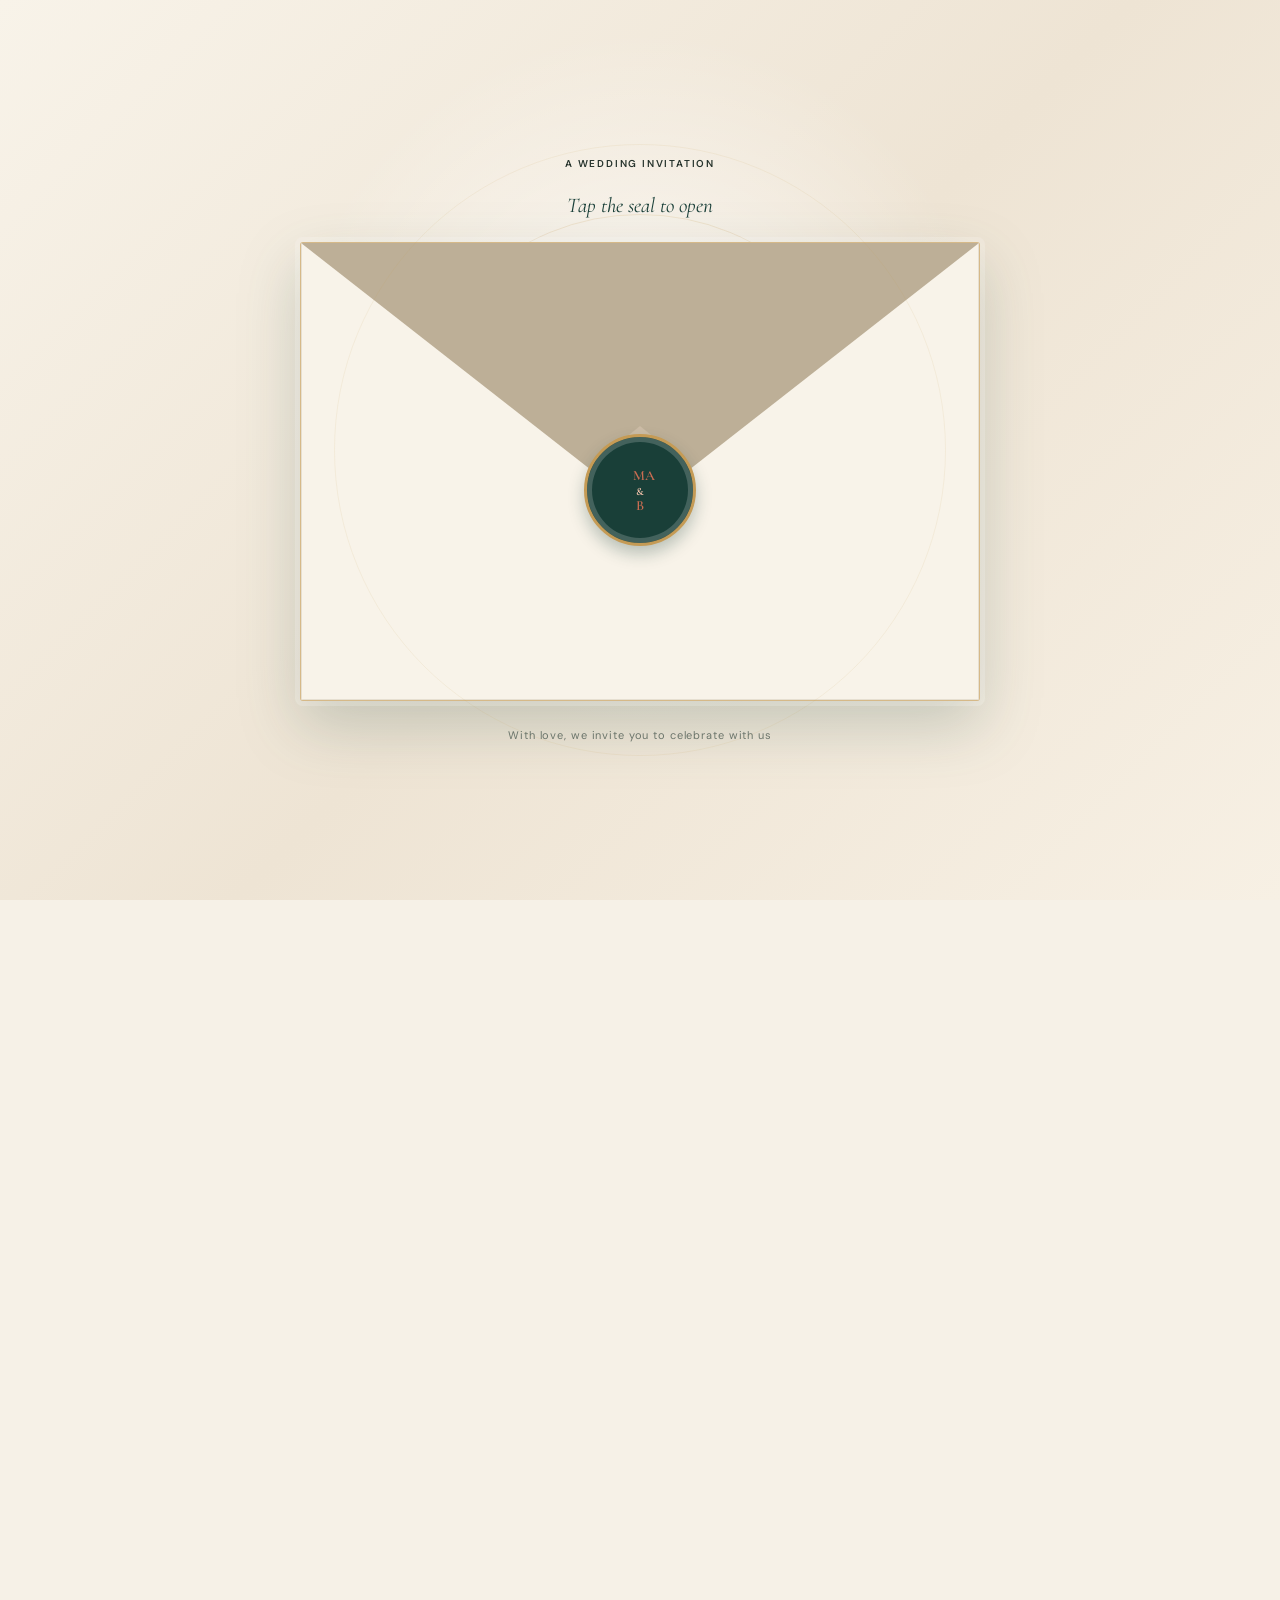
==== index.html @ 5532a985 "Added my wedding invitation" ====
<!doctype html>
<html lang="en">
<head>
  <meta charset="UTF-8">
  <meta name="viewport" content="width=device-width, initial-scale=1.0">
  <meta name="description" content="Wedding invitation for Mohammed Ammar and Bushra.">
  <title>Mohammed Ammar &amp; Bushra | Wedding Invitation</title>
  <link rel="preconnect" href="https://fonts.googleapis.com">
  <link rel="preconnect" href="https://fonts.gstatic.com" crossorigin>
  <link href="https://fonts.googleapis.com/css2?family=Cormorant+Garamond:ital,wght@0,400;0,500;0,600;1,400;1,500&family=DM+Sans:wght@400;500;600&display=swap" rel="stylesheet">
  <link rel="stylesheet" href="styles.css">
</head>
<body class="is-closed">
  <div class="envelope-screen" id="envelope-screen">
    <div class="envelope-intro"><p class="eyebrow">A wedding invitation</p><p class="envelope-hint">Tap the seal to open</p></div>
    <div class="envelope" aria-label="Sealed wedding invitation">
      <div class="envelope__paper"></div><div class="envelope__flap"></div><div class="envelope__front"></div>
      <button class="wax-seal" id="open-invite" type="button" aria-label="Open wedding invitation"><span>MA<br><i>&amp;</i><br>B</span></button>
    </div>
    <p class="envelope-footer">With love, we invite you to celebrate with us</p>
  </div>
  <main class="invite-shell" id="invite-content" aria-hidden="true">
    <section class="hero" id="home">
      <div class="hero__content">
        <p class="arabic" lang="ar" dir="rtl">بِسْمِ اللَّهِ الرَّحْمَنِ الرَّحِيمِ</p>
        <p class="translation">In the name of Allah, the Most Gracious, the Most Merciful</p>
        <div class="ornament"><span></span><b>◆</b><span></span></div>
        <p class="eyebrow">Together with their families</p>
        <div class="hero-rule"><span></span><b>♡</b><span></span></div>
        <h1>Mohammed Ammar <em>&amp;</em> Bushra</h1>
        <p class="hero-blessing">With the blessings of Allah</p>
        <p class="hero-occasion">Nikah &amp; Reception</p>
        <p class="hero__date">27 December 2026 <span>•</span> The King Meadows, Bangalore</p>
      </div>
    </section>

    <section class="welcome section" id="welcome">
      <p class="section-label">With joyful hearts</p><div class="welcome__copy"><p class="eyebrow">We are getting married</p><h2>And we would love<br><em>for you to be there.</em></h2><p class="body-copy">Together with our families, we invite you to share in the joy of our wedding celebrations.</p><p class="signature">Mohammed Ammar <span>&amp;</span> Bushra</p></div>
      <div class="welcome__monogram" aria-hidden="true"><span>MA</span><b>&amp;</b><span>B</span><small>OUR DAY</small></div>
    </section>

    <section class="events section" id="events"><p class="section-label">The celebrations</p><div class="events__heading"><p class="eyebrow">Please join us for</p><h2>Two days<br><em>of celebration.</em></h2></div>
      <div class="event-grid">
        <article class="event-card event-card--nikah"><p class="event-card__number">01</p><p class="eyebrow">The Nikah</p><h3>27 December 2026</h3><p class="event-time">After Zuhr prayer</p><p>Nikah followed by lunch<br>The King Meadows<br>Bangalore</p><a href="https://www.google.com/maps/search/?api=1&query=The%20King%20Meadows%20Bangalore" target="_blank" rel="noreferrer">View location <span>↗</span></a></article>
        <article class="event-card event-card--reception"><p class="event-card__number">02</p><p class="eyebrow">The Reception</p><h3>27 December 2026</h3><p class="event-time">8:00 PM onwards</p><p>The King Meadows<br>Bangalore</p><a href="https://www.google.com/maps/search/?api=1&query=The%20King%20Meadows%20Bangalore" target="_blank" rel="noreferrer">View location <span>↗</span></a></article>
      </div>
    </section>

    <section class="countdown section" aria-label="Countdown to the wedding">
      <div class="countdown__intro"><p class="eyebrow">Counting down to</p><h2>27.12.2026</h2></div>
      <div class="countdown__clock">
        <div><strong id="days">000</strong><span>days</span></div><i>:</i>
        <div><strong id="hours">00</strong><span>hours</span></div><i>:</i>
        <div><strong id="minutes">00</strong><span>minutes</span></div><i>:</i>
        <div><strong id="seconds">00</strong><span>seconds</span></div>
      </div>
    </section>

    <section class="rsvp section" id="rsvp">
      <div class="section-label">03 <span>/</span> Be our guest</div>
      <div class="rsvp__layout">
        <div><p class="eyebrow">Kindly reply by [RSVP deadline]</p><h2>Will you<br><em>join us?</em></h2><p class="body-copy">Your presence is the loveliest gift. Please let us know if you can make it by completing the form.</p></div>
        <form class="rsvp-form" id="rsvp-form">
          <label for="name">Your name</label><input id="name" name="name" type="text" placeholder="Full name" required>
          <label for="attendance">Will you attend?</label><select id="attendance" name="attendance" required><option value="">Please choose</option><option>Joyfully accepts</option><option>Regretfully declines</option></select>
          <label for="note">Message <span>(optional)</span></label><textarea id="note" name="note" rows="3" placeholder="A note for the couple"></textarea>
          <button type="submit">Send RSVP <span>↗</span></button><p class="form-status" id="form-status" role="status"></p>
        </form>
      </div>
    </section>

    <footer class="footer"><p class="wordmark">MA <span>&amp;</span> B</p><p>Mohammed Ammar &amp; Bushra <span>·</span> 27 December 2026</p><a href="#home" aria-label="Back to top">↑</a></footer>
  </main>
  <script src="script.js"></script>
</body>
</html>
---- styles.css ----
.couple-art { width: min(440px, 100%); margin: 72px auto 0; color: #193f38; }.couple-art svg { width: 100%; height: auto; overflow: visible; }.floral-stems { fill: none; stroke: #b79a62; stroke-width: 2; stroke-linecap: round; }.flower, .small-flower { fill: #d58a76; transform-box: fill-box; transform-origin: center; animation: flower-bloom 3.8s ease-in-out infinite; }.flower--right { animation-delay: .45s; }.small-flower { fill: #e1ad80; animation-delay: .8s; }.flower__center { fill: #c59b55; }.groom .head, .bride .head { fill: #b8795d; }.groom .hair, .bride .hair { fill: #27352f; }.groom .suit { fill: #24413d; }.groom .shirt { fill: #f6f1e7; }.groom .tie { fill: #c59b55; }.groom .arm { fill: none; stroke: #24413d; stroke-width: 17; stroke-linecap: round; }.bride .dress { fill: #c98273; }.bride .veil { fill: #ead3be; opacity: .82; }.bride .dupatta, .bride .arm { fill: none; stroke: #c59b55; stroke-width: 7; stroke-linecap: round; }.bride .arm { stroke: #c98273; stroke-width: 15; }.groom, .bride { transform-box: fill-box; transform-origin: center bottom; animation: couple-sway 5s ease-in-out infinite; }.bride { animation-delay: .25s; }.small-flower { transform-origin: center; }
@keyframes flower-bloom { 0%, 100% { transform: scale(.92) rotate(-2deg); } 50% { transform: scale(1.06) rotate(2deg); } } @keyframes couple-sway { 0%, 100% { transform: rotate(-.5deg); } 50% { transform: rotate(.5deg); } }
.couple-art { width: min(430px, 100%); height: 390px; margin: 72px auto 0; position: relative; overflow: hidden; border-radius: 220px 220px 0 0; background: #e8d8c7; box-shadow: inset 0 0 0 1px rgba(197,155,85,.35); }.couple-art svg { display: none; }.couple-art img { width: 100%; height: 100%; display: block; object-fit: cover; object-position: center 26%; mix-blend-mode: multiply; filter: saturate(.82) contrast(1.03); animation: portrait-breathe 7s ease-in-out infinite; }.floral-corner { position: absolute; z-index: 2; color: #c59b55; font-size: 54px; line-height: 1; animation: flower-bloom 3.8s ease-in-out infinite; }.floral-corner--left { left: 22px; top: 25px; }.floral-corner--right { right: 22px; top: 25px; animation-delay: .6s; } @keyframes portrait-breathe { 0%, 100% { transform: scale(1); } 50% { transform: scale(1.025); } }
/* Replace the image URL and color tokens below with your own wedding details. */
:root { --ink: #26332c; --muted: #6b756b; --paper: #f4efe6; --sage: #b7c5b2; --coral: #c96d52; --line: rgba(38, 51, 44, .2); --serif: 'Cormorant Garamond', Georgia, serif; --sans: 'DM Sans', Arial, sans-serif; }
* { box-sizing: border-box; }
html { scroll-behavior: smooth; }
body { margin: 0; background: var(--paper); color: var(--ink); font-family: var(--sans); font-size: 15px; line-height: 1.55; }
a { color: inherit; text-decoration: none; }
.hero { min-height: 100svh; position: relative; color: #fff; display: flex; flex-direction: column; overflow: hidden; background: #59685c; }
.hero__image { position: absolute; inset: 0; background: url('https://images.unsplash.com/photo-1519741497674-611481863552?auto=format&fit=crop&w=2200&q=85') center/cover; transform: scale(1.02); }
.hero__shade { position: absolute; inset: 0; background: linear-gradient(180deg, rgba(24,34,29,.52), rgba(24,34,29,.15) 42%, rgba(24,34,29,.68)); }
.nav, .hero__content, .hero__edition { position: relative; z-index: 1; }
.nav { width: min(1180px, calc(100% - 80px)); margin: 0 auto; padding: 28px 0; display: flex; justify-content: space-between; align-items: center; border-bottom: 1px solid rgba(255,255,255,.3); }
.wordmark { font-family: var(--serif); font-size: 18px; letter-spacing: .03em; } .wordmark span, .signature span { color: var(--coral); padding: 0 4px; }
.nav__links { display: flex; gap: 32px; align-items: center; font-size: 12px; text-transform: uppercase; letter-spacing: .13em; } .nav__links a { opacity: .86; } .nav__rsvp { border: 1px solid rgba(255,255,255,.55); border-radius: 99px; padding: 9px 15px; }
.hero__content { flex: 1; display: flex; flex-direction: column; justify-content: center; width: min(1180px, calc(100% - 80px)); margin: 0 auto; padding: 90px 0 120px; }
.eyebrow { text-transform: uppercase; letter-spacing: .18em; font-size: 10px; font-weight: 600; margin: 0 0 22px; } h1, h2, h3, p { margin-top: 0; } h1 { font-family: var(--serif); font-weight: 400; font-size: clamp(64px, 10vw, 144px); line-height: .88; letter-spacing: -.055em; margin: 0 0 40px; } h1 em, h2 em { font-weight: 400; color: var(--coral); } h1 em { font-size: .62em; display: inline-block; margin: 0 .1em; }
.hero__date { font-size: 12px; text-transform: uppercase; letter-spacing: .16em; } .hero__date span { display: inline-block; height: 1px; width: 30px; background: currentColor; margin: 0 10px 4px; }.circle-link { margin-top: 52px; border: 1px solid rgba(255,255,255,.5); border-radius: 50%; width: 54px; height: 54px; display: grid; place-items: center; font-size: 22px; }.hero__edition { position: absolute; right: 40px; bottom: 28px; font-size: 10px; letter-spacing: .16em; text-transform: uppercase; writing-mode: vertical-rl; }.hero__edition span { color: var(--coral); margin: 14px 0; }
.section { padding: 130px max(40px, calc((100vw - 1180px) / 2)); position: relative; }.section-label { position: absolute; left: max(40px, calc((100vw - 1180px) / 2)); top: 48px; color: var(--muted); font-size: 10px; font-weight: 600; letter-spacing: .17em; text-transform: uppercase; }.section-label span { color: var(--coral); margin: 0 9px; }.intro { min-height: 700px; display: grid; grid-template-columns: 1fr 1.25fr .65fr; align-items: center; gap: 8vw; }.intro__copy h2, .details__heading h2, .rsvp h2 { font-family: var(--serif); font-size: clamp(48px, 6vw, 86px); font-weight: 400; line-height: .98; letter-spacing: -.05em; margin-bottom: 35px; }.body-copy { max-width: 370px; color: var(--muted); }.signature { font-family: var(--serif); font-style: italic; font-size: 19px; margin-top: 42px; }.intro__stamp { aspect-ratio: 1; width: min(220px, 100%); border: 1px solid var(--coral); border-radius: 50%; display: flex; flex-direction: column; justify-content: center; align-items: center; transform: rotate(11deg); font-family: var(--serif); font-size: 27px; color: var(--coral); }.intro__stamp b { font-size: 15px; font-weight: 400; }.intro__stamp small { font: 600 8px var(--sans); letter-spacing: .2em; color: var(--ink); margin-top: 17px; }
.details { background: var(--sage); }.details__heading { margin-bottom: 58px; }.event-grid { display: grid; grid-template-columns: 1fr 1fr; gap: 18px; }.event-card { padding: 38px; min-height: 320px; border: 1px solid rgba(36,48,45,.25); display: flex; flex-direction: column; }.event-card--featured { background: var(--ink); color: var(--paper); border-color: var(--ink); }.event-card__number { color: var(--coral); font-family: var(--serif); font-size: 20px; margin-bottom: 42px; }.event-card h3 { font: 400 clamp(26px, 3vw, 42px) var(--serif); margin-bottom: 14px; }.event-card p:not(.event-card__number) { color: inherit; opacity: .72; }.event-card a { font-size: 11px; text-transform: uppercase; letter-spacing: .12em; margin-top: auto; }.event-card a span, button span { color: var(--coral); margin-left: 8px; }
.countdown { display: flex; justify-content: space-between; align-items: center; background: var(--coral); color: var(--ink); }.countdown__intro h2 { font: 400 42px var(--serif); margin: 0; }.countdown__clock { display: flex; align-items: center; gap: 24px; }.countdown__clock div { min-width: 65px; text-align: center; }.countdown__clock strong { display: block; font: 400 48px var(--serif); line-height: 1; }.countdown__clock span { font-size: 9px; text-transform: uppercase; letter-spacing: .15em; }.countdown__clock i { font: 30px var(--serif); font-style: normal; opacity: .5; }
.rsvp { background: #d9d1c4; }.rsvp__layout { display: grid; grid-template-columns: 1fr 1fr; gap: 12vw; }.rsvp-form { display: flex; flex-direction: column; padding-top: 15px; }.rsvp-form label { font-size: 10px; text-transform: uppercase; letter-spacing: .16em; margin: 0 0 8px; }.rsvp-form label span { color: var(--muted); text-transform: none; letter-spacing: 0; }.rsvp-form input, .rsvp-form select, .rsvp-form textarea { border: 0; border-bottom: 1px solid var(--line); background: transparent; border-radius: 0; color: var(--ink); font: 15px var(--sans); padding: 10px 0 14px; margin-bottom: 28px; outline: 0; resize: vertical; }.rsvp-form input:focus, .rsvp-form select:focus, .rsvp-form textarea:focus { border-color: var(--coral); }.rsvp-form button { align-self: flex-start; background: var(--ink); border: 0; color: var(--paper); cursor: pointer; font: 600 11px var(--sans); letter-spacing: .13em; text-transform: uppercase; padding: 16px 20px; }.form-status { min-height: 24px; color: var(--coral); font-size: 13px; margin: 14px 0 0; }
.footer { background: var(--ink); color: var(--paper); display: flex; align-items: center; justify-content: space-between; padding: 32px max(40px, calc((100vw - 1180px) / 2)); font-size: 10px; text-transform: uppercase; letter-spacing: .13em; }.footer a { border: 1px solid var(--coral); color: var(--coral); width: 34px; height: 34px; border-radius: 50%; display: grid; place-items: center; font-size: 17px; }.footer p { margin: 0; }.footer p span { color: var(--coral); margin: 0 8px; }
@media (max-width: 700px) { .nav, .hero__content { width: calc(100% - 40px); }.nav { padding: 20px 0; }.nav__links a:not(.nav__rsvp) { display: none; }.hero__content { padding-bottom: 100px; }.hero__date { line-height: 2; }.hero__edition { right: 20px; bottom: 22px; }.section { padding: 105px 20px 82px; }.section-label { left: 20px; top: 35px; }.intro { min-height: 0; display: block; }.intro__stamp { margin: 65px auto 0; width: 165px; }.event-grid, .rsvp__layout { grid-template-columns: 1fr; gap: 18px; }.event-card { min-height: 285px; padding: 28px; }.countdown { display: block; }.countdown__clock { margin-top: 38px; gap: 8px; justify-content: space-between; }.countdown__clock div { min-width: 52px; }.countdown__clock strong { font-size: 33px; }.countdown__clock i { font-size: 21px; }.footer { padding: 25px 20px; flex-wrap: wrap; gap: 20px; }.footer p:nth-child(2) { order: 3; width: 100%; } }

/* Envelope opening screen */
.envelope-screen { min-height: 100svh; background: #e4d5c4; display: grid; place-items: center; align-content: center; gap: 24px; color: var(--ink); padding: 35px 20px; position: fixed; inset: 0; z-index: 10; transition: opacity .8s ease, visibility .8s ease; }
.is-open .envelope-screen { opacity: 0; visibility: hidden; pointer-events: none; }
.envelope-intro, .envelope-footer { text-align: center; position: relative; z-index: 1; }
.envelope-hint { font: italic 21px var(--serif); margin: 0; }
.envelope-footer { font-size: 11px; letter-spacing: .08em; color: var(--muted); margin: 2px 0 0; }
.envelope { width: min(680px, 90vw); aspect-ratio: 1.48; position: relative; filter: drop-shadow(0 22px 28px rgba(87, 61, 42, .2)); }
.envelope__paper, .envelope__front, .envelope__flap { position: absolute; inset: 0; }
.envelope__paper { background: var(--paper); inset: 7% 8%; display: grid; place-items: center; text-align: center; color: var(--ink); z-index: 1; }
.envelope__paper span { color: var(--coral); font: 500 clamp(27px, 5vw, 42px) var(--serif); letter-spacing: .08em; }
.envelope__paper b { font-size: .65em; font-weight: 400; color: var(--ink); margin: 0 .12em; }
.envelope__front { background: #caa98e; clip-path: polygon(0 0, 100% 0, 50% 58%); z-index: 3; }
.envelope__front::after { content: ''; position: absolute; inset: 0; background: #bd987d; clip-path: polygon(0 100%, 50% 40%, 100% 100%); }
.envelope__flap { background: #d7baa0; clip-path: polygon(0 0, 100% 0, 50% 65%); transform-origin: top; transition: transform 1.1s cubic-bezier(.6,0,.2,1); z-index: 4; }
.is-opening .envelope__flap { transform: rotateX(180deg); z-index: 0; }
.wax-seal { position: absolute; z-index: 5; left: 50%; top: 54%; translate: -50% -50%; width: 112px; aspect-ratio: 1; border-radius: 50%; border: 0; background: #bdaf97; box-shadow: inset 0 0 0 5px rgba(255,255,255,.24), 0 7px 12px rgba(83,48,35,.18); color: #f8e8d7; cursor: pointer; transition: transform .3s ease, box-shadow .3s ease; }
.wax-seal:hover, .wax-seal:focus-visible { transform: scale(1.08); box-shadow: inset 0 0 0 5px rgba(255,255,255,.13), 0 10px 18px rgba(83,48,35,.3); outline: 0; }
.wax-seal span { font: 600 14px/.7 var(--serif); }.wax-seal i { font-style: normal; font-size: 11px; color: #f8c6ae; }
@keyframes float { 0%, 100% { transform: translateY(0) rotate(-.4deg); } 50% { transform: translateY(-8px) rotate(.4deg); } }

/* Refined envelope palette and opening cue */
.envelope-screen { background: radial-gradient(circle at 50% 42%, rgba(255,255,255,.7) 0, rgba(255,255,255,0) 42%), linear-gradient(135deg, #f8f3e9 0%, #eee4d4 52%, #f7f0e4 100%); }
.envelope-screen::before, .envelope-screen::after { content: ''; position: absolute; border: 1px solid rgba(197,155,85,.18); border-radius: 50%; pointer-events: none; }
.envelope-screen::before { width: 470px; height: 470px; top: 50%; left: 50%; transform: translate(-50%, -50%); }
.envelope-screen::after { width: 610px; height: 610px; top: 50%; left: 50%; transform: translate(-50%, -50%); border-color: rgba(197,155,85,.1); }
.envelope { filter: drop-shadow(0 24px 30px rgba(25,63,56,.2)); border-radius: 3px; overflow: hidden; background: #f8f3e9; border: 1px solid rgba(197,155,85,.65); box-shadow: 0 0 0 5px rgba(255,255,255,.18), inset 0 0 0 1px rgba(255,255,255,.55); cursor: pointer; }
.envelope__paper { background: #f8f3e9; inset: 0; box-shadow: inset 0 0 0 1px rgba(189,175,151,.3); }
.envelope__front { background: #bdaf97; }
.envelope__front::after { background: #cdbda7; }
.envelope__flap { background: #bdaf97; }
.wax-seal { background: #193f38; border: 3px solid #c59b55; box-shadow: inset 0 0 0 5px rgba(255,255,255,.18), 0 8px 16px rgba(25,63,56,.28); }
.envelope-hint { display: flex; flex-direction: column; align-items: center; gap: 10px; color: #193f38; }
.envelope-hint span { display: inline-block; padding: 9px 17px; border: 1px solid #c59b55; background: rgba(255,255,255,.42); font: 500 19px var(--serif); letter-spacing: .02em; box-shadow: 0 6px 16px rgba(25,63,56,.08); }
.envelope-hint b { color: #c59b55; font: 400 24px/1 var(--serif); animation: point-to-seal 1.5s ease-in-out infinite; }
@keyframes point-to-seal { 0%, 100% { transform: translateY(0); opacity: .65; } 50% { transform: translateY(6px); opacity: 1; } }

/* Invitation-specific section styling */
.invite-shell { opacity: 0; visibility: hidden; transform: translateY(15px); transition: opacity 1s .8s ease, transform 1s .8s ease, visibility 0s 1.8s; }
.is-open .invite-shell { opacity: 1; visibility: visible; transform: translateY(0); transition-delay: .25s; }
.welcome { min-height: 680px; display: grid; grid-template-columns: 1fr .65fr; align-items: center; gap: 12vw; }
.welcome__copy h2, .events__heading h2 { font: 400 clamp(48px, 6vw, 86px)/.9 var(--serif); letter-spacing: -.05em; margin-bottom: 35px; }
.welcome__monogram { aspect-ratio: 1; width: min(230px, 100%); border: 1px solid var(--coral); border-radius: 50%; display: flex; flex-direction: column; justify-content: center; align-items: center; transform: rotate(9deg); font: 28px var(--serif); color: var(--coral); }
.welcome__monogram b { font-size: 15px; font-weight: 400; }.welcome__monogram small { font: 600 8px var(--sans); letter-spacing: .2em; color: var(--ink); margin-top: 17px; }
.events { background: var(--sage); }.events__heading { margin-bottom: 58px; }.event-card--nikah { background: var(--ink); color: var(--paper); }.event-card--reception { background: #ead7c8; }.event-time { color: var(--coral); font-size: 12px; letter-spacing: .12em; text-transform: uppercase; }
@media (max-width: 700px) { .welcome { min-height: 0; display: block; }.welcome__monogram { margin: 65px auto 0; width: 165px; }.envelope { width: 94vw; }.envelope-hint { font-size: 19px; } }

/* Calm invitation-letter treatment */
body { background: #f6f1e7; color: #193f38; }
.hero { min-height: 100svh; background: #f6f1e7; color: #193f38; border: 1px solid #d6c9ad; margin: 0; overflow: hidden; }
.hero__content { width: min(900px, calc(100% - 40px)); align-items: center; text-align: center; padding: 70px 0 120px; }
.arabic { font-family: var(--serif); font-size: clamp(34px, 5vw, 56px); line-height: 1.25; margin: 0 0 16px; color: #193f38; }
.translation { max-width: 430px; font: 400 clamp(16px, 2vw, 21px)/1.5 var(--serif); color: #67726a; margin: 0; }
.ornament, .hero-rule { display: flex; align-items: center; justify-content: center; gap: 15px; color: #d7c398; }
.ornament { margin: 52px 0 62px; gap: 11px; }.ornament span { width: 13px; height: 13px; border: 1px solid #d7c398; transform: rotate(45deg); }.ornament b { font-size: 13px; color: #d7c398; }
.hero .eyebrow { color: #193f38; font-size: 13px; letter-spacing: .24em; margin-bottom: 28px; }
.hero-rule { width: min(390px, 75vw); margin: 0 auto 56px; }.hero-rule span { width: 140px; height: 1px; background: #cdbb8b; }.hero-rule b { font: 30px var(--serif); font-weight: 400; color: #d3bf90; }
.hero h1 { font-size: clamp(54px, 9vw, 112px); line-height: .85; color: #193f38; margin: 0 0 28px; }.hero h1 em { color: #193f38; font-style: italic; }
.family-invite .hero h1 { display: flex; flex-direction: column; align-items: center; gap: 10px; font-size: clamp(42px, 7vw, 84px); }.family-invite .hero h1 span { display: block; }.family-invite .hero h1 em { display: block; font-size: .62em; margin: 0; }.family-invite .hero h1 small { display: block; max-width: 620px; margin: 12px auto 0; color: #8a785a; font: 600 14px/1.35 var(--sans); letter-spacing: .08em; text-transform: uppercase; }
.hero-blessing { font: 400 23px var(--serif); color: #67726a; margin: 0 0 13px; }.hero-occasion { text-transform: uppercase; letter-spacing: .22em; font-size: 12px; margin: 0 0 28px; }.hero__date { color: #193f38; font: 500 17px var(--serif); letter-spacing: .08em; margin: 0; }
.welcome, .events, .countdown, .rsvp { background: #f6f1e7; border-top: 0; }.welcome { min-height: 650px; display: block; max-width: 760px; margin: auto; text-align: center; padding-top: 150px; padding-bottom: 150px; }.welcome .section-label, .events .section-label, .rsvp .section-label { position: static; color: #8a785a; text-align: center; margin-bottom: 32px; }.welcome__copy h2, .events__heading h2, .rsvp h2 { color: #193f38; }.welcome__copy { max-width: 620px; margin: auto; }.welcome__copy .body-copy { margin: auto; color: #67726a; font: 400 20px/1.65 var(--serif); }.welcome__monogram { display: none; }
.events { max-width: 980px; margin: auto; padding-top: 120px; padding-bottom: 130px; text-align: center; }.events__heading { margin-bottom: 62px; }.events__heading .eyebrow { color: #8a785a; }.event-grid { gap: 0; border-top: 1px solid #d7c9aa; border-bottom: 1px solid #d7c9aa; }.event-card { min-height: 290px; padding: 45px 48px; border: 0; border-right: 1px solid #d7c9aa; background: transparent; color: #193f38; text-align: center; align-items: center; }.event-card:last-child { border-right: 0; }.event-card--nikah, .event-card--reception { background: transparent; color: #193f38; }.event-card__number { display: none; }.event-card .eyebrow { color: #8a785a; margin-bottom: 17px; }.event-card h3 { font-size: 33px; font-weight: 500; }.event-card p:not(.event-card__number) { opacity: 1; color: #67726a; }.event-card .event-time { color: #193f38; }.event-card a { color: #193f38; border-bottom: 1px solid #cdbb8b; padding-bottom: 5px; margin-top: 24px; }
.countdown { max-width: 900px; margin: auto; display: block; text-align: center; padding-top: 110px; padding-bottom: 130px; }.countdown .eyebrow { color: #8a785a; }.countdown h2 { color: #193f38; font-size: 48px; }.countdown__clock { justify-content: center; color: #193f38; margin-top: 48px; }.countdown__clock strong { font-size: 58px; }.countdown__clock span { color: #67726a; }.countdown__clock i { color: #cdbb8b; }
.rsvp { max-width: 850px; margin: auto; text-align: center; padding-top: 120px; padding-bottom: 130px; }.rsvp__layout { display: block; }.rsvp .body-copy { margin: auto; font: 400 20px/1.65 var(--serif); }.rsvp-form { max-width: 470px; margin: 50px auto 0; text-align: left; }.rsvp-form input, .rsvp-form select, .rsvp-form textarea { border-color: #d7c9aa; }.rsvp-form button { background: #193f38; border: 0; color: var(--paper); cursor: pointer; }
.footer { background: #193f38; color: #f6f1e7; text-align: center; justify-content: center; flex-direction: column; gap: 15px; padding: 55px 20px; }.footer .wordmark { font-size: 28px; }.footer a { display: none; }
@media (max-width: 700px) { .hero__content { padding-top: 58px; }.ornament { margin: 38px 0 45px; }.hero h1 { font-size: clamp(50px, 15vw, 78px); }.hero-rule span { width: 70px; }.welcome, .events, .countdown, .rsvp { padding-left: 20px; padding-right: 20px; }.welcome { padding-top: 110px; padding-bottom: 110px; }.welcome__copy .body-copy, .rsvp .body-copy { font-size: 18px; }.event-grid { display: block; }.event-card { border-right: 0; border-bottom: 1px solid #d7c9aa; padding: 40px 15px; }.event-card:last-child { border-bottom: 0; }.countdown__clock { gap: 6px; }.countdown__clock strong { font-size: 36px; }.countdown__clock div { min-width: 53px; }.countdown__clock i { font-size: 21px; } }

/* Family itinerary */
.family-schedule { max-width: 850px; margin: 0 auto; border-top: 1px solid #d7c9aa; position: relative; }
.family-schedule::before { content: ''; position: absolute; top: 0; bottom: 0; left: 105px; width: 1px; background: #d7c9aa; transform-origin: top; animation: timeline-draw 1.8s ease both; }
.family-day { display: grid; grid-template-columns: 105px 1fr; gap: 38px; padding: 38px 0; border-bottom: 1px solid #d7c9aa; text-align: left; position: relative; opacity: 0; animation: function-reveal .7s ease forwards; }
.family-day:nth-child(2) { animation-delay: .2s; }.family-day:nth-child(3) { animation-delay: .4s; }.family-day:nth-child(4) { animation-delay: .6s; }
.family-day::after { content: ''; position: absolute; left: 99px; top: 48px; width: 13px; height: 13px; border-radius: 50%; background: #c59b55; border: 4px solid #f6f1e7; box-shadow: 0 0 0 1px #c59b55; z-index: 1; }
.family-day__date { color: #c59b55; display: flex; flex-direction: column; align-items: center; padding-top: 3px; position: relative; z-index: 2; }
.family-day__date span { font: 500 56px/.9 Georgia, serif; letter-spacing: -.06em; }.family-day__date small { font: 600 10px var(--sans); letter-spacing: .2em; margin-top: 12px; }
.family-day .eyebrow { color: #8a785a; margin-bottom: 10px; }.family-day h3 { font: 500 clamp(28px, 4vw, 44px)/1 var(--serif); margin-bottom: 15px; color: #193f38; }.family-day p { color: #67726a; margin-bottom: 8px; }.family-day strong { color: #193f38; font-weight: 600; }.family-day__venue { margin-top: 18px; color: #193f38 !important; }.family-day__location { display: inline-block; margin-top: 5px; color: #193f38; border-bottom: 1px solid #cdbb8b; padding-bottom: 4px; font-size: 10px; letter-spacing: .12em; text-transform: uppercase; }.family-day__location span, .location-link span { color: #c59b55; margin-left: 8px; }.location-link { display: inline-block; margin-top: 40px; color: #193f38; border-bottom: 1px solid #cdbb8b; padding-bottom: 6px; font-size: 11px; letter-spacing: .12em; text-transform: uppercase; }
.maps-card { max-width: 680px; margin: 72px auto 0; padding: 28px; display: flex; align-items: center; justify-content: center; gap: 34px; border: 1px solid #d7c9aa; background: #eadcc9; text-align: left; }.maps-card img { width: 150px; height: 150px; padding: 8px; background: #fff; }.maps-card h3 { color: #193f38; font: 500 32px/1 var(--serif); margin: 0; }.maps-card .eyebrow { color: #8a785a; margin-bottom: 12px; }.maps-card .location-link { margin-top: 20px; }
@keyframes timeline-draw { from { transform: scaleY(0); } to { transform: scaleY(1); } } @keyframes function-reveal { from { opacity: 0; transform: translateY(18px); } to { opacity: 1; transform: translateY(0); } }
@media (max-width: 700px) { .family-schedule::before { left: 66px; }.family-day { grid-template-columns: 66px 1fr; gap: 18px; padding: 30px 0; }.family-day::after { left: 60px; top: 40px; }.family-day__date span { font-size: 45px; }.family-day h3 { font-size: 31px; }.family-day p { font-size: 14px; } }
@media (max-width: 700px) { .maps-card { margin-top: 48px; padding: 20px; flex-direction: column; text-align: center; gap: 20px; }.maps-card h3 { font-size: 28px; }.maps-card img { width: 140px; height: 140px; }.maps-card .location-link { margin-top: 16px; } }

.wax-seal .seal-logo { width: 92px; height: 92px; display: block; border-radius: 50%; object-fit: contain; }
.couple-art img { object-fit: contain; object-position: center bottom; mix-blend-mode: normal; filter: saturate(.9) contrast(1.02); }
.footer-logo { width: 148px; height: 148px; display: block; filter: brightness(0) invert(1); margin-bottom: 8px; object-fit: contain; }
.hero-logo { width: 112px; height: 112px; margin: 0 auto 28px; display: block; padding: 10px; border-radius: 50%; background: #193f38; }
.custom-logo-slot { position: absolute; top: 34px; left: max(30px, calc((100vw - 1180px) / 2)); z-index: 2; width: 160px; height: 160px; display: grid; place-items: center; }
.custom-logo-slot img { display: block; width: 100%; height: 100%; max-width: 100%; max-height: 100%; object-fit: cover; border-radius: 50%; clip-path: circle(50%); }
.custom-logo-slot img:not([src]) { display: none; }
.family-invite .hero { background: #f5f0e6; }
.family-invite .hero__content { padding-top: 54px; }
.family-invite .couple-art { width: min(520px, 88vw); height: auto; aspect-ratio: 1; max-width: 520px; border-radius: 50%; background: #eadcc9; box-shadow: inset 0 0 0 1px rgba(197,155,85,.45); }
.family-invite .couple-art img { object-fit: cover; object-position: center center; mix-blend-mode: normal; }
.family-invite .floral-corner { font-size: 44px; }
.family-invite .footer-logo { filter: none; }
.couple-art.needs-image::after { content: 'Add your couple artwork to assets/couple.png'; position: absolute; inset: 0; display: grid; place-items: center; padding: 30px; color: #193f38; font: italic 23px/1.25 var(--serif); text-align: center; }
.closing-blessing { min-height: 390px; padding: 78px 20px; background: #eadcc9; color: #193f38; text-align: center; display: flex; flex-direction: column; align-items: center; justify-content: center; position: relative; overflow: hidden; }
.closing-blessing__floral { position: absolute; right: 10%; top: 42px; color: #c59b55; font-size: 48px; opacity: .32; animation: flower-bloom 4s ease-in-out infinite; }
.closing-blessing > p:first-of-type { color: #193f38; font: 400 clamp(24px, 3vw, 38px)/1.2 var(--serif); margin: 0 0 28px; }
.closing-blessing__rule { display: block; width: 60px; height: 1px; background: #c59b55; margin-bottom: 28px; }
.closing-blessing h2 { color: #193f38; font: italic 400 clamp(31px, 4vw, 50px)/1 var(--serif); margin: 0 0 30px; }.closing-blessing h2 em { color: #c96d52; font-style: normal; }.closing-blessing__arabic { color: #193f38; font: 400 clamp(22px, 3vw, 34px) var(--serif); margin: 0 0 20px; }.closing-blessing small { color: #9a7744; font-size: 11px; letter-spacing: .24em; }
.closing-blessing__regards { color: #8a785a; font: italic 16px/1.35 var(--serif); margin: 22px 0 0; }.closing-blessing__regards strong { color: #193f38; font-weight: 500; }
.family-invite .closing-blessing { min-height: 285px; padding: 52px 20px; }.family-invite .closing-blessing > p:first-of-type { font-size: 28px; margin-bottom: 18px; }.family-invite .closing-blessing h2 { font-size: 35px; margin-bottom: 22px; }.family-invite .closing-blessing__arabic { font-size: 32px; margin-bottom: 14px; }.family-invite .closing-blessing small { font-size: 10px; }.family-invite .footer-logo { width: 82px; height: 82px; }
.family-invite .closing-blessing { min-height: 220px; padding: 30px 20px; }.family-invite .footer { padding-top: 22px; padding-bottom: 22px; }
@media (max-width: 700px) { .wax-seal { width: 94px; }.wax-seal .seal-logo { width: 76px; height: 76px; }.footer-logo { width: 116px; height: 116px; }.custom-logo-slot { top: 22px; left: 20px; width: 104px; height: 104px; } }

/* Spiral calendar countdown */
.countdown__clock { gap: 14px; align-items: flex-end; }
.countdown__clock div { position: relative; min-width: 96px; padding: 27px 12px 13px; background: #f8f3e9; color: #193f38; border: 1px solid #cdbb8b; border-radius: 3px; box-shadow: 0 10px 18px rgba(25,63,56,.12); overflow: visible; transform-origin: 50% 0; }
.countdown__clock div::before { content: ''; position: absolute; top: -9px; left: 8px; right: 8px; height: 17px; background: repeating-radial-gradient(ellipse at 6px 50%, #193f38 0 3px, transparent 4px 15px); border-top: 2px solid #c59b55; z-index: 2; }
.countdown__clock div::after { content: ''; position: absolute; left: 0; right: 0; top: 24px; border-top: 1px solid #e1d2b7; }
.countdown__clock strong { position: relative; z-index: 1; display: block; font: 500 50px/.95 var(--serif); letter-spacing: .03em; transform-origin: 50% 0; }
.countdown__clock div.is-flipping { animation: spiral-page-turn .8s cubic-bezier(.55,0,.2,1); }
.countdown__clock div.is-flipping strong { animation: desk-calendar-flap .68s cubic-bezier(.55,0,.2,1); }
.countdown__clock span { position: relative; z-index: 1; display: block; margin-top: 13px; color: #8a785a; font-size: 9px; }
.countdown__clock i { color: #c59b55; padding-bottom: 27px; }
@keyframes spiral-page-turn { 0% { transform: perspective(400px) rotateX(0) translateY(0); } 42% { transform: perspective(400px) rotateX(-24deg) translateY(-8px); } 100% { transform: perspective(400px) rotateX(0) translateY(0); } }
@keyframes spiral-number-set { 0%, 45% { opacity: .35; } 100% { opacity: 1; } }
@media (max-width: 700px) { .countdown__clock { gap: 4px; }.countdown__clock div { min-width: 67px; padding: 24px 4px 10px; }.countdown__clock div::before { left: 3px; right: 3px; }.countdown__clock strong { font-size: 32px; }.countdown__clock span { font-size: 7px; letter-spacing: .05em; }.countdown__clock i { padding-bottom: 21px; } }

/* Rounded desk-calendar pages */
.countdown__clock { gap: 8px; align-items: center; }
.countdown__clock div { min-width: 126px; height: 126px; padding: 22px 14px 12px; background: #fffdf8; color: #193f38; border: 0; border-radius: 20px; box-shadow: 0 12px 0 #e6ddcf, 0 17px 22px rgba(25,63,56,.12); overflow: visible; }
.countdown__clock div::before { content: ''; position: absolute; top: 50%; left: -6px; right: -6px; height: 14px; transform: translateY(-50%); background: radial-gradient(ellipse 4px 9px at 6px 50%, #bdaf97 0 70%, transparent 72%), radial-gradient(ellipse 4px 9px at calc(100% - 6px) 50%, #bdaf97 0 70%, transparent 72%); border: 0; z-index: 3; }
.countdown__clock div::after { content: ''; position: absolute; left: 8px; right: 8px; top: 50%; border-top: 1px solid rgba(138,120,90,.42); z-index: 2; }
.countdown__clock strong { height: 66px; position: relative; z-index: 1; display: grid; place-items: center; font: 600 64px/.9 var(--sans); letter-spacing: -.04em; transform-origin: 50% 100%; }
.countdown__clock strong::before { content: attr(data-previous); position: absolute; inset: 0; display: grid; place-items: center; background: #fffdf8; transform-origin: 50% 100%; backface-visibility: hidden; opacity: 0; }
.countdown__clock div.is-flipping strong::before { opacity: 0; animation: none; }
.countdown__clock span { position: relative; z-index: 4; display: block; margin-top: 8px; color: #8a785a; font-size: 9px; letter-spacing: .15em; }
.countdown__clock i { color: #c59b55; font-size: 28px; }
@keyframes desk-calendar-flap { 0% { transform: perspective(280px) rotateX(0); } 45% { transform: perspective(280px) rotateX(-82deg); } 100% { transform: perspective(280px) rotateX(0); } }

/* Classic split-flap layers */
.countdown__clock strong { overflow: visible; }
.countdown__clock div.is-flipping strong { color: transparent; }
.countdown__clock div.is-flipping strong::before,
.countdown__clock div.is-flipping strong::after { content: ''; position: absolute; left: 0; right: 0; height: 50%; display: grid; place-items: center; overflow: hidden; background: #fffdf8; color: #193f38; font: inherit; letter-spacing: inherit; z-index: 3; opacity: 1; }
.countdown__clock div.is-flipping strong::before { content: attr(data-previous); top: 0; clip-path: inset(0 0 1px 0); transform-origin: 50% 100%; animation: split-flap-top .68s cubic-bezier(.55,0,.2,1) forwards; }
.countdown__clock div.is-flipping strong::after { content: attr(data-value); bottom: 0; clip-path: inset(1px 0 0 0); align-items: end; padding-bottom: 1px; }
@keyframes split-flap-top { 0% { transform: perspective(280px) rotateX(0); } 52% { transform: perspective(280px) rotateX(-90deg); } 100% { transform: perspective(280px) rotateX(-90deg); } }

/* Direct current/next layers for a stable calendar flip */
.countdown__clock strong { overflow: hidden; }
.countdown__clock .countdown-current, .countdown__clock .countdown-next { position: absolute; inset: 0; display: grid; place-items: center; margin: 0; color: #193f38; font: inherit; letter-spacing: inherit; }
.countdown__clock .countdown-current { transform-origin: 50% 100%; }
.countdown__clock .countdown-next { opacity: 0; transform: translateY(100%); }
.countdown__clock div.is-flipping .countdown-current { animation: current-page-away .68s cubic-bezier(.55,0,.2,1) forwards; }
.countdown__clock div.is-flipping .countdown-next { animation: next-page-in .68s .28s cubic-bezier(.55,0,.2,1) forwards; }
@keyframes current-page-away { 0% { transform: rotateX(0); opacity: 1; } 100% { transform: rotateX(-90deg); opacity: 0; } }
@keyframes next-page-in { 0% { opacity: 0; transform: translateY(100%); } 100% { opacity: 1; transform: translateY(0); } }
@media (max-width: 700px) { .countdown__clock { gap: 3px; }.countdown__clock div { min-width: 72px; height: 92px; padding: 15px 5px 8px; border-radius: 14px; box-shadow: 0 8px 0 #e6ddcf, 0 12px 16px rgba(25,63,56,.1); }.countdown__clock strong { height: 48px; font-size: 35px; }.countdown__clock span { margin-top: 7px; font-size: 7px; letter-spacing: .06em; }.countdown__clock i { font-size: 18px; } }

/* Compact the overall invitation rhythm */
.family-invite .hero__content { padding-top: 48px; padding-bottom: 72px; }
.family-invite .hero .ornament { margin-top: 28px; margin-bottom: 36px; }
.family-invite .welcome { min-height: 0; padding-top: 92px; padding-bottom: 92px; }
.family-invite .events { padding-top: 82px; padding-bottom: 88px; }
.family-invite .events__heading { margin-bottom: 38px; }
.family-invite .family-day { padding-top: 28px; padding-bottom: 28px; }
.family-invite .countdown { padding-top: 78px; padding-bottom: 88px; }
.family-invite .rsvp { padding-top: 84px; padding-bottom: 88px; }
.family-invite .closing-blessing { min-height: 300px; padding-top: 60px; padding-bottom: 60px; }
.family-invite .footer { padding-top: 34px; padding-bottom: 34px; }
.rsvp-form__intro { color: #193f38; font: 500 24px/1 var(--serif); margin-bottom: 28px; }.rsvp-form__intro span { display: block; color: #8a785a; font: 600 9px var(--sans); letter-spacing: .15em; margin-top: 8px; text-transform: uppercase; }.rsvp-form__row { display: grid; grid-template-columns: 1fr 1fr; gap: 24px; }.rsvp-form__row > div { display: flex; flex-direction: column; }.field-help { color: #8a785a; font-size: 11px; line-height: 1.4; margin: -18px 0 24px; }
.field-help--rule { margin: -8px 0 28px; }
@media (max-width: 700px) { .family-invite .hero__content { padding-top: 150px; padding-bottom: 72px; }.family-invite .welcome { padding-top: 76px; padding-bottom: 76px; }.family-invite .events { padding-top: 70px; padding-bottom: 76px; }.family-invite .countdown { padding-top: 64px; padding-bottom: 72px; }.family-invite .rsvp { padding-top: 68px; padding-bottom: 74px; }.family-invite .closing-blessing { min-height: 260px; padding-top: 48px; padding-bottom: 48px; } }

/* Tighter spacing between invitation content blocks */
.family-invite .countdown { padding-top: 42px; padding-bottom: 52px; }
.family-invite .countdown .eyebrow { margin-bottom: 10px; }
.family-invite .countdown__clock { margin-top: 24px; }
.family-invite .rsvp { padding-top: 48px; padding-bottom: 54px; }
.family-invite .rsvp .section-label { margin-bottom: 16px; }
.family-invite .rsvp h2 { margin-bottom: 18px; }
.family-invite .rsvp-form { margin-top: 28px; }
.family-invite .welcome { padding-top: 64px; padding-bottom: 64px; }
.family-invite .events { padding-top: 58px; padding-bottom: 62px; }
.family-invite .events__heading { margin-bottom: 28px; }
.family-invite .closing-blessing { padding-top: 24px; padding-bottom: 24px; }
.family-invite .footer-logo { width: 120px; height: 120px; }
.family-invite .custom-logo-slot { width: 190px; height: 190px; }
.family-invite .seal-logo { width: 104px; height: 104px; }
@media (max-width: 700px) { .family-invite .countdown { padding-top: 38px; padding-bottom: 48px; }.family-invite .countdown__clock { margin-top: 20px; }.family-invite .rsvp { padding-top: 44px; padding-bottom: 48px; }.family-invite .rsvp-form { margin-top: 24px; }.family-invite .welcome { padding-top: 58px; padding-bottom: 58px; }.family-invite .events { padding-top: 52px; padding-bottom: 56px; } }
@media (max-width: 700px) { .family-invite .footer-logo { width: 100px; height: 100px; }.family-invite .custom-logo-slot { width: 108px; height: 108px; }.family-invite .seal-logo { width: 82px; height: 82px; } }

/* Reveal content as it enters the viewport */
.scroll-reveal { opacity: 0; transform: translateY(28px); transition: opacity .8s ease, transform .8s cubic-bezier(.2,.7,.2,1); }
.scroll-reveal.is-visible { opacity: 1; transform: translateY(0); }
.family-day.scroll-reveal { animation: none; }
.family-day.scroll-reveal.is-visible { animation: none; }
@media (prefers-reduced-motion: reduce) { .scroll-reveal { opacity: 1; transform: none; transition: none; } }
@media (max-width: 700px) { .rsvp-form__row { grid-template-columns: 1fr 1fr; gap: 12px; }.rsvp-form__intro { font-size: 22px; } }
@media (max-width: 700px) { .custom-logo-slot { top: 12px; left: 14px; width: 90px; height: 90px; }.family-invite .hero__content { padding-top: 164px; } }

/* Envelope opening motion without a flap */
.envelope__flap { display: none; }
.envelope { transition: filter .9s ease; }
.is-opening .envelope { animation: envelope-lift 1.35s cubic-bezier(.6,0,.2,1) forwards; }
.envelope__paper { transition: transform .9s cubic-bezier(.6,0,.2,1), opacity .7s ease; }
.is-opening .envelope__paper { animation: insert-rise 1.05s .22s cubic-bezier(.6,0,.2,1) forwards; }
.is-opening .envelope__front { animation: front-soften 1s .15s ease forwards; }
.is-opening .wax-seal { animation: seal-release .55s ease forwards; }
body.is-opening .invite-shell { transition-delay: .8s; }
@keyframes envelope-lift { 0% { transform: translateY(0) scale(1); filter: drop-shadow(0 24px 30px rgba(25,63,56,.2)); } 100% { transform: translateY(-22px) scale(1.025); filter: drop-shadow(0 34px 38px rgba(25,63,56,.1)); } }
@keyframes insert-rise { 0% { transform: translateY(0) scale(1); opacity: 1; } 100% { transform: translateY(-18%) scale(.98); opacity: .97; } }
@keyframes front-soften { 0% { opacity: 1; } 100% { opacity: .35; } }
@keyframes seal-release { 0% { transform: translate(-50%, -50%) scale(1); opacity: 1; } 100% { transform: translate(-50%, -50%) scale(.55); opacity: 0; } }

/* Simple fade only: no card movement on open */
.is-opening .envelope,
.is-opening .envelope__paper,
.is-opening .envelope__front,
.is-opening .wax-seal { animation: none; transform: none; opacity: 1; filter: none; }
.is-opening .envelope-screen { opacity: 0; transition: opacity .75s ease; }
body.is-opening .invite-shell { transition-delay: .05s; }
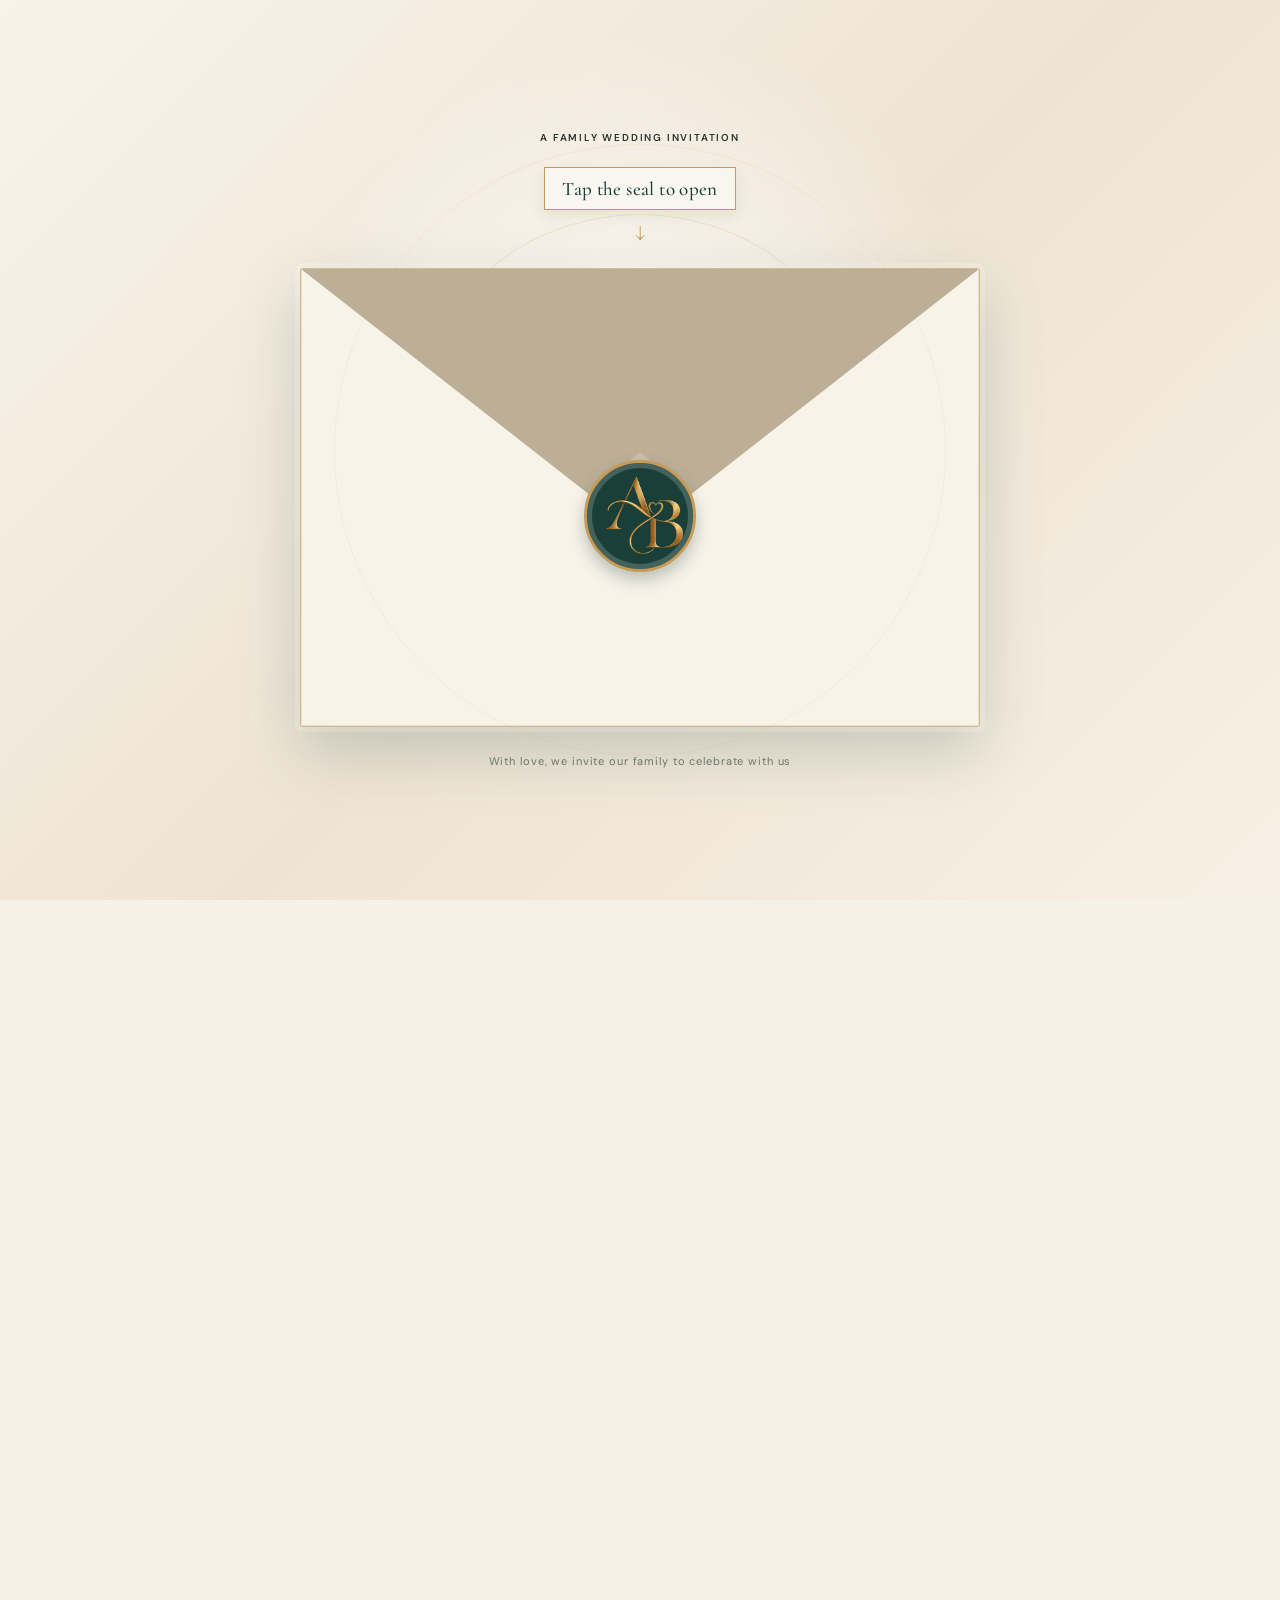
==== commit c6d2f404: "Rename family.html to index.html" ====
--- a/index.html
+++ b/index.html
@@ -3,74 +3,76 @@
 <head>
   <meta charset="UTF-8">
   <meta name="viewport" content="width=device-width, initial-scale=1.0">
-  <meta name="description" content="Wedding invitation for Mohammed Ammar and Bushra.">
-  <title>Mohammed Ammar &amp; Bushra | Wedding Invitation</title>
+  <meta name="description" content="Family wedding invitation for Mohammed Ammar and Bushra Shivani Kachhi.">
+  <title>Mohammed Ammar &amp; Bushra Shivani Kachhi | Family Invitation</title>
   <link rel="preconnect" href="https://fonts.googleapis.com">
   <link rel="preconnect" href="https://fonts.gstatic.com" crossorigin>
   <link href="https://fonts.googleapis.com/css2?family=Cormorant+Garamond:ital,wght@0,400;0,500;0,600;1,400;1,500&family=DM+Sans:wght@400;500;600&display=swap" rel="stylesheet">
   <link rel="stylesheet" href="styles.css">
 </head>
-<body class="is-closed">
+<body class="is-closed family-invite">
   <div class="envelope-screen" id="envelope-screen">
-    <div class="envelope-intro"><p class="eyebrow">A wedding invitation</p><p class="envelope-hint">Tap the seal to open</p></div>
-    <div class="envelope" aria-label="Sealed wedding invitation">
-      <div class="envelope__paper"></div><div class="envelope__flap"></div><div class="envelope__front"></div>
-      <button class="wax-seal" id="open-invite" type="button" aria-label="Open wedding invitation"><span>MA<br><i>&amp;</i><br>B</span></button>
+    <div class="envelope-intro"><p class="eyebrow">A family wedding invitation</p><p class="envelope-hint"><span>Tap the seal to open</span><b aria-hidden="true">↓</b></p></div>
+    <div class="envelope" aria-label="Sealed family wedding invitation">
+      <div class="envelope__paper"></div><div class="envelope__front"></div>
+      <button class="wax-seal" id="open-invite" type="button" aria-label="Open family wedding invitation"><img class="seal-logo" src="assets/logo.png" alt="Wedding logo"></button>
     </div>
-    <p class="envelope-footer">With love, we invite you to celebrate with us</p>
+    <p class="envelope-footer">With love, we invite our family to celebrate with us</p>
   </div>
+
   <main class="invite-shell" id="invite-content" aria-hidden="true">
     <section class="hero" id="home">
+      <div class="custom-logo-slot"><img src="assets/logo-with-flowers.png" onerror="this.style.display='none'" alt="Wedding logo"></div>
       <div class="hero__content">
         <p class="arabic" lang="ar" dir="rtl">بِسْمِ اللَّهِ الرَّحْمَنِ الرَّحِيمِ</p>
         <p class="translation">In the name of Allah, the Most Gracious, the Most Merciful</p>
         <div class="ornament"><span></span><b>◆</b><span></span></div>
         <p class="eyebrow">Together with their families</p>
         <div class="hero-rule"><span></span><b>♡</b><span></span></div>
-        <h1>Mohammed Ammar <em>&amp;</em> Bushra</h1>
-        <p class="hero-blessing">With the blessings of Allah</p>
-        <p class="hero-occasion">Nikah &amp; Reception</p>
-        <p class="hero__date">27 December 2026 <span>•</span> The King Meadows, Bangalore</p>
+        <h1><span>Mohammed Ammar<small>S/O Mr &amp; Mrs Mohammed Asif &amp; Shahin</small></span><em>&amp;</em><span>Bushra Shivani Kachhi<small>D/O Mr &amp; Mrs Ayyub Shivani Kachhi &amp; Amrin Shivani Kacchi</small></span></h1>
+        <p class="hero-blessing">A family celebration of love and togetherness</p>
+        <p class="hero-occasion">Family Wedding Invitation</p>
+        <p class="hero__date">25 — 28 December 2026</p>
       </div>
     </section>
 
     <section class="welcome section" id="welcome">
-      <p class="section-label">With joyful hearts</p><div class="welcome__copy"><p class="eyebrow">We are getting married</p><h2>And we would love<br><em>for you to be there.</em></h2><p class="body-copy">Together with our families, we invite you to share in the joy of our wedding celebrations.</p><p class="signature">Mohammed Ammar <span>&amp;</span> Bushra</p></div>
-      <div class="welcome__monogram" aria-hidden="true"><span>MA</span><b>&amp;</b><span>B</span><small>OUR DAY</small></div>
-    </section>
-
-    <section class="events section" id="events"><p class="section-label">The celebrations</p><div class="events__heading"><p class="eyebrow">Please join us for</p><h2>Two days<br><em>of celebration.</em></h2></div>
-      <div class="event-grid">
-        <article class="event-card event-card--nikah"><p class="event-card__number">01</p><p class="eyebrow">The Nikah</p><h3>27 December 2026</h3><p class="event-time">After Zuhr prayer</p><p>Nikah followed by lunch<br>The King Meadows<br>Bangalore</p><a href="https://www.google.com/maps/search/?api=1&query=The%20King%20Meadows%20Bangalore" target="_blank" rel="noreferrer">View location <span>↗</span></a></article>
-        <article class="event-card event-card--reception"><p class="event-card__number">02</p><p class="eyebrow">The Reception</p><h3>27 December 2026</h3><p class="event-time">8:00 PM onwards</p><p>The King Meadows<br>Bangalore</p><a href="https://www.google.com/maps/search/?api=1&query=The%20King%20Meadows%20Bangalore" target="_blank" rel="noreferrer">View location <span>↗</span></a></article>
+      <p class="section-label">With joyful hearts</p>
+      <div class="welcome__copy"><p class="eyebrow">To our beloved family</p><h2>A beautiful<br><em>family celebration.</em></h2><p class="body-copy">We are so happy to celebrate this special chapter with our family. Please join us at The King Meadows, Bangalore, for every beautiful moment.</p><p class="signature">Mohammed Ammar <span>&amp;</span> Bushra Shivani Kachhi</p></div>
+      <div class="couple-art" role="img" aria-label="Wedding couple portrait with floral decoration">
+        <span class="floral-corner floral-corner--left" aria-hidden="true">✿</span><span class="floral-corner floral-corner--right" aria-hidden="true">✿</span>
+        <img src="assets/couple.png" onerror="this.style.display='none'; this.parentElement.classList.add('needs-image')" alt="Mohammed Ammar and Bushra Shivani Kachhi celebrating their wedding">
       </div>
     </section>
 
-    <section class="countdown section" aria-label="Countdown to the wedding">
-      <div class="countdown__intro"><p class="eyebrow">Counting down to</p><h2>27.12.2026</h2></div>
-      <div class="countdown__clock">
-        <div><strong id="days">000</strong><span>days</span></div><i>:</i>
-        <div><strong id="hours">00</strong><span>hours</span></div><i>:</i>
-        <div><strong id="minutes">00</strong><span>minutes</span></div><i>:</i>
-        <div><strong id="seconds">00</strong><span>seconds</span></div>
+    <section class="events section" id="events">
+      <p class="section-label">The family functions</p>
+      <div class="events__heading"><p class="eyebrow">Please join us for</p><h2>Our functions<br><em>together.</em></h2></div>
+      <div class="family-schedule">
+        <article class="family-day"><div class="family-day__date"><span>25</span><small>DEC</small></div><div><p class="eyebrow">Function one · Welcome</p><h3>Check-in &amp; Dinner</h3><p><strong>8:00 PM</strong> · Check-in<br><strong>Night</strong> · Family dinner</p><p class="family-day__venue">The King Meadows, Bangalore</p></div></article>
+        <article class="family-day"><div class="family-day__date"><span>26</span><small>DEC</small></div><div><p class="eyebrow">Function two · Celebration</p><h3>Haldi &amp; Bride to be</h3><p><strong>Morning</strong> · Breakfast<br><strong>Afternoon</strong> · Bride's Haldi followed by lunch<br><strong>Night</strong> · Bride to be, followed by Leti Deti, games and dinner</p><p class="family-day__venue">The King Meadows, Bangalore</p></div></article>
+        <article class="family-day"><div class="family-day__date"><span>27</span><small>DEC</small></div><div><p class="eyebrow">Function three · Wedding day</p><h3>Nikah &amp; Reception</h3><p><strong>Morning</strong> · Breakfast<br><strong>After Zuhr prayer</strong> · Nikah followed by lunch<br><strong>8:00 PM onwards</strong> · Reception</p><p class="family-day__venue">The King Meadows, Bangalore</p></div></article>
+        <article class="family-day"><div class="family-day__date"><span>28</span><small>DEC</small></div><div><p class="eyebrow">Function four · Farewell</p><h3>Breakfast &amp; Check-out</h3><p><strong>Morning</strong> · Breakfast<br><strong>11:00 AM</strong> · Check-out</p><p>Thank you for being part of our celebrations.</p><p class="family-day__venue">The King Meadows, Bangalore</p></div></article>
       </div>
+      <div class="maps-card"><img src="https://api.qrserver.com/v1/create-qr-code/?size=240x240&data=https%3A%2F%2Fwww.google.com%2Fmaps%2Fsearch%2F%3Fapi%3D1%26query%3DThe%2520King%2520Meadows%2520Bangalore" alt="QR code for The King Meadows, Bangalore"><div><p class="eyebrow">Find the venue</p><h3>The King Meadows, Bangalore</h3><a class="location-link" href="https://www.google.com/maps/search/?api=1&query=The%20King%20Meadows%20Bangalore" target="_blank" rel="noreferrer">View The King Meadows on Maps <span>↗</span></a></div></div>
     </section>
 
-    <section class="rsvp section" id="rsvp">
-      <div class="section-label">03 <span>/</span> Be our guest</div>
-      <div class="rsvp__layout">
-        <div><p class="eyebrow">Kindly reply by [RSVP deadline]</p><h2>Will you<br><em>join us?</em></h2><p class="body-copy">Your presence is the loveliest gift. Please let us know if you can make it by completing the form.</p></div>
-        <form class="rsvp-form" id="rsvp-form">
-          <label for="name">Your name</label><input id="name" name="name" type="text" placeholder="Full name" required>
-          <label for="attendance">Will you attend?</label><select id="attendance" name="attendance" required><option value="">Please choose</option><option>Joyfully accepts</option><option>Regretfully declines</option></select>
-          <label for="note">Message <span>(optional)</span></label><textarea id="note" name="note" rows="3" placeholder="A note for the couple"></textarea>
-          <button type="submit">Send RSVP <span>↗</span></button><p class="form-status" id="form-status" role="status"></p>
-        </form>
-      </div>
+    <section class="countdown section" aria-label="Countdown to the Nikah"><div><p class="eyebrow">Counting down to the Nikah</p><h2>27.12.2026</h2></div><div class="countdown__clock"><div><strong id="days"><span class="countdown-current">00</span><span class="countdown-next"></span></strong><span>days</span></div><i>:</i><div><strong id="hours"><span class="countdown-current">00</span><span class="countdown-next"></span></strong><span>hours</span></div><i>:</i><div><strong id="minutes"><span class="countdown-current">00</span><span class="countdown-next"></span></strong><span>minutes</span></div><i>:</i><div><strong id="seconds"><span class="countdown-current">00</span><span class="countdown-next"></span></strong><span>seconds</span></div></div></section>
+
+    <section class="rsvp section" id="rsvp"><p class="section-label">Your presence</p><div class="rsvp__layout"><div><p class="eyebrow">Kindly share your family details</p><h2>Help us<br><em>prepare for you.</em></h2><p class="body-copy">Please tell us who will be joining us so we can arrange your rooms, meals, and family celebrations with care.</p></div><form class="rsvp-form" id="rsvp-form"><div class="rsvp-form__intro">Help us prepare for your family <span>One response per family</span></div><label for="family-head">Family Head Name</label><input id="family-head" name="familyHead" type="text" placeholder="Full name" required><div class="rsvp-form__row"><div><label for="adult-count">Adults attending</label><input id="adult-count" name="adultCount" type="number" min="0" max="30" placeholder="0" required></div><div><label for="child-count">Children attending</label><input id="child-count" name="childCount" type="number" min="0" max="30" placeholder="0" required></div></div><p class="field-help field-help--rule">For hotel planning, guests under 5 years are counted as children; guests aged 5 years and above are counted as adults.</p><label for="phone">Phone or WhatsApp</label><input id="phone" name="phone" type="tel" placeholder="Contact number" required><button type="submit">Send Family Details <span>↗</span></button><p class="form-status" id="form-status" role="status"></p></form></div></section>
+
+    <section class="closing-blessing" aria-label="Wedding blessing">
+      <div class="closing-blessing__floral" aria-hidden="true">✿</div>
+      <p>May Allah bless this beautiful beginning.</p>
+      <span class="closing-blessing__rule"></span>
+      <h2>Mohammed Ammar <em>&amp;</em> Bushra Shivani Kachhi</h2>
+      <p class="closing-blessing__arabic" lang="ar" dir="rtl">مَا شَاءَ ٱللَّٰهُ بَارَكَ ٱللَّٰهُ</p>
+      <small>27 &nbsp;•&nbsp; 12 &nbsp;•&nbsp; 2026</small>
+      <p class="closing-blessing__regards">Warm regards<br><strong>Asif Wagodiyawala</strong></p>
     </section>
 
-    <footer class="footer"><p class="wordmark">MA <span>&amp;</span> B</p><p>Mohammed Ammar &amp; Bushra <span>·</span> 27 December 2026</p><a href="#home" aria-label="Back to top">↑</a></footer>
+    <footer class="footer"><img class="footer-logo" src="assets/logo.png" alt="Wedding logo"><p>25 — 28 December 2026 <span>·</span> The King Meadows, Bangalore</p><a href="#home" aria-label="Back to top">↑</a></footer>
   </main>
-  <script src="script.js"></script>
+  <script src="family-script.js"></script>
 </body>
 </html>
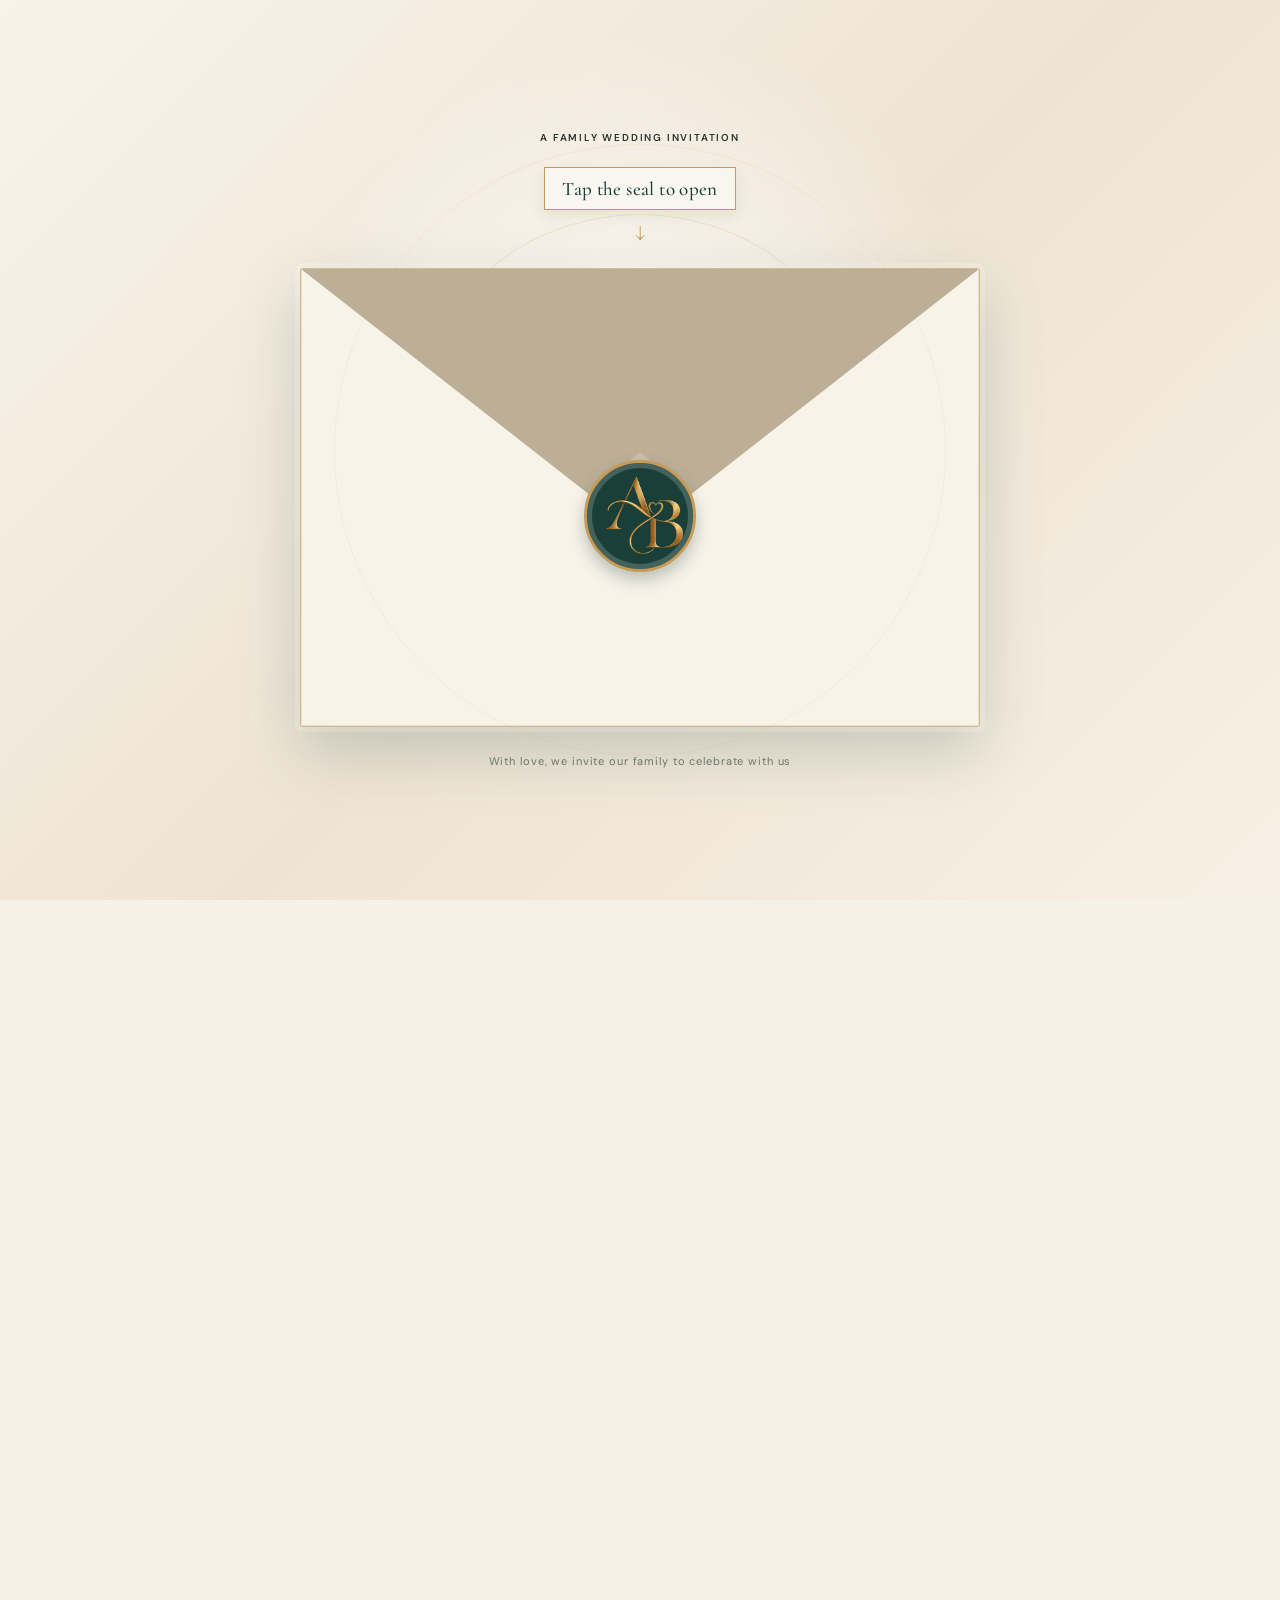
==== commit 2be66abe: "Revise RSVP section with Google Form link Updated RSVP section to include a link to a Google Form fo" ====
--- a/index.html
+++ b/index.html
@@ -59,7 +59,7 @@
 
     <section class="countdown section" aria-label="Countdown to the Nikah"><div><p class="eyebrow">Counting down to the Nikah</p><h2>27.12.2026</h2></div><div class="countdown__clock"><div><strong id="days"><span class="countdown-current">00</span><span class="countdown-next"></span></strong><span>days</span></div><i>:</i><div><strong id="hours"><span class="countdown-current">00</span><span class="countdown-next"></span></strong><span>hours</span></div><i>:</i><div><strong id="minutes"><span class="countdown-current">00</span><span class="countdown-next"></span></strong><span>minutes</span></div><i>:</i><div><strong id="seconds"><span class="countdown-current">00</span><span class="countdown-next"></span></strong><span>seconds</span></div></div></section>
 
-    <section class="rsvp section" id="rsvp"><p class="section-label">Your presence</p><div class="rsvp__layout"><div><p class="eyebrow">Kindly share your family details</p><h2>Help us<br><em>prepare for you.</em></h2><p class="body-copy">Please tell us who will be joining us so we can arrange your rooms, meals, and family celebrations with care.</p></div><form class="rsvp-form" id="rsvp-form"><div class="rsvp-form__intro">Help us prepare for your family <span>One response per family</span></div><label for="family-head">Family Head Name</label><input id="family-head" name="familyHead" type="text" placeholder="Full name" required><div class="rsvp-form__row"><div><label for="adult-count">Adults attending</label><input id="adult-count" name="adultCount" type="number" min="0" max="30" placeholder="0" required></div><div><label for="child-count">Children attending</label><input id="child-count" name="childCount" type="number" min="0" max="30" placeholder="0" required></div></div><p class="field-help field-help--rule">For hotel planning, guests under 5 years are counted as children; guests aged 5 years and above are counted as adults.</p><label for="phone">Phone or WhatsApp</label><input id="phone" name="phone" type="tel" placeholder="Contact number" required><button type="submit">Send Family Details <span>↗</span></button><p class="form-status" id="form-status" role="status"></p></form></div></section>
+    <section class="rsvp section" id="rsvp"><p class="section-label">Your presence</p><div class="rsvp__layout"><div><p class="eyebrow">Kindly share your family details</p><h2>Help us<br><em>prepare for you.</em></h2><p class="body-copy">Please tell us who will be joining us so we can arrange your rooms, meals, and family celebrations with care.</p></div><div class="rsvp-form google-form-card"><div class="rsvp-form__intro">Help us prepare for your family <span>One response per family</span></div><p>Use our family details form to share the head of family name, adult and child count, and contact number.</p><p class="field-help field-help--rule">For hotel planning, guests under 5 years are counted as children; guests aged 5 years and above are counted as adults.</p><a class="google-form-button" href="https://forms.gle/7buCpCPgfzQBvcJR8" target="_blank" rel="noreferrer">Open Family Details Form <span>↗</span></a></div></div></section>
 
     <section class="closing-blessing" aria-label="Wedding blessing">
       <div class="closing-blessing__floral" aria-hidden="true">✿</div>
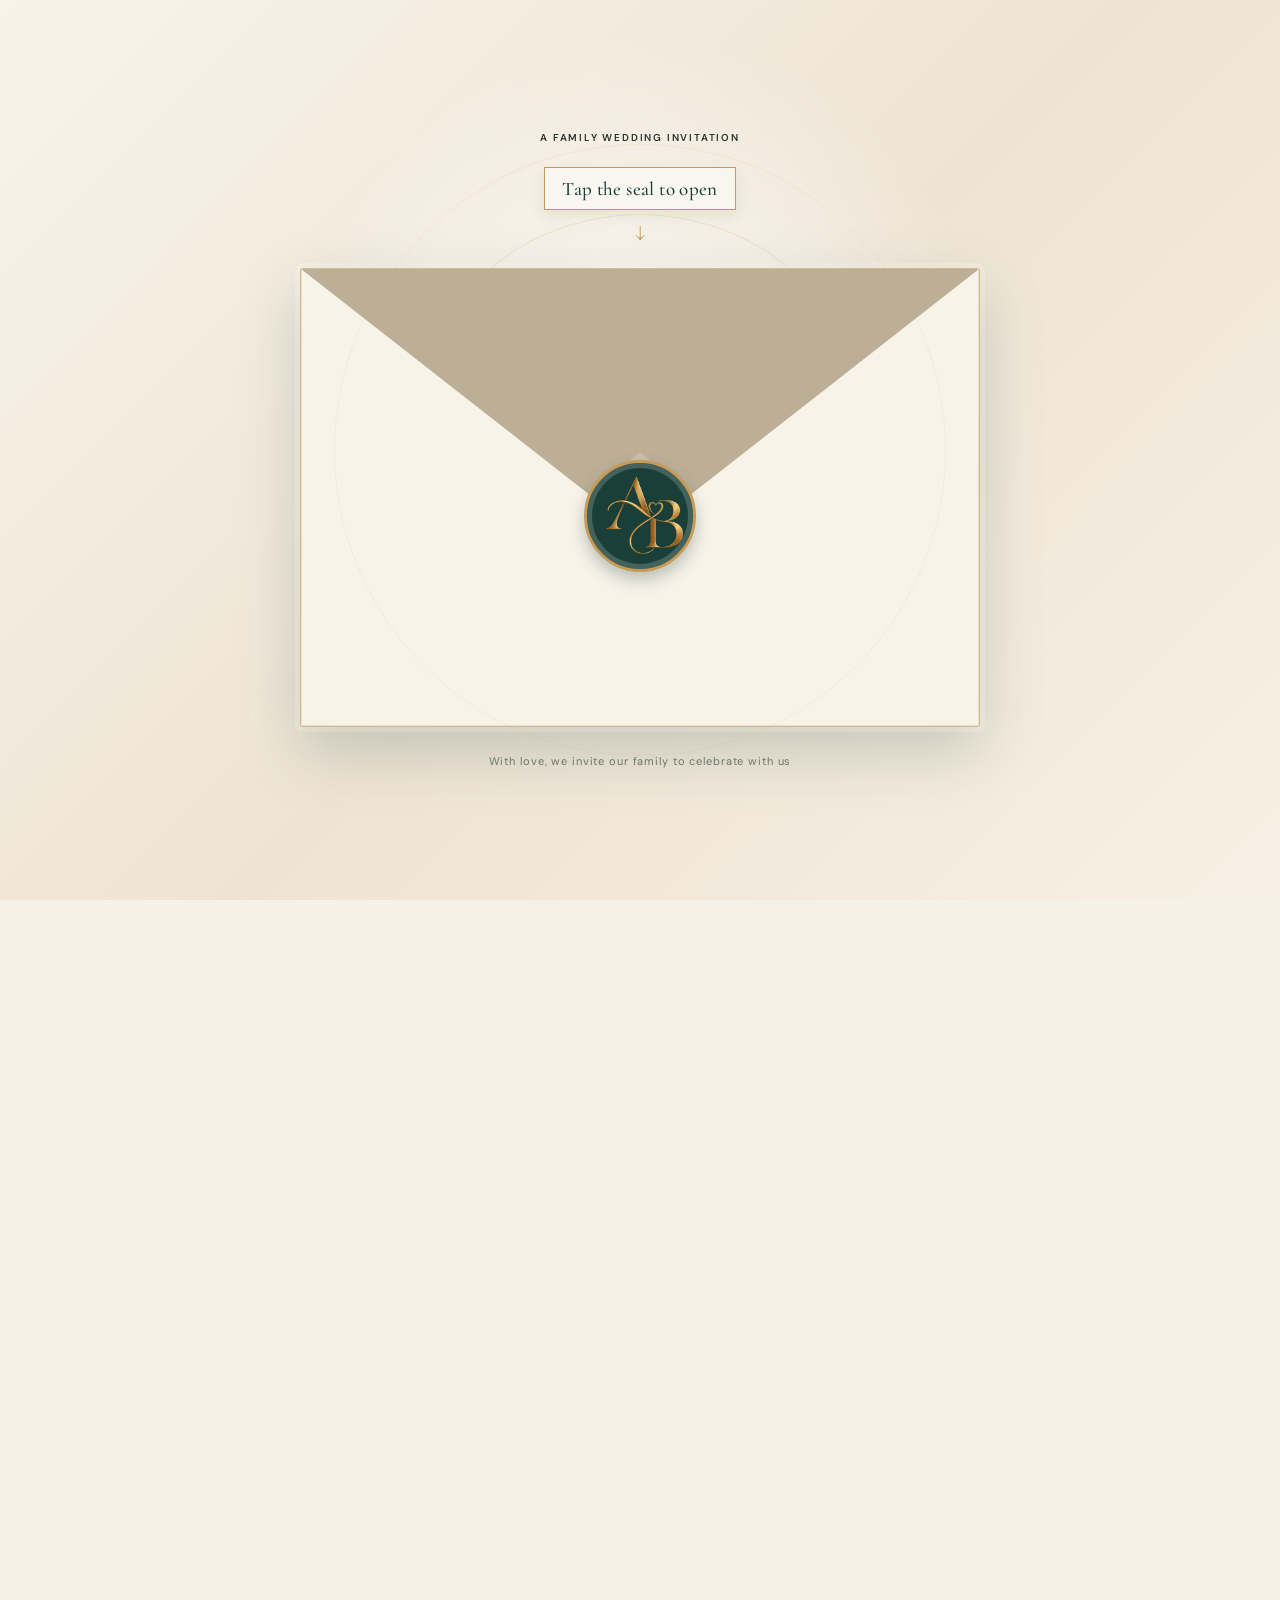
==== commit 82e89e9e: "Add RSVP form for family details Updated RSVP section to include a form for family details." ====
--- a/index.html
+++ b/index.html
@@ -59,7 +59,7 @@
 
     <section class="countdown section" aria-label="Countdown to the Nikah"><div><p class="eyebrow">Counting down to the Nikah</p><h2>27.12.2026</h2></div><div class="countdown__clock"><div><strong id="days"><span class="countdown-current">00</span><span class="countdown-next"></span></strong><span>days</span></div><i>:</i><div><strong id="hours"><span class="countdown-current">00</span><span class="countdown-next"></span></strong><span>hours</span></div><i>:</i><div><strong id="minutes"><span class="countdown-current">00</span><span class="countdown-next"></span></strong><span>minutes</span></div><i>:</i><div><strong id="seconds"><span class="countdown-current">00</span><span class="countdown-next"></span></strong><span>seconds</span></div></div></section>
 
-    <section class="rsvp section" id="rsvp"><p class="section-label">Your presence</p><div class="rsvp__layout"><div><p class="eyebrow">Kindly share your family details</p><h2>Help us<br><em>prepare for you.</em></h2><p class="body-copy">Please tell us who will be joining us so we can arrange your rooms, meals, and family celebrations with care.</p></div><div class="rsvp-form google-form-card"><div class="rsvp-form__intro">Help us prepare for your family <span>One response per family</span></div><p>Use our family details form to share the head of family name, adult and child count, and contact number.</p><p class="field-help field-help--rule">For hotel planning, guests under 5 years are counted as children; guests aged 5 years and above are counted as adults.</p><a class="google-form-button" href="https://forms.gle/7buCpCPgfzQBvcJR8" target="_blank" rel="noreferrer">Open Family Details Form <span>↗</span></a></div></div></section>
+    <section class="rsvp section" id="rsvp"><p class="section-label">Your presence</p><div class="rsvp__layout"><div><p class="eyebrow">Kindly share your family details</p><h2>Help us<br><em>prepare for you.</em></h2><p class="body-copy">Please tell us who will be joining us so we can arrange your rooms, meals, and family celebrations with care.</p></div><form class="rsvp-form" id="rsvp-form" action="https://docs.google.com/forms/d/e/1FAIpQLSfBppZbmbCQqrMtrqEqjSey8MI6Fnl427-W-pcwRwtsoGOPug/formResponse" method="post" target="response-frame"><div class="rsvp-form__intro">Help us prepare for your family <span>One response per family</span></div><label for="family-head">Family Head Name</label><input id="family-head" name="entry.166011979" type="text" placeholder="Full name" required><div class="rsvp-form__row"><div><label for="adult-count">Adults attending</label><input id="adult-count" name="entry.2136680390" type="number" min="0" max="30" placeholder="0" required></div><div><label for="child-count">Children attending</label><input id="child-count" name="entry.212336085" type="number" min="0" max="30" placeholder="0" required></div></div><p class="field-help field-help--rule">For hotel planning, guests under 5 years are counted as children; guests aged 5 years and above are counted as adults.</p><label for="phone">Phone or WhatsApp</label><input id="phone" name="entry.2092812660" type="tel" placeholder="Contact number" required><button type="submit">Send Family Details <span>↗</span></button><p class="form-status" id="form-status" role="status"></p></form><iframe name="response-frame" title="Google Forms response" class="response-frame"></iframe></div></section>
 
     <section class="closing-blessing" aria-label="Wedding blessing">
       <div class="closing-blessing__floral" aria-hidden="true">✿</div>
--- a/styles.css
+++ b/styles.css
@@ -187,6 +187,7 @@
 .family-invite .footer { padding-top: 34px; padding-bottom: 34px; }
 .rsvp-form__intro { color: #193f38; font: 500 24px/1 var(--serif); margin-bottom: 28px; }.rsvp-form__intro span { display: block; color: #8a785a; font: 600 9px var(--sans); letter-spacing: .15em; margin-top: 8px; text-transform: uppercase; }.rsvp-form__row { display: grid; grid-template-columns: 1fr 1fr; gap: 24px; }.rsvp-form__row > div { display: flex; flex-direction: column; }.field-help { color: #8a785a; font-size: 11px; line-height: 1.4; margin: -18px 0 24px; }
 .field-help--rule { margin: -8px 0 28px; }
+.google-form-card { align-self: center; }.google-form-card > p { color: #67726a; font: 400 18px/1.55 var(--serif); }.google-form-button { display: inline-flex; align-items: center; gap: 8px; margin-top: 4px; padding: 15px 18px; background: #193f38; color: #f6f1e7; font-size: 11px; letter-spacing: .12em; text-transform: uppercase; }.google-form-button span { color: #d7bd83; }
 @media (max-width: 700px) { .family-invite .hero__content { padding-top: 150px; padding-bottom: 72px; }.family-invite .welcome { padding-top: 76px; padding-bottom: 76px; }.family-invite .events { padding-top: 70px; padding-bottom: 76px; }.family-invite .countdown { padding-top: 64px; padding-bottom: 72px; }.family-invite .rsvp { padding-top: 68px; padding-bottom: 74px; }.family-invite .closing-blessing { min-height: 260px; padding-top: 48px; padding-bottom: 48px; } }
 
 /* Tighter spacing between invitation content blocks */
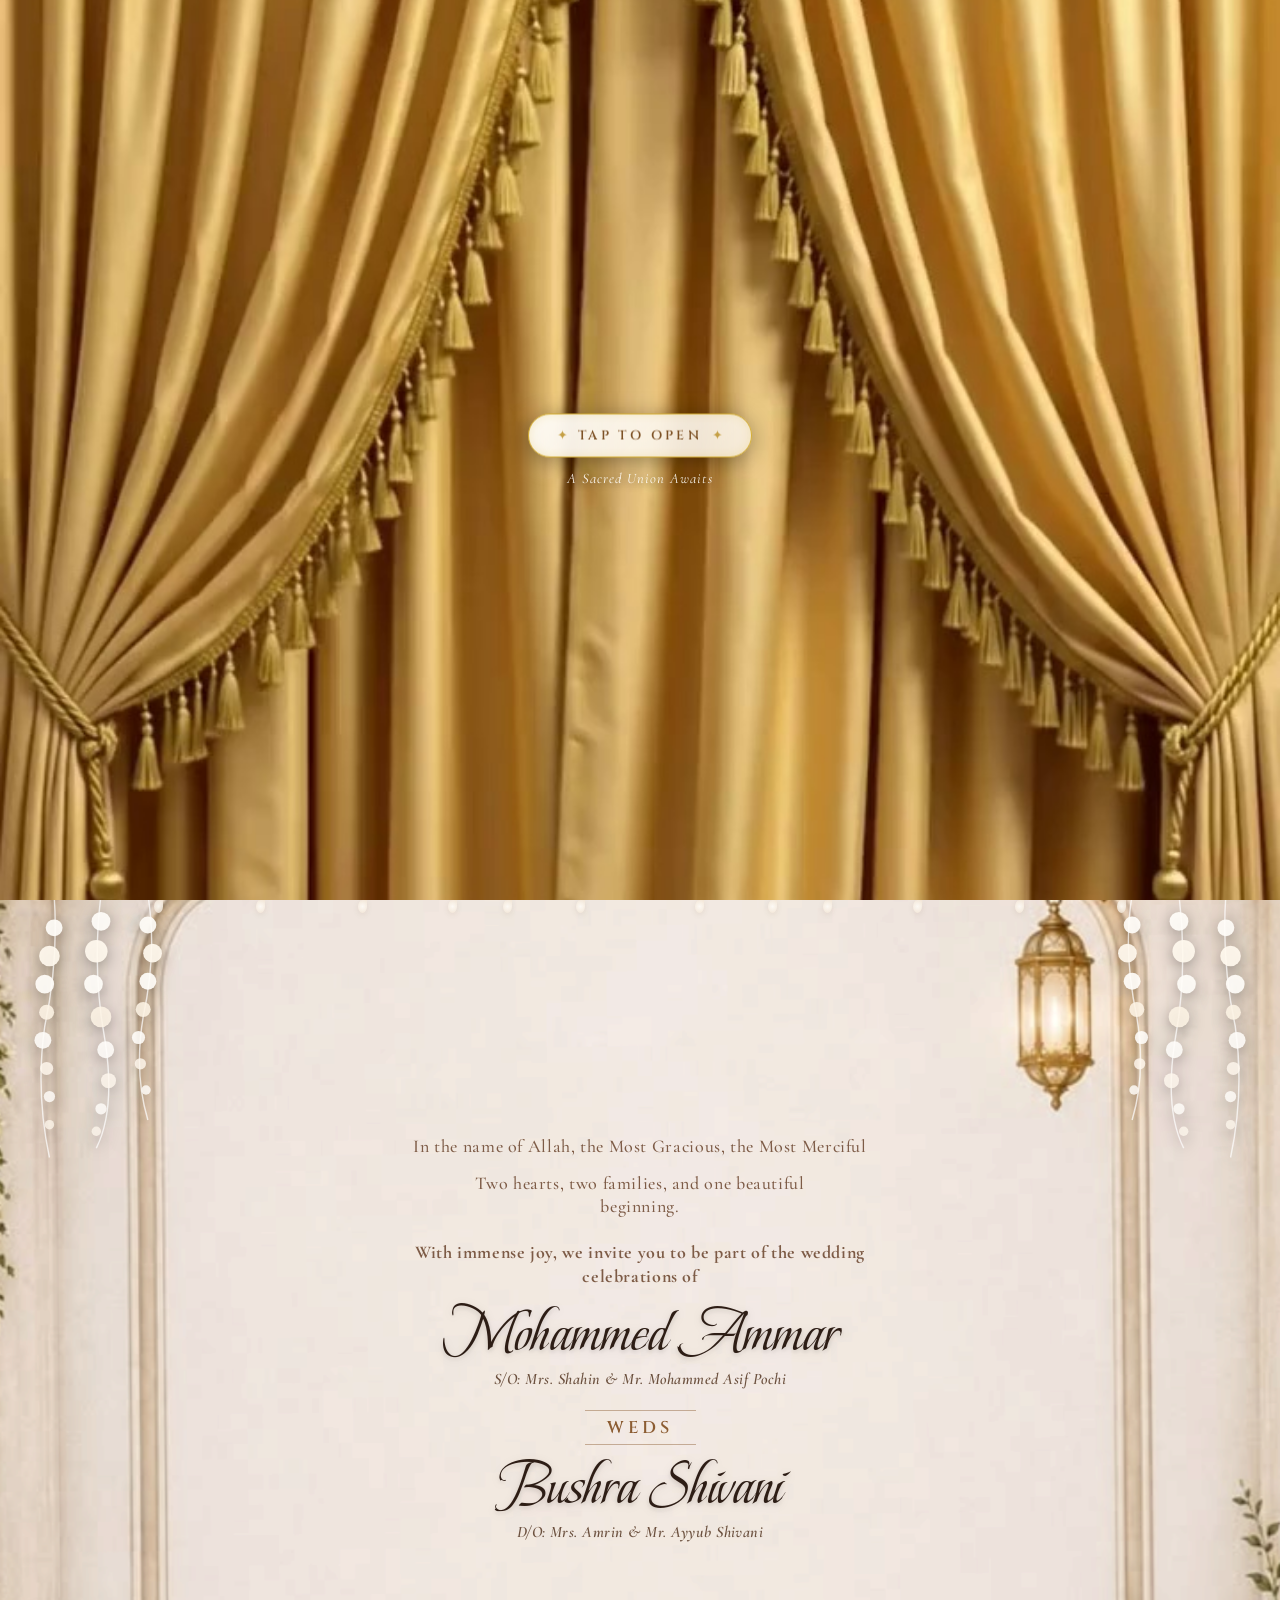
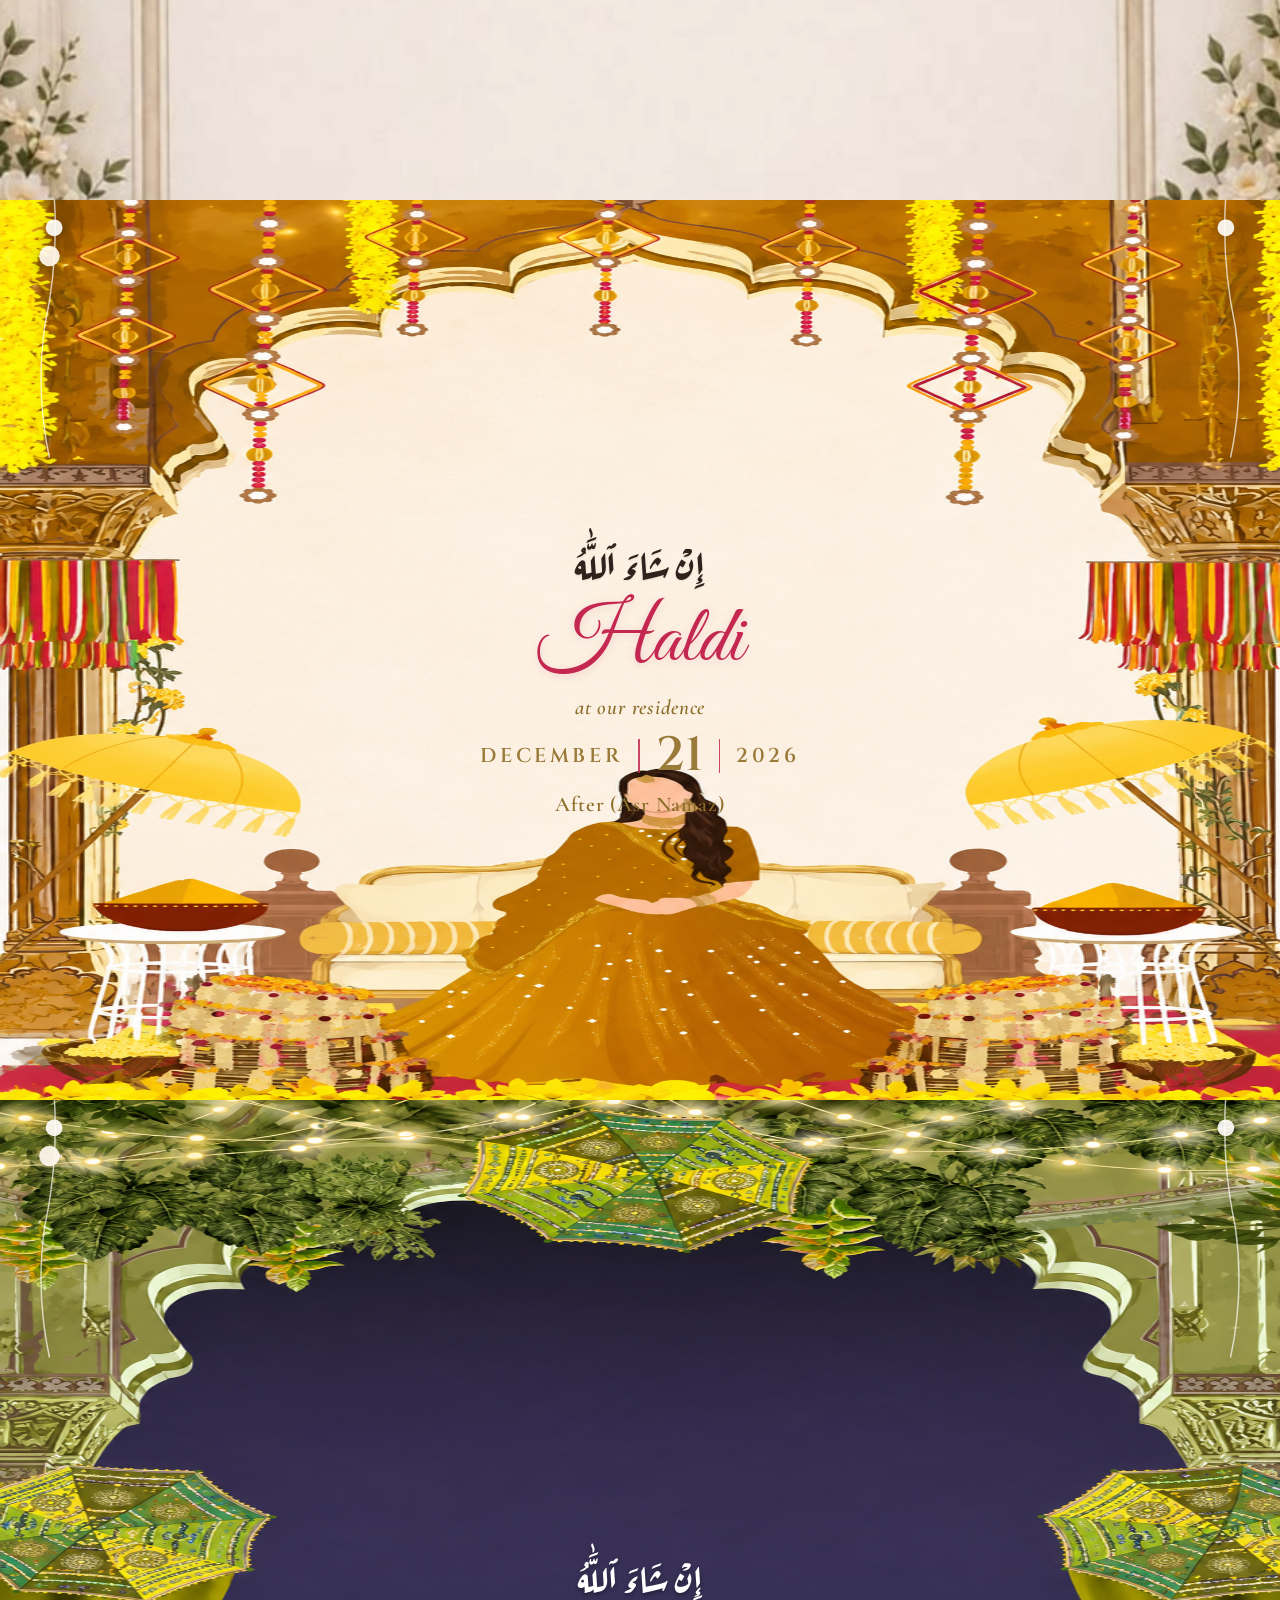
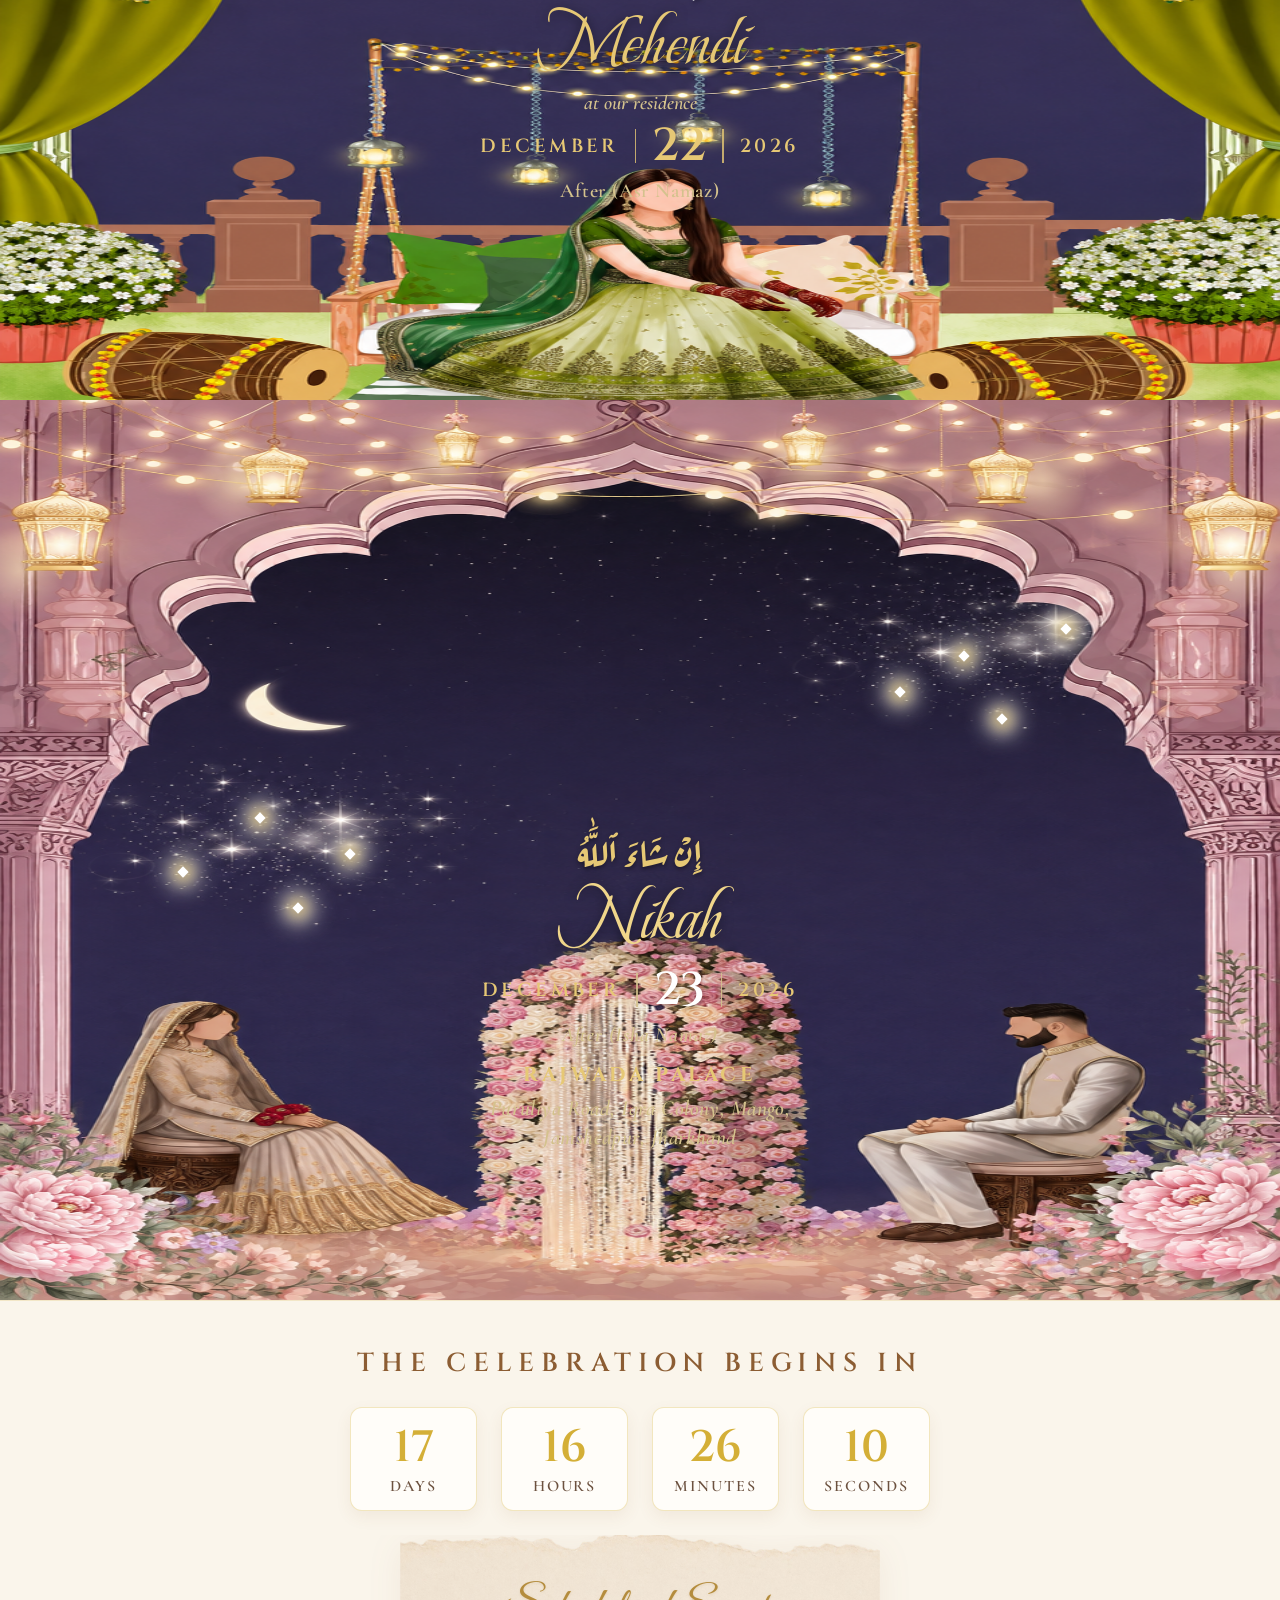
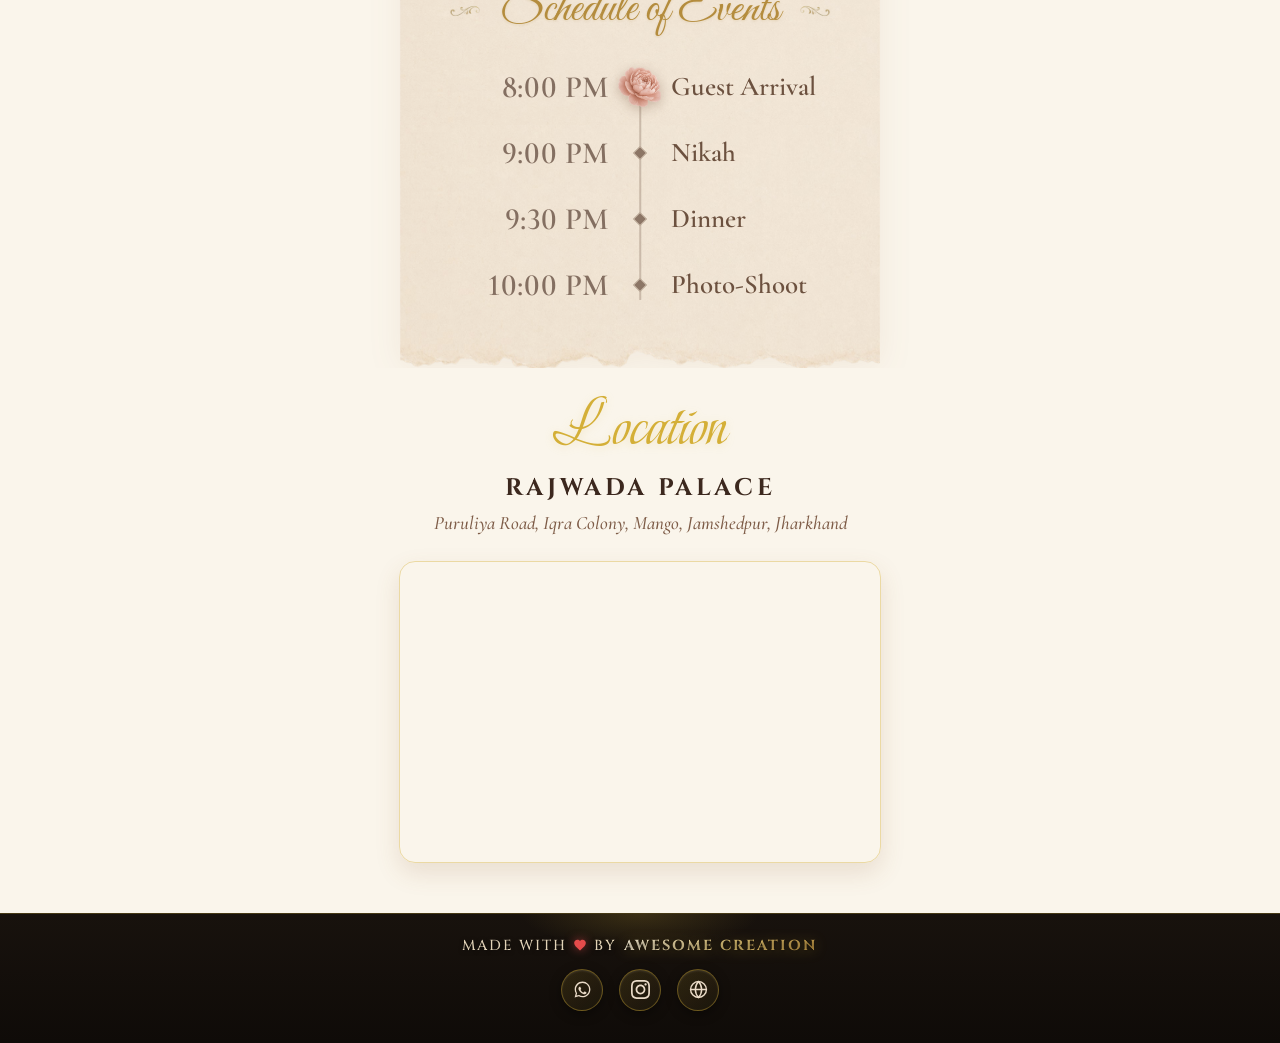
==== commit 0f7df067: "Replace repository with reference site" ====
--- a/index.html
+++ b/index.html
@@ -1,78 +1,144 @@
-<!doctype html>
+<!DOCTYPE html>
 <html lang="en">
 <head>
-  <meta charset="UTF-8">
-  <meta name="viewport" content="width=device-width, initial-scale=1.0">
-  <meta name="description" content="Family wedding invitation for Mohammed Ammar and Bushra Shivani Kachhi.">
-  <title>Mohammed Ammar &amp; Bushra Shivani Kachhi | Family Invitation</title>
+  <meta charset="utf-8">
+  <meta http-equiv="Content-Type" content="text/html; charset=utf-8">
+  <meta name="viewport" content="width=device-width, initial-scale=1.0, maximum-scale=1.0, user-scalable=no">
+  <title>Ammar &amp; Bushra | Royal Wedding Celebration</title>
+  <meta name="description" content="Together with their families, Ammar &amp; Bushra cordially invite you to celebrate their wedding ceremonies from May 9th to 11th, 2026 at Rajwada Palace, Jamshedpur.">
+  <meta name="author" content="Awesome Creation">
+  <meta name="theme-color" content="#18120D">
+  <meta name="apple-mobile-web-app-capable" content="yes">
+  <meta name="apple-mobile-web-app-status-bar-style" content="black-translucent">
+  <meta name="apple-mobile-web-app-title" content="Ammar &amp; Bushra">
+
+  <!-- Open Graph / WhatsApp / Facebook -->
+  <meta property="og:type" content="website">
+  <meta property="og:url" content="https://insha-waqar-wedding.vercel.app/">
+  <meta property="og:site_name" content="Ammar &amp; Bushra Wedding">
+  <meta property="og:title" content="Ammar &amp; Bushra | Royal Wedding Celebration">
+  <meta property="og:description" content="Together with their families, Ammar &amp; Bushra cordially invite you to celebrate their wedding ceremonies from May 9th to 11th, 2026 at Rajwada Palace, Jamshedpur.">
+  <meta property="og:image" content="https://insha-waqar-wedding.vercel.app/images/cover.png">
+  <meta property="og:image:secure_url" content="https://insha-waqar-wedding.vercel.app/images/cover.png">
+  <meta property="og:image:type" content="image/png">
+  <meta property="og:image:width" content="1080">
+  <meta property="og:image:height" content="1350">
+  <meta property="og:image:alt" content="Ammar &amp; Bushra Royal Wedding Invitation">
+  <meta property="og:locale" content="en_US">
+
+  <!-- Twitter Card -->
+  <meta name="twitter:card" content="summary_large_image">
+  <meta name="twitter:url" content="https://insha-waqar-wedding.vercel.app/">
+  <meta name="twitter:title" content="Ammar &amp; Bushra | Royal Wedding Celebration">
+  <meta name="twitter:description" content="Together with their families, Ammar &amp; Bushra cordially invite you to celebrate their wedding ceremonies from May 9th to 11th, 2026 at Rajwada Palace, Jamshedpur.">
+  <meta name="twitter:image" content="https://insha-waqar-wedding.vercel.app/images/cover.png">
+  <meta name="twitter:image:alt" content="Ammar &amp; Bushra Royal Wedding Invitation">
+
+  <link rel="canonical" href="https://insha-waqar-wedding.vercel.app/">
+  <meta name="format-detection" content="telephone=no">
+  <meta http-equiv="x-dns-prefetch-control" content="on">
+  <link rel="dns-prefetch" href="https://ws.tildacdn.com">
+  <link rel="dns-prefetch" href="https://static.tildacdn.net">
+
+  <!-- Favicon - cover.png -->
+  <link rel="icon" type="image/png" href="./images/cover.png">
+  <link rel="apple-touch-icon" href="./images/cover.png">
+  <link rel="shortcut icon" href="./images/cover.png">
+
+  <!-- Google Fonts Preconnect & Preload -->
   <link rel="preconnect" href="https://fonts.googleapis.com">
   <link rel="preconnect" href="https://fonts.gstatic.com" crossorigin>
-  <link href="https://fonts.googleapis.com/css2?family=Cormorant+Garamond:ital,wght@0,400;0,500;0,600;1,400;1,500&family=DM+Sans:wght@400;500;600&display=swap" rel="stylesheet">
-  <link rel="stylesheet" href="styles.css">
+  <link href="https://fonts.googleapis.com/css2?family=Aref+Ruqaa:wght@400;700&family=Amiri:ital,wght@0,700;1,700&family=Cinzel:wght@400;500;600;700&family=Cormorant+Garamond:ital,wght@0,400;0,500;0,600;1,400;1,500&family=Beau+Rivage&family=Great+Vibes&family=Alex+Brush&display=swap" rel="stylesheet">
+
+  <!-- Assets -->
+  <script src="./js/tilda-fallback-1.0.min.js" async charset="utf-8"></script>
+  <link rel="stylesheet" href="./css/tilda-grid-3.0.min.css" type="text/css" media="all">
+  <link rel="stylesheet" href="./css/tilda-blocks-page155232023.min.css" type="text/css" media="all">
+  <link rel="stylesheet" href="./css/tilda-animation-2.0.min.css" type="text/css" media="all">
+  <link rel="stylesheet" href="./css/tilda-popup-1.1.min.css" type="text/css" media="all">
+  <link rel="stylesheet" href="./css/tilda-forms-1.0.min.css" type="text/css" media="all">
+  <link rel="stylesheet" type="text/css" href="./css/custom.css">
+
+  <script nomodule src="./js/tilda-polyfill-1.0.min.js" charset="utf-8"></script>
+  <script type="text/javascript">
+    function t_onReady(func) {
+      if (document.readyState != 'loading') {
+        func();
+      } else {
+        document.addEventListener('DOMContentLoaded', func);
+      }
+    }
+    function t_onFuncLoad(funcName, okFunc, time) {
+      if (typeof window[funcName] === 'function') {
+        okFunc();
+      } else {
+        setTimeout(function () {
+          t_onFuncLoad(funcName, okFunc, time);
+        }, (time || 100));
+      }
+    }
+    function t396_initialScale(t) {
+      var e = document.getElementById("rec" + t);
+      if (e) {
+        var i = e.querySelector(".t396__artboard");
+        if (i) {
+          window.tn_scale_initial_window_width || (window.tn_scale_initial_window_width = document.documentElement.clientWidth);
+          var a = window.tn_scale_initial_window_width, r = [], n, l = i.getAttribute("data-artboard-screens");
+          if (l) {
+            l = l.split(",");
+            for (var o = 0; o < l.length; o++) r[o] = parseInt(l[o], 10);
+          } else r = [320, 480, 640, 960, 1200];
+          for (var o = 0; o < r.length; o++) {
+            var d = r[o];
+            a >= d && (n = d);
+          }
+          var _ = "edit" === (window.allrecords ? window.allrecords.getAttribute("data-tilda-mode") : null),
+            c = "center" === t396_getFieldValue(i, "valign", n, r),
+            s = "grid" === t396_getFieldValue(i, "upscale", n, r),
+            w = t396_getFieldValue(i, "height_vh", n, r),
+            g = t396_getFieldValue(i, "height", n, r),
+            u = !!window.opr && !!window.opr.addons || !!window.opera || -1 !== navigator.userAgent.indexOf(" OPR/");
+          if (!_ && c && !s && !w && g && !u) {
+            var h = parseFloat((a / n).toFixed(3)),
+              f = [i, i.querySelector(".t396__carrier"), i.querySelector(".t396__filter")],
+              v = Math.floor(parseInt(g, 10) * h) + "px";
+            i.style.setProperty("--initial-scale-height", v);
+            for (var o = 0; o < f.length; o++) f[o] && f[o].style.setProperty("height", "var(--initial-scale-height)");
+            t396_scaleInitial__getElementsToScale(i).forEach((function (t) { t.style.zoom = h; }));
+          }
+        }
+      }
+    }
+    function t396_scaleInitial__getElementsToScale(t) {
+      return t ? Array.prototype.slice.call(t.children).filter((function (t) { return t && (t.classList.contains("t396__elem") || t.classList.contains("t396__group")); })) : [];
+    }
+    function t396_getFieldValue(t, e, i, a) {
+      var r, n = a[a.length - 1];
+      if (!(r = i === n ? t.getAttribute("data-artboard-" + e) : t.getAttribute("data-artboard-" + e + "-res-" + i))) {
+        for (var l = 0; l < a.length; l++) {
+          var o = a[l];
+          if (!(o <= i) && (r = o === n ? t.getAttribute("data-artboard-" + e) : t.getAttribute("data-artboard-" + e + "-res-" + o))) break;
+        }
+      }
+      return r;
+    }
+    window.TN_SCALE_INITIAL_VER = "1.0";
+    window.tn_scale_initial_window_width = null;
+  </script>
+  <script src="./js/tilda-scripts-3.0.min.js" charset="utf-8" defer></script>
+  <script src="./js/tilda-blocks-page155232023.min.js" charset="utf-8" async></script>
+  <script src="./js/tilda-lazyload-1.0.min.js" charset="utf-8" async></script>
+  <script src="./js/tilda-animation-2.0.min.js" charset="utf-8" async></script>
+  <script src="./js/tilda-zero-1.1.min.js" charset="utf-8" async></script>
+  <script src="./js/tilda-popup-1.0.min.js" charset="utf-8" async></script>
+  <script src="./js/tilda-forms-1.0.min.js" charset="utf-8" async></script>
+  <script src="./js/tilda-animation-sbs-1.0.min.js" charset="utf-8" async></script>
+  <script src="./js/tilda-zero-scale-1.0.min.js" charset="utf-8" async></script>
+  <script src="./js/tilda-events-1.0.min.js" charset="utf-8" async></script>
+  <script type="text/javascript">window.dataLayer = window.dataLayer || [];</script>
+  <script type="module" crossorigin src="./assets/index-CitoMjuK.js?v=20260929-5"></script>
 </head>
-<body class="is-closed family-invite">
-  <div class="envelope-screen" id="envelope-screen">
-    <div class="envelope-intro"><p class="eyebrow">A family wedding invitation</p><p class="envelope-hint"><span>Tap the seal to open</span><b aria-hidden="true">↓</b></p></div>
-    <div class="envelope" aria-label="Sealed family wedding invitation">
-      <div class="envelope__paper"></div><div class="envelope__front"></div>
-      <button class="wax-seal" id="open-invite" type="button" aria-label="Open family wedding invitation"><img class="seal-logo" src="assets/logo.png" alt="Wedding logo"></button>
-    </div>
-    <p class="envelope-footer">With love, we invite our family to celebrate with us</p>
-  </div>
-
-  <main class="invite-shell" id="invite-content" aria-hidden="true">
-    <section class="hero" id="home">
-      <div class="custom-logo-slot"><img src="assets/logo-with-flowers.png" onerror="this.style.display='none'" alt="Wedding logo"></div>
-      <div class="hero__content">
-        <p class="arabic" lang="ar" dir="rtl">بِسْمِ اللَّهِ الرَّحْمَنِ الرَّحِيمِ</p>
-        <p class="translation">In the name of Allah, the Most Gracious, the Most Merciful</p>
-        <div class="ornament"><span></span><b>◆</b><span></span></div>
-        <p class="eyebrow">Together with their families</p>
-        <div class="hero-rule"><span></span><b>♡</b><span></span></div>
-        <h1><span>Mohammed Ammar<small>S/O Mr &amp; Mrs Mohammed Asif &amp; Shahin</small></span><em>&amp;</em><span>Bushra Shivani Kachhi<small>D/O Mr &amp; Mrs Ayyub Shivani Kachhi &amp; Amrin Shivani Kacchi</small></span></h1>
-        <p class="hero-blessing">A family celebration of love and togetherness</p>
-        <p class="hero-occasion">Family Wedding Invitation</p>
-        <p class="hero__date">25 — 28 December 2026</p>
-      </div>
-    </section>
-
-    <section class="welcome section" id="welcome">
-      <p class="section-label">With joyful hearts</p>
-      <div class="welcome__copy"><p class="eyebrow">To our beloved family</p><h2>A beautiful<br><em>family celebration.</em></h2><p class="body-copy">We are so happy to celebrate this special chapter with our family. Please join us at The King Meadows, Bangalore, for every beautiful moment.</p><p class="signature">Mohammed Ammar <span>&amp;</span> Bushra Shivani Kachhi</p></div>
-      <div class="couple-art" role="img" aria-label="Wedding couple portrait with floral decoration">
-        <span class="floral-corner floral-corner--left" aria-hidden="true">✿</span><span class="floral-corner floral-corner--right" aria-hidden="true">✿</span>
-        <img src="assets/couple.png" onerror="this.style.display='none'; this.parentElement.classList.add('needs-image')" alt="Mohammed Ammar and Bushra Shivani Kachhi celebrating their wedding">
-      </div>
-    </section>
-
-    <section class="events section" id="events">
-      <p class="section-label">The family functions</p>
-      <div class="events__heading"><p class="eyebrow">Please join us for</p><h2>Our functions<br><em>together.</em></h2></div>
-      <div class="family-schedule">
-        <article class="family-day"><div class="family-day__date"><span>25</span><small>DEC</small></div><div><p class="eyebrow">Function one · Welcome</p><h3>Check-in &amp; Dinner</h3><p><strong>8:00 PM</strong> · Check-in<br><strong>Night</strong> · Family dinner</p><p class="family-day__venue">The King Meadows, Bangalore</p></div></article>
-        <article class="family-day"><div class="family-day__date"><span>26</span><small>DEC</small></div><div><p class="eyebrow">Function two · Celebration</p><h3>Haldi &amp; Bride to be</h3><p><strong>Morning</strong> · Breakfast<br><strong>Afternoon</strong> · Bride's Haldi followed by lunch<br><strong>Night</strong> · Bride to be, followed by Leti Deti, games and dinner</p><p class="family-day__venue">The King Meadows, Bangalore</p></div></article>
-        <article class="family-day"><div class="family-day__date"><span>27</span><small>DEC</small></div><div><p class="eyebrow">Function three · Wedding day</p><h3>Nikah &amp; Reception</h3><p><strong>Morning</strong> · Breakfast<br><strong>After Zuhr prayer</strong> · Nikah followed by lunch<br><strong>8:00 PM onwards</strong> · Reception</p><p class="family-day__venue">The King Meadows, Bangalore</p></div></article>
-        <article class="family-day"><div class="family-day__date"><span>28</span><small>DEC</small></div><div><p class="eyebrow">Function four · Farewell</p><h3>Breakfast &amp; Check-out</h3><p><strong>Morning</strong> · Breakfast<br><strong>11:00 AM</strong> · Check-out</p><p>Thank you for being part of our celebrations.</p><p class="family-day__venue">The King Meadows, Bangalore</p></div></article>
-      </div>
-      <div class="maps-card"><img src="https://api.qrserver.com/v1/create-qr-code/?size=240x240&data=https%3A%2F%2Fwww.google.com%2Fmaps%2Fsearch%2F%3Fapi%3D1%26query%3DThe%2520King%2520Meadows%2520Bangalore" alt="QR code for The King Meadows, Bangalore"><div><p class="eyebrow">Find the venue</p><h3>The King Meadows, Bangalore</h3><a class="location-link" href="https://www.google.com/maps/search/?api=1&query=The%20King%20Meadows%20Bangalore" target="_blank" rel="noreferrer">View The King Meadows on Maps <span>↗</span></a></div></div>
-    </section>
-
-    <section class="countdown section" aria-label="Countdown to the Nikah"><div><p class="eyebrow">Counting down to the Nikah</p><h2>27.12.2026</h2></div><div class="countdown__clock"><div><strong id="days"><span class="countdown-current">00</span><span class="countdown-next"></span></strong><span>days</span></div><i>:</i><div><strong id="hours"><span class="countdown-current">00</span><span class="countdown-next"></span></strong><span>hours</span></div><i>:</i><div><strong id="minutes"><span class="countdown-current">00</span><span class="countdown-next"></span></strong><span>minutes</span></div><i>:</i><div><strong id="seconds"><span class="countdown-current">00</span><span class="countdown-next"></span></strong><span>seconds</span></div></div></section>
-
-    <section class="rsvp section" id="rsvp"><p class="section-label">Your presence</p><div class="rsvp__layout"><div><p class="eyebrow">Kindly share your family details</p><h2>Help us<br><em>prepare for you.</em></h2><p class="body-copy">Please tell us who will be joining us so we can arrange your rooms, meals, and family celebrations with care.</p></div><form class="rsvp-form" id="rsvp-form" action="https://docs.google.com/forms/d/e/1FAIpQLSfBppZbmbCQqrMtrqEqjSey8MI6Fnl427-W-pcwRwtsoGOPug/formResponse" method="post" target="response-frame"><div class="rsvp-form__intro">Help us prepare for your family <span>One response per family</span></div><label for="family-head">Family Head Name</label><input id="family-head" name="entry.166011979" type="text" placeholder="Full name" required><div class="rsvp-form__row"><div><label for="adult-count">Adults attending</label><input id="adult-count" name="entry.2136680390" type="number" min="0" max="30" placeholder="0" required></div><div><label for="child-count">Children attending</label><input id="child-count" name="entry.212336085" type="number" min="0" max="30" placeholder="0" required></div></div><p class="field-help field-help--rule">For hotel planning, guests under 5 years are counted as children; guests aged 5 years and above are counted as adults.</p><label for="phone">Phone or WhatsApp</label><input id="phone" name="entry.2092812660" type="tel" placeholder="Contact number" required><button type="submit">Send Family Details <span>↗</span></button><p class="form-status" id="form-status" role="status"></p></form><iframe name="response-frame" title="Google Forms response" class="response-frame"></iframe></div></section>
-
-    <section class="closing-blessing" aria-label="Wedding blessing">
-      <div class="closing-blessing__floral" aria-hidden="true">✿</div>
-      <p>May Allah bless this beautiful beginning.</p>
-      <span class="closing-blessing__rule"></span>
-      <h2>Mohammed Ammar <em>&amp;</em> Bushra Shivani Kachhi</h2>
-      <p class="closing-blessing__arabic" lang="ar" dir="rtl">مَا شَاءَ ٱللَّٰهُ بَارَكَ ٱللَّٰهُ</p>
-      <small>27 &nbsp;•&nbsp; 12 &nbsp;•&nbsp; 2026</small>
-      <p class="closing-blessing__regards">Warm regards<br><strong>Asif Wagodiyawala</strong></p>
-    </section>
-
-    <footer class="footer"><img class="footer-logo" src="assets/logo.png" alt="Wedding logo"><p>25 — 28 December 2026 <span>·</span> The King Meadows, Bangalore</p><a href="#home" aria-label="Back to top">↑</a></footer>
-  </main>
-  <script src="family-script.js"></script>
+<body class="t-body" style="margin:0;">
+  <div id="root"></div>
 </body>
-</html>
+</html>
--- a/css/tilda-grid-3.0.min.css
+++ b/css/tilda-grid-3.0.min.css
@@ -0,0 +1 @@
+*,*:before,*:after{-webkit-box-sizing:content-box;-moz-box-sizing:content-box;box-sizing:content-box}div,span,h1,h2,h3,h4,h5,h6,p,blockquote,pre,a,code,img,b,u,i,center,table,tr,th,td,video{margin:0;padding:0;border:0}sup{line-height:0;font-size:smaller;vertical-align:super}sub{line-height:0;font-size:smaller;vertical-align:sub}.t-clear{clear:both}.t-row{margin:0}.t-container{margin-left:auto;margin-right:auto;width:100%;max-width:1200px;padding:0}.t-container.flexx{display:-webkit-box;display:-moz-box;display:-ms-flexbox;display:-webkit-flex;display:flex}.t-container_flex{display:-webkit-box;display:-moz-box;display:-ms-flexbox;display:-webkit-flex;display:flex}.t-container_100{width:100%;padding:0}.t-container_10{margin-left:auto;margin-right:auto;width:100%;max-width:1000px;padding:0}.t-container_8{margin-left:auto;margin-right:auto;width:100%;max-width:800px;padding:0}.t-container:before,.t-container:after,.t-container_10:before,.t-container_10:after,.t-container_8:before,.t-container_8:after,.t-container_100:before,.t-container_100:after{display:table;content:" ";width:0}.t-container:after,.t-container_10:after,.t-container_8:after,.t-container_100:after{clear:both}.t-col{display:inline;float:left;margin-left:20px;margin-right:20px;width:100%}.t-col.flexx{align-items:stretch;height:inherit;margin-top:auto;margin-bottom:auto}.t-col_flex{align-items:stretch;height:inherit;margin-top:auto;margin-bottom:auto}.t-col_1{max-width:60px}.t-col_2{max-width:160px}.t-col_3{max-width:260px}.t-col_4{max-width:360px}.t-col_5{max-width:460px}.t-col_6{max-width:560px}.t-col_7{max-width:660px}.t-col_8{max-width:760px}.t-col_9{max-width:860px}.t-col_10{max-width:960px}.t-col_11{max-width:1060px}.t-col_12{max-width:1160px}.t-col_100{max-width:100vw}.t-prefix_1{padding-left:100px}.t-prefix_2{padding-left:200px}.t-prefix_3{padding-left:300px}.t-prefix_4{padding-left:400px}.t-prefix_5{padding-left:500px}.t-prefix_6{padding-left:600px}.t-prefix_7{padding-left:700px}.t-prefix_8{padding-left:800px}.t-prefix_9{padding-left:900px}.t-prefix_10{padding-left:1000px}.t-prefix_11{padding-left:1100px}.t-prefix_12{padding-left:1200px}.t-width{width:100%}.t-width_1{max-width:60px}.t-width_2{max-width:160px}.t-width_3{max-width:260px}.t-width_4{max-width:360px}.t-width_5{max-width:460px}.t-width_6{max-width:560px}.t-width_7{max-width:660px}.t-width_8{max-width:760px}.t-width_9{max-width:860px}.t-width_10{max-width:960px}.t-width_11{max-width:1060px}.t-width_12{max-width:1160px}.t-width_100{max-width:100%}.t-cell{display:table-cell;vertical-align:middle;height:100%;margin-left:0;margin-right:0}.t-cell_25{width:25vw}.t-cell_33{width:33.3333333vw}.t-cell_50{width:50vw}.t-cell_100{width:100vw}@media screen and (max-width:1200px){.t-container{max-width:960px;padding:0}.t-container_10{max-width:780px}.t-container_8{max-width:640px}.t-col{display:inline;float:left;margin-left:10px;margin-right:10px;width:100%}.t-col_1{max-width:60px}.t-col_2{max-width:140px}.t-col_3{max-width:220px}.t-col_4{max-width:300px}.t-col_5{max-width:380px}.t-col_6{max-width:460px}.t-col_7{max-width:540px}.t-col_8{max-width:620px}.t-col_9{max-width:700px}.t-col_10{max-width:780px}.t-col_11{max-width:860px}.t-col_12{max-width:940px}.t-prefix_1{padding-left:80px}.t-prefix_2{padding-left:160px}.t-prefix_3{padding-left:240px}.t-prefix_4{padding-left:320px}.t-prefix_5{padding-left:400px}.t-prefix_6{padding-left:480px}.t-prefix_7{padding-left:560px}.t-prefix_8{padding-left:640px}.t-prefix_9{padding-left:720px}.t-prefix_10{padding-left:800px}.t-prefix_11{padding-left:880px}.t-prefix_12{padding-left:960px}.t-width_1{max-width:60px}.t-width_2{max-width:140px}.t-width_3{max-width:220px}.t-width_4{max-width:300px}.t-width_5{max-width:380px}.t-width_6{max-width:460px}.t-width_7{max-width:540px}.t-width_8{max-width:620px}.t-width_9{max-width:700px}.t-width_10{max-width:780px}.t-width_11{max-width:860px}.t-width_12{max-width:940px}.t-width_100{max-width:100%}}@media screen and (max-width:960px){.t-container{max-width:640px}.t-container.flexx{display:block}.t-container_flex{display:block}.t-col{display:block;float:none;padding-left:20px;padding-right:20px;margin:0;width:100%;max-width:100%;box-sizing:border-box}.t-col_1,.t-col_2,.t-col_3,.t-col_4,.t-col_5,.t-col_6,.t-col_7,.t-col_8,.t-col_9,.t-col_10,.t-col_11,.t-col_12{width:100%;max-width:100%}.t-prefix_1,.t-prefix_2,.t-prefix_3,.t-prefix_4,.t-prefix_5,.t-prefix_6,.t-prefix_7,.t-prefix_8,.t-prefix_9,.t-prefix_10,.t-prefix_11,.t-prefix_12{padding-left:none}}
--- a/css/tilda-blocks-page155232023.min.css
+++ b/css/tilda-blocks-page155232023.min.css
@@ -0,0 +1 @@
+.csssize{height:11749px}#allrecords .r,body{--t-headline-font:'Webgency',Arial,sans-serif;--t-text-font:'Webgency',Arial,sans-serif}.t-body{margin:0px}body{background-color:none}:where(.t-records) a,:where(.t-records) button,:where(.t-records) .t-radio,:where(.t-records) .t-checkbox,:where(.t-records) .t-img-select{outline:none}:where(.t-records) a:focus-visible,:where(.t-records) button:focus-visible,:where(.t-records) .t-focusable,:where(.t-records) .t-focusable .t-btn,:where(.t-records) .t-focusable .t-btntext,:where(.t-records) .t-img-select:focus-visible+.t-img-select__indicator,:where(.t-records) .t-img-select:focus-visible+.t-img-select__indicator:after,:where(.t-records) .t-radio:focus-visible+.t-radio__indicator,:where(.t-records) .t-checkbox:focus-visible+.t-checkbox__indicator{outline-color:#2015FF;outline-offset:4px;outline-style:auto}:where(.t-records) .t-descr a:focus-visible,:where(.t-records) .t-sociallinks a:focus-visible,:where(.t-records) .ya-share2__link:focus-visible{outline-offset:2px}@media print{body,html{min-width:1200px;max-width:1200px;padding:0;margin:0 auto;border:none}}.t-records{-webkit-font-smoothing:antialiased;background-color:none}:where(.t-records) a{color:#ff8562;text-decoration:none}:where(.t-records) a[href^=tel]{color:inherit;text-decoration:none}:where(.t-records) ol{padding-left:22px;margin-top:0px;margin-bottom:10px}:where(.t-records) ul{padding-left:20px;margin-top:0px;margin-bottom:10px}:where(.t-records) b,:where(.t-records) strong{font-weight:700}.t-mbfix{opacity:.01;-webkit-transform:translateX(0px);-ms-transform:translateX(0px);transform:translateX(0px);position:fixed;width:100%;height:500px;background-color:white;top:0px;left:0px;z-index:10000;-webkit-transition:all 0.1s ease;transition:all 0.1s ease}.t-mbfix_hide{-webkit-transform:translateX(3000px);-ms-transform:translateX(3000px);transform:translateX(3000px)}img:not([src]){visibility:hidden}.t-body_scroll-locked{position:fixed;left:0;width:100%;height:100%;overflow:hidden}.r_anim{-webkit-transition:opacity 0.5s;transition:opacity 0.5s}.r_hidden{opacity:0}.r_showed{opacity:1}@media screen and (max-width:1024px){a:active,button:active{-webkit-tap-highlight-color:rgba(255,255,255,.1)}}.t-text{font-family:'Webgency',Arial,sans-serif;font-weight:300;color:#000000}.t-text_xs{font-size:17px;line-height:1.55}.t-text_sm{font-size:20px;line-height:1.55}.t-text_md{font-size:22px;line-height:1.55}.t-title{font-family:'Webgency',Arial,sans-serif;font-weight:600;color:#000000}.t-title_xxs{font-size:36px;line-height:1.23}.t-descr{font-family:'Webgency',Arial,sans-serif;font-weight:300;color:#000000}.t-descr_xxs{font-size:16px;line-height:1.55}.t-descr_xs{font-size:18px;line-height:1.55}.t-descr_md{font-size:22px;line-height:1.55}.t-btn{display:inline-block;font-family:'Webgency',Arial,sans-serif;border:0 none;text-align:center;white-space:nowrap;vertical-align:middle;font-weight:700;background-image:none;cursor:pointer;-webkit-appearance:none;-webkit-user-select:none;-moz-user-select:none;-ms-user-select:none;-o-user-select:none;user-select:none;-webkit-box-sizing:border-box;-moz-box-sizing:border-box;box-sizing:border-box}.t-btn td{vertical-align:middle}.t-btn_sending{opacity:.5}.t-opacity_70{filter:alpha(opacity=70);KHTMLOpacity:.7;MozOpacity:.7;opacity:.7}.t-align_center{text-align:center}.t-popup{display:none}.t-submit{font-family:'Webgency',Arial,sans-serif}.t-input{font-family:'Webgency',Arial,sans-serif}.t-input__vis-ph{font-family:'Webgency',Arial,sans-serif}.t-select{font-family:'Webgency',Arial,sans-serif}.t-input-error{font-family:'Webgency',Arial,sans-serif}.t-form__errorbox-wrapper{font-family:'Webgency',Arial,sans-serif}.t-form__errorbox-text{font-family:'Webgency',Arial,sans-serif}.t-form__errorbox-item{font-family:'Webgency',Arial,sans-serif}.t-form__successbox{font-family:'Webgency',Arial,sans-serif}.t-rec_pt_0{padding-top:0}.t-rec_pt_15{padding-top:15px}.t-rec_pt_30{padding-top:30px}.t-rec_pb_0{padding-bottom:0}.t-rec_pb_15{padding-bottom:15px}.t-rec_pb_60{padding-bottom:60px}.t-btnflex,.t-btn.t-btnflex,.t-submit.t-btnflex{display:inline-flex;align-items:center;justify-content:center;gap:1ch;max-width:100%;height:unset;padding:0;overflow:hidden;font-family:'Webgency',Arial,sans-serif,Arial,sans-serif;font-weight:600;line-height:var(--line-height,1.4);padding-top:calc(((var(--height,0px) - 1em * var(--line-height,1.4)) / 2) - var(--border-width,0px));padding-bottom:calc(((var(--height,0px) - 1em * var(--line-height,1.4)) / 2) - var(--border-width,0px));box-sizing:border-box;border-style:solid;border-color:transparent;border-width:var(--border-width,0);background-image:none;cursor:pointer;user-select:none;text-decoration:none;color:inherit;border-radius:0;background-color:transparent;white-space:nowrap}.t-btnflex.t-btnflex_icon_hover_only:not(:hover){gap:0}.t-btnflex__text{max-width:100%;overflow:hidden;text-align:center;white-space:inherit;text-overflow:ellipsis}.t-btnflex__icon{position:relative;flex-shrink:0;width:1.4em;height:1.4em;transition-duration:inherit}.t-btnflex.t-btnflex_icon_hover_only .t-btnflex__icon{transition-property:width;transition-timing-function:inherit}.t-btnflex.t-btnflex_icon_hover_only:not(:hover) .t-btnflex__icon{width:0}.t-btnflex__icon::before,.t-btnflex__icon::after{position:absolute;top:0;left:0;width:100%;height:100%;background-position:center;background-size:contain;background-repeat:no-repeat}.t-btnflex__icon::before{content:'';background-image:var(--icon,none);transition:opacity cubic-bezier(.25,1,.5,1),visibility cubic-bezier(.25,1,.5,1),color ease-in-out;transition-duration:inherit}.t-btnflex__icon.t-btnflex__icon_default_glyph::before{-webkit-mask-image:var(--icon,none);mask-image:var(--icon,none);-webkit-mask-position:center;mask-position:center;-webkit-mask-size:contain;mask-size:contain;-webkit-mask-repeat:no-repeat;mask-repeat:no-repeat;background-image:none;background-color:currentcolor}.t-btnflex__icon_has_hover::after{content:'';opacity:0;visibility:hidden;background-image:var(--icon-hover,none);transition:opacity cubic-bezier(.45,0,.55,1),visibility cubic-bezier(.45,0,.55,1),color ease-in-out;transition-duration:inherit}.t-btnflex__icon.t-btnflex__icon_hover_glyph::after{-webkit-mask-image:var(--icon-hover,none);mask-image:var(--icon-hover,none);-webkit-mask-position:center;mask-position:center;-webkit-mask-size:contain;mask-size:contain;-webkit-mask-repeat:no-repeat;mask-repeat:no-repeat;background-image:none;background-color:currentcolor}@media (hover:hover){.t-btnflex:hover .t-btnflex__icon_has_hover::before{opacity:0;visibility:hidden;transition-timing-function:cubic-bezier(.5,0,.75,0)}.t-btnflex:hover .t-btnflex__icon_has_hover::after{opacity:1;visibility:visible}}.t-btnflex_xs,.t-btn.t-btnflex_xs,.t-submit.t-btnflex_xs{--height:35px;font-size:13px;padding-left:15px;padding-right:15px}.t-btnflex_sm,.t-btn.t-btnflex_sm,.t-submit.t-btnflex_sm{--height:45px;font-size:14px;padding-left:30px;padding-right:30px}.t-btnflex_smd,.t-btn.t-btnflex_smd,.t-submit.t-btnflex_smd{--height:50px;font-size:15px;padding-left:44px;padding-right:44px}.t-btnflex_md,.t-btn.t-btnflex_md,.t-submit.t-btnflex_md{--height:60px;font-size:16px;padding-left:60px;padding-right:60px}.t-btnflex_lg,.t-btn.t-btnflex_lg,.t-submit.t-btnflex_lg{--height:60px;font-size:22px;padding-left:70px;padding-right:70px}.t-btnflex_xl,.t-btn.t-btnflex_xl,.t-submit.t-btnflex_xl{--height:80px;font-size:26px;padding-left:80px;padding-right:80px}.t-btnflex_xxl,.t-btn.t-btnflex_xxl,.t-submit.t-btnflex_xxl{--height:100px;font-size:30px;padding-left:90px;padding-right:90px}@media screen and (max-width:1200px){.t-text_xs{font-size:16px}.t-text_sm{font-size:18px}.t-text_md{font-size:20px}.t-descr_xxs{font-size:14px}.t-descr_xs{font-size:16px}.t-descr_md{font-size:20px}.t-title_xxs{font-size:32px}.t-btnflex_sm,.t-btn.t-btnflex_sm,.t-submit.t-btnflex_sm{padding-left:25px;padding-right:25px}.t-btnflex_smd,.t-btn.t-btnflex_smd,.t-submit.t-btnflex_smd{padding-left:30px;padding-right:30px}.t-btnflex_md,.t-btn.t-btnflex_md,.t-submit.t-btnflex_md{padding-left:45px;padding-right:45px}.t-btnflex_lg,.t-btn.t-btnflex_lg,.t-submit.t-btnflex_lg{padding-left:55px;padding-right:55px}.t-btnflex_xl,.t-btn.t-btnflex_xl,.t-submit.t-btnflex_xl{padding-left:65px;padding-right:65px}.t-btnflex_xxl,.t-btn.t-btnflex_xxl,.t-submit.t-btnflex_xxl{padding-left:75px;padding-right:75px}}@media screen and (max-width:640px){.t-text_xs{font-size:14px;line-height:1.45}.t-text_sm{font-size:16px;line-height:1.45}.t-text_md{font-size:18px;line-height:1.45}.t-descr_xs{font-size:14px;line-height:1.45}.t-descr_md{font-size:18px;line-height:1.45}.t-title_xxs{font-size:28px}.t-btn{white-space:normal}.t-btnflex,.t-btn.t-btnflex,.t-submit.t-btnflex{white-space:normal}.t-btnflex_sm,.t-btn.t-btnflex_sm,.t-submit.t-btnflex_sm{padding-left:20px;padding-right:20px}.t-btnflex_smd,.t-btn.t-btnflex_smd,.t-submit.t-btnflex_smd{padding-left:25px;padding-right:25px}.t-btnflex_md,.t-btn.t-btnflex_md,.t-submit.t-btnflex_md{padding-left:30px;padding-right:30px}.t-btnflex_lg,.t-btn.t-btnflex_lg,.t-submit.t-btnflex_lg{font-size:18px;padding-left:40px;padding-right:40px}.t-btnflex_xl,.t-btn.t-btnflex_xl,.t-submit.t-btnflex_xl{font-size:22px;padding-left:50px;padding-right:50px}.t-btnflex_xxl,.t-btn.t-btnflex_xxl,.t-submit.t-btnflex_xxl{font-size:26px;padding-left:60px;padding-right:60px}}@media screen and (max-width:480px){.t-rec_pt_0{padding-top:0}.t-rec_pt_15{padding-top:15px}.t-rec_pt_30{padding-top:30px}.t-rec_pb_0{padding-bottom:0}.t-rec_pb_15{padding-bottom:15px}.t-rec_pb_60{padding-bottom:60px}.t-btnflex_xs,.t-btn.t-btnflex_xs,.t-submit.t-btnflex_xs{--height:40px}.t-btnflex_sm,.t-btn.t-btnflex_sm,.t-submit.t-btnflex_sm{--height:50px}}@font-face{font-family:'Webgency';src:url('../fonts/SourceSans3-Regular.woff') format('woff');font-weight:400;font-style:normal}@font-face{font-family:'Webgency';src:url('../fonts/Rufina-Regular.woff') format('woff');font-weight:600;font-style:normal}@font-face{font-family:'Webgency';src:url('../fonts/Rufina-Bold.woff') format('woff');font-weight:700;font-style:normal}@font-face{font-family:'Webgency';src:url('../fonts/BeauRivage-Regular.woff') format('woff');font-weight:800;font-style:normal}@font-face{font-family:'NewFonts';src:url('../fonts/GT_Super_Display_Lig.woff') format('woff');font-weight:100;font-style:normal}@font-face{font-family:'NewFonts';src:url('../fonts/Amiri-Bold.woff') format('woff');font-weight:200;font-style:normal}@font-face{font-family:'NewFonts';src:url('../fonts/ImperialScript-Regul.woff') format('woff');font-weight:300;font-style:normal}@font-face{font-family:'NewFonts';src:url('../fonts/ArticaPro.woff') format('woff');font-weight:400;font-style:normal}@font-face{font-family:'NewFonts';src:url('../fonts/TheSilverEditorial-R.woff') format('woff');font-weight:500;font-style:normal}@font-face{font-family:'NewFonts';src:url('../fonts/Ovo-Regular.woff2') format('woff2'),url('../fonts/Vazir_Regular.woff') format('woff');font-weight:600;font-style:normal}@font-face{font-family:'NewFonts';src:url('../fonts/Canela-Light-Trial.woff') format('woff');font-weight:700;font-style:normal}@font-face{font-family:'NewFonts';src:url('../fonts/decotype-thuluth-reg.woff') format('woff');font-weight:800;font-style:normal}@font-face{font-family:'NewFonts';src:url('../fonts/ReemKufi-Regular.woff2') format('woff2');font-weight:900;font-style:normal}.t123__centeredContainer{text-align:center}.t396{-webkit-text-size-adjust:100%}.t396__iframe{z-index:10000;background-color:#fff;width:100vw;height:100vh;position:fixed;top:0;left:0;border:0}html body.t396__body_overflow_hidden{overflow:hidden!important}.t396__display_none{display:none}.t396__artboard{position:relative;width:100%;height:100vh;overflow:hidden}.t396__artboard .t396__artboard_scale{overflow:visible}.t396__artboard.t396__artboard_scale .t396__elem[data-elem-type='text'] .tn-atom{word-break:normal;-moz-osx-font-smoothing:grayscale}.t396__artboard_scale .t396__carrier,.t396__artboard_scale .t396__filter{transform-origin:top left}.tn-atom__scale-wrapper{width:inherit;height:inherit}.t396__elem .tn-atom__scale-wrapper .tn-atom{width:inherit;height:inherit!important;box-sizing:border-box}.t396__artboard.rendering .tn-elem{visibility:hidden}.t396__artboard.rendered .tn-elem{visibility:visible}.t396__carrier{position:absolute;left:0;top:0;z-index:0;width:100%;height:100vh;-moz-transform:unset}.t396__filter{position:absolute;left:0;top:0;z-index:1;width:100%;height:100vh}.t396__elem{position:absolute;box-sizing:border-box;display:table}.t396 .tn-atom{display:table-cell;vertical-align:middle;width:100%;-webkit-text-size-adjust:100%;-moz-text-size-adjust:100%;-ms-text-size-adjust:100%}@media screen and (max-width:959px){.t396_safari .t396__artboard_scale .tn-atom{-webkit-text-size-adjust:auto;-moz-text-size-adjust:auto;-ms-text-size-adjust:auto}}.t396 .tn-atom ul,.t396 .tn-atom ol{margin-bottom:0}.t396 a.tn-atom{text-decoration:none}.t396 .tn-atom__img{width:100%;display:block}.t396 .tn-atom__html{vertical-align:top}.t396 .tn-atom__pin{border-radius:1000px;border-style:solid}.t396 .tn-atom__pin_onclick{cursor:pointer}.t396 .tn-atom__tip,.t396__tooltip-portal .tn-atom__tip{position:absolute;box-sizing:border-box;width:300px;max-width:90vw;padding:15px;display:none}.t396 .tn-atom__pin:hover .tn-atom__tip{display:none}.t396 .tn-atom__tip-img,.t396__tooltip-portal .tn-atom__tip-img{width:100%;display:block;margin-bottom:10px}.t396 .tn-atom__tip[data-tip-pos='top']{bottom:100%;margin-bottom:15px;left:50%;transform:translateX(-50%)}.t396 .tn-atom__tip[data-tip-pos='bottom']{top:100%;margin-top:15px;left:50%;transform:translateX(-50%)}.t396 .tn-atom__tip[data-tip-pos='left']{right:100%;margin-right:15px;top:50%;transform:translateY(-50%)}.t396 .tn-atom__tip[data-tip-pos='right']{left:100%;margin-left:15px;top:50%;transform:translateY(-50%)}.t396__ui{position:absolute;top:16px;left:196px;background-color:#fa876b;color:#000!important;height:30px;line-height:30px;width:100px;z-index:1000;text-align:center;border-radius:3px;display:none;font-size:14px}.t396__artboard.t396__artboard-fixed-active{transform:none!important;opacity:1!important}.t396__artboard-fixed-no-bg,.t396__artboard-fixed-innactive,.t396__artboard-fixed-innactive .t396__group,.t396__artboard-fixed-innactive .t396__elem,.t396__artboard-fixed-no-bg.t396__artboard-fixed-innactive .t396__group,.t396__artboard-fixed-no-bg.t396__artboard-fixed-innactive .t396__elem{pointer-events:none}.t396__artboard-fixed-no-bg .t396__group,.t396__artboard-fixed-no-bg .t396__elem{pointer-events:auto}.t396__elem-flex{position:relative!important;left:initial!important;top:initial!important;height:-webkit-fit-content;height:-moz-fit-content;height:fit-content;-ms-flex-negative:0;flex-shrink:0}.t396__artboard-flex>.t396__elem:not(.tn-elem__absolute),.t396__artboard-flex>.t396__group:not(.tn-group__absolute){position:relative!important;left:initial!important;top:initial!important;height:-webkit-fit-content;height:-moz-fit-content;height:fit-content;-ms-flex-negative:0;flex-shrink:0}.t396 .tn-atom__button-content{display:flex;flex-direction:row;align-items:center;justify-content:center;flex:0 1 auto;min-width:0}.t396 .tn-atom__button-text{flex:1 1 0;text-overflow:ellipsis}.t396 .tn-atom__button-icon{flex:0 0 auto}.t396 .tn-atom__button-icon::before{position:absolute;top:0;left:0;display:block;width:100%;height:100%;background-image:var(--icon,none);background-position:center;background-size:contain;background-repeat:no-repeat;content:'';transition:opacity 0.2s cubic-bezier(.25,1,.5,1),visibility 0.2s cubic-bezier(.25,1,.5,1),color 0s ease-in-out}.t396 .tn-atom__button-icon::after{position:absolute;opacity:0;visibility:hidden;top:0;left:0;display:block;width:100%;height:100%;background-image:var(--icon-hover,none);background-position:center;background-size:contain;background-repeat:no-repeat;content:'';transition:opacity 0.2s cubic-bezier(.45,0,.55,1),visibility 0.2s cubic-bezier(.45,0,.55,1),color 0s ease-in-out}@media (hover){.t396 .tn-atom:hover .tn-atom__button-icon:not(.tn-atom__button-icon-no-hover)::after{opacity:1;visibility:visible}.t396 .tn-atom:hover .tn-atom__button-icon:not(.tn-atom__button-icon-no-hover)::before{opacity:0;visibility:hidden;transition-timing-function:cubic-bezier(.5,0,.75,0)}.t396 .tn-atom:hover .tn-atom__button-icon.hidden{display:block}.t396 .tn-atom:hover .tn-atom__button-icon.tn-atom__button-icon-no-default{display:block}}.t396 .tn-atom__button-icon-no-default{display:none;animation:button-icon-fade-in 0.3s ease forwards}@keyframes button-icon-fade-in{from{opacity:0}to{opacity:1}}.t396 .tn-atom__button-icon-arrow-default::before{-webkit-mask-image:var(--icon,none);mask-image:var(--icon,none);-webkit-mask-position:center;mask-position:center;-webkit-mask-size:contain;mask-size:contain;-webkit-mask-repeat:no-repeat;mask-repeat:no-repeat;background-color:currentcolor;background-image:none}.t396 .tn-atom__button-icon-arrow-hover::after{-webkit-mask-image:var(--icon-hover,none);mask-image:var(--icon-hover,none);-webkit-mask-position:center;mask-position:center;-webkit-mask-size:contain;mask-size:contain;-webkit-mask-repeat:no-repeat;mask-repeat:no-repeat;background-color:currentcolor;background-image:none}.t396 .tn-elem[data-elem-type='button']{display:block}.t396 .tn-elem[data-elem-type='button'] .tn-atom{display:flex;box-sizing:border-box;width:100%;height:100%;flex-direction:row;justify-content:center;align-items:center;overflow:hidden}.t396 .tn-elem[data-elem-type='button'] .tn-atom::after{content:'';display:block;position:absolute;width:100%;height:100%;left:0;top:0;pointer-events:none;opacity:0;z-index:-1}.t396 .tn-atom__button-border{position:absolute;inset:0;z-index:1;border-radius:inherit;transition-duration:inherit;transition-timing-function:inherit;pointer-events:none}.t396 .tn-atom__button-border::before,.t396 .tn-atom__button-border::after{-webkit-backface-visibility:hidden;position:absolute;inset:0;content:'';border-radius:inherit;z-index:1}.t396 .tn-atom__button-border::after{opacity:0;transition-property:opacity;transition-duration:inherit;transition-timing-function:inherit}@keyframes t-button-hover-animation{to{background-image:none;background-color:transparent}}.uploadcare-dialog.uploadcare-active{z-index:10000001}.t702__body_popupshowed{-webkit-overflow-scrolling:touch!important}.t702 .t702__wrapper{padding:40px 45px}.t702 .t702__title{margin-bottom:11px}.t702 .t702__text-wrapper{margin-bottom:24px}.t702 .t702__text{margin-top:20px}.t702 .t702__img{width:100%;display:block;margin-top:-1px}.t702 .t-submit{transform:translateZ(0)}.t702 .t-form__inputsbox_horizontal{-webkit-column-gap:15px;-moz-column-gap:15px;column-gap:15px;row-gap:25px}.t702 .t-form__inputsbox_vertical-form+.t-form__errorbox-bottom,.t702 .t-form__inputsbox_horizontal .t-form__errorbox-middle{display:none}.t702 .t-form__inputsbox_vertical-form .t-form__errorbox-middle,.t702 .t-form__inputsbox_horizontal+.t-form__errorbox-bottom{display:block}.t702 .t-form__inputsbox_horizontal+.t-form__errorbox-bottom .t-form__errorbox-wrapper{margin-top:25px}.t702 .t-form__inputsbox_flex .t-form__errorbox-wrapper{margin-bottom:25px}.t702 .t-form__inputsbox_vertical-form .t-input-group{margin-bottom:25px}.t702 .t-form__inputsbox_horizontal .t-input-group_uw .t-input-block>div,.t702 .t-form__inputsbox_horizontal .t-input-group_uc .t-input-block>div{margin-bottom:0!important}.t702 .t-form__inputsbox_horizontal .t-radio__control+.t-radio__control,.t702 .t-form__inputsbox_horizontal .t-radio__control+.t-radio__ownvariant-wrapper,.t702 .t-form__inputsbox_horizontal .t-checkboxes__item+.t-checkboxes__item{margin-top:10px;margin-bottom:0}.t702 .t-form__inputsbox_horizontal .t-checkbox__control,.t702 .t-form__inputsbox_horizontal .t-ownvariant-wrapper_flex{margin:0}.t702 .t-input-block_rd-flex .t-radio__wrapper,.t702 .t-input-block_rd-flex .t-checkboxes__wrapper{gap:10px 15px}.t702 .t-input-group_rd .t-input-block_rd-flex .t-radio__item,.t702 .t-input-group_rd .t-input-block_rd-flex .t-radio__control,.t702 .t-input-group_rd .t-input-block_rd-flex .t-checkboxes__item,.t702 .t-input-group_rd .t-input-block_rd-flex .t-checkbox__control,.t702 .t-input-group_rd .t-input-block_rd-flex .t-checkboxes__ownvariant_withlabel{margin:0}.t702 .t-form__errorbox-item{word-break:normal;overflow-wrap:anywhere}.t702 .t-form__inputsbox{-webkit-transition:max-height 0.3s cubic-bezier(.19,1,.22,1);transition:max-height 0.3s cubic-bezier(.19,1,.22,1);max-height:20000px}.t702 .t702__inputsbox_hidden.t-form__inputsbox{overflow:hidden;max-height:0;height:0;opacity:0}.t702 .t-input{background-color:transparent;-webkit-appearance:none}.t702 .t-input::-ms-clear{width:0;height:0}.t702 .t-input-block textarea{padding-top:17px;background-color:transparent}.t702 .t-input-block textarea.t-input_pvis{padding-top:26px}.t702 .t-input-title{padding-bottom:5px}.t702 .t-input-subtitle{padding-bottom:15px}.t702 .t-input-group_rd .t-input-subtitle{padding-bottom:5px}.t702 .t-inputtime,.t702 .t-datepicker__wrapper{max-width:245px}.t702 .t-input-group_inrow .t-inputtime,.t702 .t-input-group_inrow .t-datepicker__wrapper{max-width:100%}.t702 .t-form__submit{display:block;height:100%;text-align:center;vertical-align:middle}.t702 .t-form__inputsbox_horizontal.t-form__screen .t-form__submit,.t702 .t-form__inputsbox_vertical-form .t-form__submit{margin-top:25px}.t702 .t-form__inputsbox_vertical-form:not(.t-form__screen) .t-form__submit,.t702 .t-form__inputsbox_vertical-form:not(.t-form__screen) .t-submit{width:100%}.t702 .t-form__inputsbox_flex .t-form__submit,.t702 .t-form_bbonly .t-form__inputsbox_flex .t-form__submit{margin-top:0}.t702 .t-form_bbonly .t-input-title{padding-bottom:0;margin-bottom:0}.t702 .t-form_bbonly .t-input-subtitle{padding-bottom:0;padding-top:5px}.t702 .t-form__inputsbox .t-input-group_st .t-input-block{display:none;margin-bottom:0}.t702 .t702__form-bottom-text{margin-top:20px}@media screen and (max-width:960px){.t-input-block:has(.t-contact-method__types-container){--contact-method-padding-h:45px}.t702 .t-form__inputsbox_horizontal{row-gap:0}.t702 .t-form__inputsbox_horizontal .t-form__errorbox-middle{display:block}.t702 .t-form__inputsbox_horizontal+.t-form__errorbox-bottom{display:none}.t702 .t-input-group,.t702 .t-form__screen.t-form__inputsbox_horizontal .t-input-group{margin-bottom:25px}.t702 .t-input-group,.t702 .t-input-block{display:block;width:100%}.t702 .t-form__submit,.t702 .t-form__inputsbox_horizontal.t-form__screen .t-form__submit{margin-top:0}.t702 .t-form__submit,.t702 .t-submit{width:100%}}@media screen and (max-width:640px){.t702 .t702__title{margin-bottom:6px}.t702 .t702__text-wrapper{margin-bottom:14px}.t702 .t702__wrapper{padding:20px}.t-input-block:has(.t-contact-method__types-container){--contact-method-padding-h:20px}.t702 .t-input-group,.t702 .t-form__screen.t-form__inputsbox_horizontal .t-input-group{margin-bottom:20px}.t702 .t-input-block textarea{padding-top:12px}.t702 .t-submit{--height:50px;font-size:16px}.t702 .t-input,.t702 .t-select{height:50px;font-size:16px}.t702 .t-input{padding:0 14px}.t702 .t-input__vis-ph{top:17px}.t702 .t-input_pvis{padding:22px 20px 10px}.t702 .t-input-block textarea.t-input_pvis{padding-top:22px}}@media screen and (max-width:560px){.t702 .t-popup_show .t-popup__container{max-width:100%;inset:0;padding-top:50px;margin:0;box-sizing:border-box;min-height:100vh;-webkit-transform:translateY(0);transform:translateY(0);position:relative}.t702 .t-popup{padding:0}.t702 .t-popup__block-close{position:fixed;top:0;right:0;left:0;z-index:2;display:flex;justify-content:flex-end;align-items:center;width:100%;height:50px;background:#000}.t702 .t-popup__block-close-button{display:table-cell;vertical-align:middle;width:16px;margin-right:10px;padding:10px;font-size:0;text-align:right}.t702 .t-popup__close-icon{width:16px;height:16px}}@media screen and (max-width:480px){.t702 .t-inputtime,.t702 .t-datepicker__wrapper{max-width:100%}}
--- a/css/tilda-animation-2.0.min.css
+++ b/css/tilda-animation-2.0.min.css
@@ -0,0 +1 @@
+.t396 .t-animate[data-animate-style=fadein],.t396 .t-animate[data-animate-style=fadeindown],.t396 .t-animate[data-animate-style=fadeinleft],.t396 .t-animate[data-animate-style=fadeinright],.t396 .t-animate[data-animate-style=fadeinup],.t396 .t-animate[data-animate-style=zoomin],.t396 .t-animate[data-animate-style=zoomout]{opacity:0}@media screen and (min-width:980px){.t-animate[data-animate-style=fadein],.t-animate[data-animate-style=fadeindown],.t-animate[data-animate-style=fadeinleft],.t-animate[data-animate-style=fadeinright],.t-animate[data-animate-style=fadeinup],.t-animate[data-animate-style=zoomin],.t-animate[data-animate-style=zoomout]{-webkit-backface-visibility:hidden;backface-visibility:hidden;opacity:0;transition-duration:1s;transition-property:opacity,-webkit-transform;transition-property:opacity,transform;transition-property:opacity,transform,-webkit-transform;transition-timing-function:cubic-bezier(.19,1,.22,1)}.t-title.t-animate{transition-duration:1.2s}.t-descr.t-animate,.t-subtitle.t-animate,.t-text.t-animate,.t-uptitle.t-animate{transition-duration:.7s}.t-item.t-animate{transition-duration:.5s}.t-animate_started[data-animate-style=fadein]{opacity:1}.t-animate[data-animate-style=fadeinup]{-webkit-transform:translateY(100px);transform:translateY(100px)}.t-animate_started[data-animate-style=fadeinup]{opacity:1;-webkit-transform:none;transform:none}.t-animate[data-animate-style=fadeindown]{-webkit-transform:translateY(-100px);transform:translateY(-100px)}.t-animate_started[data-animate-style=fadeindown]{opacity:1;-webkit-transform:none;transform:none}.t-animate[data-animate-style=fadeinleft]{-webkit-transform:translate(100px);transform:translate(100px)}.t-animate_started[data-animate-style=fadeinleft]{opacity:1;-webkit-transform:none;transform:none}.t-animate[data-animate-style=fadeinright]{-webkit-transform:translate(-100px);transform:translate(-100px)}.t-animate_started[data-animate-style=fadeinright]{opacity:1;-webkit-transform:none;transform:none}.t-animate[data-animate-style=zoomin]{-webkit-transform:scale(.9);transform:scale(.9)}.t-animate_started[data-animate-style=zoomin]{opacity:1;-webkit-transform:scale(1);transform:scale(1)}.t-animate[data-animate-style=zoomout]{-webkit-transform:scale(1.2);transform:scale(1.2)}.t-animate_started[data-animate-style=zoomout]{opacity:1;-webkit-transform:scale(1);transform:scale(1)}.t-animate_started[data-animate-distance],.t-animate_started[data-animate-scale]{-webkit-transform:none!important;transform:none!important}}.t-animate-for-wrapper .t-animate:not(.t-animate_started){opacity:0!important;transition-duration:0s!important}.t-animate__overflow-x-hidden{overflow-x:hidden}
--- a/css/tilda-popup-1.1.min.css
+++ b/css/tilda-popup-1.1.min.css
@@ -0,0 +1 @@
+.t-body_popupshowed{height:100vh;min-height:100vh;overflow:hidden}.t-popup{background-color:rgba(0,0,0,.6);bottom:0;box-sizing:border-box;cursor:pointer;display:none;height:100%;left:0;opacity:0;outline:none;overflow-y:auto;padding:0 20px;position:fixed;right:0;top:0;transition:opacity .3s ease-in-out;width:100%;z-index:10000001}.t-popup.t-popup_show{opacity:1}.t-popup__container{background:#fff;cursor:default;left:20px;margin:0 auto;position:absolute;right:20px;top:50%;-webkit-transform:translateY(-30%) scale(.9);transform:translateY(-30%) scale(.9);width:auto;z-index:1}@media (-ms-high-contrast:active),(-ms-high-contrast:none){.t-popup__container{width:100%}}.t-popup__container-animated{transition:-webkit-transform .3s ease-in-out;transition:transform .3s ease-in-out;transition:transform .3s ease-in-out,-webkit-transform .3s ease-in-out}.t-popup_show .t-popup__container{-webkit-transform:translateY(-50%);transform:translateY(-50%)}.t-popup__container.t-popup__container-static{left:auto;margin:65px auto;position:relative;right:auto;top:0;-webkit-transform:translateY(30%) scale(.9);transform:translateY(30%) scale(.9);width:100%}.t-popup_show .t-popup__container.t-popup__container-static{-webkit-transform:translateY(0);transform:translateY(0)}.t-popup__close{cursor:pointer;height:23px;position:fixed;right:20px;top:20px;transition:opacity .3s ease-in-out;width:23px;z-index:9}@media (min-width:0\0),(min-width:429px) and (hover){.t-popup__close:hover{opacity:.7}}.t-popup__block-close{height:43px;right:10px;top:10px;width:43px}.t-popup__block-close-button{background-color:transparent;border:none;cursor:pointer;font-size:0;padding:10px;width:23px}.t-body_scroll-locked{left:0;position:fixed;width:100%}
--- a/css/tilda-forms-1.0.min.css
+++ b/css/tilda-forms-1.0.min.css
@@ -0,0 +1,32 @@
+[data-tilda-mode=edit] .t-input-title{margin-bottom:0}.t-submit{-webkit-appearance:none;background-image:none;background:transparent;border:0;box-sizing:border-box;cursor:pointer;font-size:16px;font-weight:700;height:60px;margin:0;outline:none;padding-left:60px;padding-right:60px;text-align:center;white-space:nowrap}.t-submit_sending{opacity:.5}@media screen and (max-width:640px){.t-submit{padding-left:30px;padding-right:30px;white-space:normal}}.t-form__inputsbox.t-form__inputsbox_flex{-ms-flex-align:start;-webkit-align-items:flex-start;align-items:flex-start;display:-ms-flexbox;display:-webkit-flex;display:flex;-ms-flex-wrap:wrap;-webkit-flex-wrap:wrap;flex-wrap:wrap}.t-form__inputsbox.t-form__inputsbox_flex.t-form__inputsbox_inrow{-webkit-column-gap:15px;column-gap:15px}.t-form__inputsbox.t-form__inputsbox_flex .t-form__screen-wrapper_active{-ms-flex-align:start;-webkit-align-items:flex-start;align-items:flex-start;display:-ms-flexbox!important;display:-webkit-flex!important;display:flex!important;-ms-flex-wrap:wrap;-webkit-flex-wrap:wrap;flex-wrap:wrap;width:100%}.t-form__inputsbox_inrow.t-form__inputsbox.t-form__inputsbox_flex .t-form__screen-wrapper_active{-webkit-column-gap:15px;column-gap:15px}.t-form__inputsbox_flex .t-input-group_tx{-ms-flex-item-align:center;-ms-grid-row-align:center;-webkit-align-self:center;align-self:center}.t396 .t-form:not(.tn-form_horiz) .t-form__inputsbox:not(.t-form__inputsbox_flex){display:-webkit-flex;display:-ms-flexbox;display:flex;-webkit-flex-direction:column;-ms-flex-direction:column;flex-direction:column}.t-input{-webkit-appearance:none;border:0;border-radius:0;box-sizing:border-box;font-size:100%;font-size:16px;height:60px;line-height:1.33;margin:0;outline:none;padding:0 20px;width:100%}.t-input::-moz-focus-inner{border:0;padding:0}.t-input_bbonly{background-color:transparent!important;border-bottom:1px solid;border-left:0!important;border-radius:0!important;border-right:0!important;border-top:0!important;outline:none;padding-left:0!important;padding-right:0!important}.t-input_pvis{padding:26px 20px 10px}.tn-atom__form .t-input_pvis{padding:26px 20px 10px!important}.tn-atom__form .t-input_bbonly.t-input_pvis{padding-left:0!important;padding-right:0!important}.t-input__vis-ph{font-size:16px;height:17px;left:20px;line-height:1;opacity:.5;overflow:hidden;pointer-events:none;position:absolute;text-overflow:ellipsis;top:22px;-webkit-transform:translateZ(0);transform:translateZ(0);-webkit-transform-origin:left;transform-origin:left;transition:-webkit-transform .2s linear;transition:transform .2s linear;transition:transform .2s linear,-webkit-transform .2s linear;white-space:nowrap;width:100%;width:calc(100% - 40px)}.t-input:focus~.t-input__vis-ph,.t-input_has-content+.t-input__vis-ph{text-overflow:inherit;-webkit-transform:translateY(-100%) scale(.7);transform:translateY(-100%) scale(.7);width:100%}.t-input:invalid{box-shadow:none}fieldset.t-input-group{border:none;margin:0;padding:0}.t-input-group_cb div[data-customstyle=yes]{display:inline;vertical-align:middle}.t-form_bbonly .t-input__vis-ph{left:0!important}.t-form_bbonly .js-error-control-box .t-input__vis-ph{left:10px!important}.t-input-group_ta textarea.t-input{resize:vertical}.t-form__inputsbox_flex .t-input-group:not(.t-input-group_inonerow){width:100%}.t-input-group_inonerow:not(.t-input-group_inrow-last){margin-right:15px}.t-input-group_inonerow:not(.t-input-group_inrow-last):not(.t-input-group_inrow){margin-right:0}.t-input-group_inonerow.t-input-group_width100:not(.t-input-group_inrow-withsibling){margin-right:0;width:100%}.t-form__inputsbox_inrow .t-input-group_width25.t-input-group_inonerow{width:calc(25% - 11.25px)}.t-form__inputsbox_inrow .t-input-group_width33.t-input-group_inonerow{width:calc(33.33333% - 10px)}.t-form__inputsbox_inrow .t-input-group_width50.t-input-group_inonerow{width:calc(50% - 7.5px)}.t-form__inputsbox_inrow .t-input-group_width100.t-input-group_inonerow{width:100%}.t-form__inputsbox_inrow .t-input-group_inonerow,.t-form__inputsbox_inrow .t-input-group_inonerow.t-input-group_width100{margin-right:0}.t-form__inputsbox_inrow .t-input-group_width25:not(.t-input-group_inonerow) .t-input-block,.t-form__inputsbox_inrow .t-input-group_width25:not(.t-input-group_inonerow) .t-input-title{width:calc(25% - 11.25px)}.t-form__inputsbox_inrow .t-input-group_width33:not(.t-input-group_inonerow) .t-input-block,.t-form__inputsbox_inrow .t-input-group_width33:not(.t-input-group_inonerow) .t-input-title{width:calc(33.33333% - 10px)}.t-form__inputsbox_inrow .t-input-group_width50:not(.t-input-group_inonerow) .t-input-block,.t-form__inputsbox_inrow .t-input-group_width50:not(.t-input-group_inonerow) .t-input-title{width:calc(50% - 7.5px)}.t-form__inputsbox_inrow
+	.t-input-group_inonerow:not(.t-input-group_width100):not(.t-input-group_width50):not(.t-input-group_width33):not(.t-input-group_width25),.t-form__inputsbox_inrow .t-input-group_width100:not(.t-input-group_inonerow) .t-input-block,.t-form__inputsbox_inrow .t-input-group_width100:not(.t-input-group_inonerow) .t-input-title{width:100%}.t-form__inputsbox_inrow .t-input-group_widthdef.t-input-group_inonerow .t-datepicker__wrapper,.t-form__inputsbox_inrow .t-input-group_widthdef.t-input-group_inonerow .t-inputtime{max-width:100%}.t-form__inputsbox_inrow .t-input-group_width25 .t-datepicker__icon{display:none}.t-select{-webkit-appearance:none;appearance:none;-moz-appearance:none;background:transparent;border:0;border-radius:0;box-sizing:border-box;color:initial;cursor:pointer;font-size:16px;height:60px;line-height:1.33;outline:none;padding:0 45px 0 20px;width:100%}.t-select_bbonly{background-color:transparent!important;border-left:0!important;border-radius:0!important;border-right:0!important;border-top:0!important;outline:none;padding-left:0!important;padding-right:0!important}.t-select_bbonly option{background-color:#fff;color:#000}#allrecords .t-select.t-focusable{outline-color:#2015ff;outline-offset:4px;outline-style:auto}.t-select__wrapper{position:relative}.t-select__wrapper:after{border-color:#000 transparent transparent;border-style:solid;border-width:6px 5px 0;bottom:0;content:" ";height:0;margin:auto;pointer-events:none;position:absolute;right:20px;top:0;width:0}.t-select::-ms-expand{height:0;opacity:0;width:0}.t-select__wrapper_bbonly:after{right:0!important}.t-radio__wrapper{margin-top:5px}.t-input-block_rd-flex .t-checkboxes__wrapper,.t-input-block_rd-flex .t-checkboxes__wrapper fieldset,.t-input-block_rd-flex .t-radio__wrapper,.t-input-block_rd-flex .t-radio__wrapper fieldset{-ms-flex-pack:start;-webkit-column-gap:15px;column-gap:15px;display:-ms-flexbox;display:-webkit-flex;display:flex;-ms-flex-wrap:wrap;-webkit-flex-wrap:wrap;flex-wrap:wrap;-webkit-justify-content:flex-start;justify-content:flex-start}.t-input-block_rd-flex .t-checkboxes__wrapper fieldset,.t-input-block_rd-flex .t-radio__wrapper fieldset{width:100%}.t-input-block_rd-flex.t-input-block_rd-width25 .t-checkboxes__wrapper,.t-input-block_rd-flex.t-input-block_rd-width25 .t-checkboxes__wrapper fieldset,.t-input-block_rd-flex.t-input-block_rd-width25 .t-radio__wrapper,.t-input-block_rd-flex.t-input-block_rd-width25 .t-radio__wrapper fieldset,.t-input-block_rd-flex.t-input-block_rd-width33 .t-checkboxes__wrapper,.t-input-block_rd-flex.t-input-block_rd-width33 .t-checkboxes__wrapper fieldset,.t-input-block_rd-flex.t-input-block_rd-width33 .t-radio__wrapper,.t-input-block_rd-flex.t-input-block_rd-width33 .t-radio__wrapper fieldset,.t-input-block_rd-flex.t-input-block_rd-width50 .t-checkboxes__wrapper,.t-input-block_rd-flex.t-input-block_rd-width50 .t-checkboxes__wrapper fieldset,.t-input-block_rd-flex.t-input-block_rd-width50 .t-radio__wrapper,.t-input-block_rd-flex.t-input-block_rd-width50 .t-radio__wrapper fieldset{-ms-flex-pack:start;-webkit-justify-content:flex-start;justify-content:flex-start}.t-input-block.t-input-block_rd-flex:not(.t-input-block_rd-width50):not(.t-input-block_rd-width33):not(.t-input-block_rd-width25)
+	.t-checkboxes__wrapper,.t-input-block.t-input-block_rd-flex:not(.t-input-block_rd-width50):not(.t-input-block_rd-width33):not(.t-input-block_rd-width25)
+	.t-radio__wrapper{-webkit-column-gap:25px;column-gap:25px}.t-input-block_rd-flex.t-input-block_rd-width25 .t-checkboxes__item,.t-input-block_rd-flex.t-input-block_rd-width25 .t-radio__control,.t-input-block_rd-flex.t-input-block_rd-width25 .t-radio__ownvariant-wrapper,.tn-atom__form .t-input-block_rd-flex.t-input-block_rd-width25 .t-checkbox__control{width:calc(25% - 11.25px)}.t-input-block_rd-flex.t-input-block_rd-width33 .t-checkboxes__item,.t-input-block_rd-flex.t-input-block_rd-width33 .t-radio__control,.t-input-block_rd-flex.t-input-block_rd-width33 .t-radio__ownvariant-wrapper,.tn-atom__form .t-input-block_rd-flex.t-input-block_rd-width33 .t-checkbox__control{width:calc(33.33333% - 10px)}.t-input-block_rd-flex.t-input-block_rd-width50 .t-checkboxes__item,.t-input-block_rd-flex.t-input-block_rd-width50 .t-radio__control,.t-input-block_rd-flex.t-input-block_rd-width50 .t-radio__ownvariant-wrapper,.tn-atom__form .t-input-block_rd-flex.t-input-block_rd-width50 .t-checkbox__control{width:calc(50% - 7.5px)}.t-checkbox__control,.t-radio__control{--size:20px;--border-width:2px;--border-radius:0}.t-checkbox__control{cursor:pointer;display:table;position:relative}.t-checkbox__control.t-checkbox__control_flex{-ms-flex-align:center;-webkit-align-items:center;align-items:center;display:-webkit-flex;display:-ms-flexbox;display:flex;gap:10px}.t-checkbox__control .t-checkbox{opacity:0;position:absolute;z-index:-1}.t-checkbox__control>span{word-break:break-word}.t-input__own-answer-wrapper-checkbox>.t-checkbox__control>span{word-break:unset}.t-checkbox__indicator{--check:calc(var(--size) - var(--border-width)*2);border:var(--border-width) solid #000;border-radius:var(--border-radius);box-sizing:border-box;display:inline-block;height:var(--size);opacity:.6;position:relative;transition:all .2s;vertical-align:middle;width:var(--size)}.t-checkbox__indicator,.t-radio__indicator{-ms-flex-negative:0;-webkit-flex-shrink:0;flex-shrink:0}.t-checkbox__indicator:after{border-color:inherit;border-style:solid;border-width:0 0 var(--border-width) var(--border-width);content:"";display:none;height:calc(var(--size)*.15);left:50%;position:absolute;top:50%;-webkit-transform:translate(-50%,-70%) rotate(-45deg);transform:translate(-50%,-70%) rotate(-45deg);-webkit-transform-origin:center;transform-origin:center;width:calc(var(--size)*.4)}.t-checkbox__control .t-checkbox:checked~.t-checkbox__indicator{opacity:1}.t-checkbox__control .t-checkbox:checked~.t-checkbox__indicator:after{display:block}.t-checkbox__labeltext,.t-checkbox__labeltext div{display:inline}#allrecords ul.t-checkboxes__wrapper{list-style:none;margin-bottom:0;padding-left:0}.t-checkboxes__wrapper .t-checkbox__control,.t-checkboxes__wrapper .t-ownvariant-wrapper_flex{margin:10px 0}.t-radio{opacity:0;position:absolute;z-index:-1}.t-radio__control{cursor:pointer;display:table;margin:0 0 10px;position:relative}.t-checkbox__control.t-text_xs,.t-radio__control.t-text_xs{--line-height:1}.t-input-block:not(.t-input-block_rd-flex) .t-radio__control{width:100%}.t-input-block .t-ownvariant-wrapper_flex .t-radio__control,.tn-atom .t-input__own-answer-wrapper .t-radio__control{width:auto}.t-input-block .t-ownvariant-wrapper_flex .t-radio__control{-ms-flex-align:center;-webkit-align-items:center;align-items:center;display:-webkit-flex;display:-ms-flexbox;display:flex}.t-radio__control:first-child{margin:3px 0 10px}.t-radio__control:last-child{margin:0}.t-input-block_rd-flex .t-radio__control,.t-input-block_rd-flex .t-radio__control:first-child,.t-input-block_rd-flex .t-radio__control:last-child{margin:0 0 10px}.t-radio__indicator{--dot:calc(var(--size)/2);border-color:#000;border-radius:50%;border-style:solid;border-width:var(--border-width);box-sizing:border-box;display:inline-block;height:var(--size);margin-right:10px;opacity:.6;position:relative;transition:all .2s;vertical-align:middle;width:var(--size)}.t-radio__indicator:after{background:#000;border-radius:50%;content:"";height:var(--dot);left:50%;margin:auto;opacity:0;position:absolute;top:50%;-webkit-transform:translate(-50%,-50%);transform:translate(-50%,-50%);transition:all .2s;width:var(--dot)}.t-radio__control .t-radio:checked~.t-radio__indicator,.t-radio__control .t-radio:checked~.t-radio__indicator:after{opacity:1}.t-input-block_rd-flex .t-checkbox__control,.t-input-block_rd-flex .t-radio__control{box-sizing:border-box}.t-rate__wrapper_numbers{display:-webkit-flex;display:-ms-flexbox;display:flex;-webkit-flex-wrap:wrap;-ms-flex-wrap:wrap;flex-wrap:wrap}.t-rate__wrapper_icons{display:inline-block}.t-rate__wrapper .t-rate__control:first-child,.t-rate__wrapper [type=radio]{margin:0;padding:0}.t-rate__text-wrapper{-ms-flex-pack:justify;display:-webkit-flex;display:-ms-flexbox;display:flex;-webkit-justify-content:space-between;justify-content:space-between;margin-top:11px;width:100%}.t-rate__text{line-height:1.2;width:50%}.t-rate__wrapper_icons-3 .t-rate__text{width:80px}.t-rate__text_start{text-align:left}.t-rate__text_end{text-align:right}.t-rate__control{cursor:pointer;margin-bottom:0}.t-rate__wrapper_numbers .t-rate__control{-webkit-flex:1 1 auto;-ms-flex:1 1 auto;flex:1 1 auto;height:40px}.t-rate__wrapper_numbers .t-rate__control .t-rate__indicator{-ms-flex-pack:center;-ms-flex-align:center;-webkit-align-items:center;align-items:center;box-sizing:border-box;display:-webkit-flex;display:-ms-flexbox;display:flex;font-weight:500;height:100%;-webkit-justify-content:center;justify-content:center;position:relative;transition:all .2s;width:100%}.t-rate__wrapper_numbers .t-rate__control .t-rate__indicator:after{background:#000;border-radius:50%;bottom:0;content:"";height:10px;left:0;margin:auto;opacity:0;position:absolute;right:0;top:0;transition:all .2s;width:10px}.t-rate__wrapper_numbers .t-rate:checked+.t-rate__indicator{background-color:rgba(0,0,0,.1)}.t-rate__wrapper_numbers .t-rate__indicator{background-color:transparent;border:1px solid #000}.t-rate__wrapper_numbers .t-rate__control+.t-rate__control .t-rate__indicator{border-left:none!important}.t-rate__wrapper_numbers .t-rate__control:hover .t-rate__indicator{background-color:rgba(0,0,0,.1)}.t-rate__wrapper_numbers .t-rate__text-wrapper{-ms-flex-pack:justify;display:-webkit-flex;display:-ms-flexbox;display:flex;-webkit-justify-content:space-between;justify-content:space-between;margin-top:6px;width:100%}.t-rate__icons{display:-webkit-flex;display:-ms-flexbox;display:flex;-webkit-flex-wrap:nowrap;-ms-flex-wrap:nowrap;flex-wrap:nowrap;font-size:0}.t-rate__icons .t-rate:checked~.t-rate__control>.t-rate__indicator svg path,.t-rate__icons .t-rate__control .t-rate__indicator svg path,.t-rate__icons:hover>.t-rate__control:hover~.t-rate~.t-rate__control>.t-rate__indicator svg path{opacity:.3}.t-rate__icons:hover>.t-rate+.t-rate__control>.t-rate__indicator svg path,.t-rate__icons>.t-rate:checked+.t-rate__control>.t-rate__indicator svg path,.t-rate__icons>.t-rate~.t-rate__control:hover>.t-rate__indicator svg path,.t-rate__wrapper_active .t-rate__icons .t-rate__control .t-rate__indicator svg path{opacity:1}.t-rate__wrapper_icons .t-rate__control{padding-right:18px}.t-rate__wrapper_icons .t-rate__control:last-of-type{padding-right:0}.t-rate__wrapper_icons .t-rate__indicator{max-width:40px}.t-rate__wrapper_icons .t-rate__indicator svg{height:auto;width:100%}.t-rate{opacity:0;position:absolute;z-index:-1}.t-step-form__step{display:none}.t-step-form__step_active{display:block!important}.t-step-form__step_fadeInUp{-webkit-animation:fade-in .7s,move-up .7s;animation:fade-in .7s,move-up .7s}.t-step-form__step_fadeOutDown{-webkit-animation:fade-out .4s,move-down .4s;animation:fade-out .4s,move-down .4s;pointer-events:none}.t-step-form__step_fadeIn{-webkit-animation:fade-in .7s;animation:fade-in .7s}.t-step-form__step_fadeOut{-webkit-animation:fade-out .4s;animation:fade-out .4s;pointer-events:none}@-webkit-keyframes fade-in{0%{display:block;opacity:0}to{display:block;opacity:1}}@keyframes fade-in{0%{display:block;opacity:0}to{display:block;opacity:1}}@-webkit-keyframes fade-out{0%{display:block;opacity:1}to{opacity:0}}@keyframes fade-out{0%{display:block;opacity:1}to{opacity:0}}@-webkit-keyframes move-up{0%{-webkit-transform:translateY(15px);transform:translateY(15px)}to{-webkit-transform:translateY(0);transform:translateY(0)}}@keyframes move-up{0%{-webkit-transform:translateY(15px);transform:translateY(15px)}to{-webkit-transform:translateY(0);transform:translateY(0)}}@-webkit-keyframes move-down{0%{-webkit-transform:translateY(0);transform:translateY(0)}to{-webkit-transform:translateY(20px);transform:translateY(20px)}}@keyframes move-down{0%{-webkit-transform:translateY(0);transform:translateY(0)}to{-webkit-transform:translateY(20px);transform:translateY(20px)}}@media screen and (min-width:1024px){.t-radio:focus-visible+.t-radio__indicator{box-shadow:0 0 0 3px #0096ff}.t-checkbox:focus-visible+.t-checkbox__indicator{box-shadow:0 0 0 3px #0096ff}}@media screen and (max-width:640px){.t-rate__icons{-ms-flex-pack:justify;-webkit-justify-content:space-between;justify-content:space-between}.t-rate__wrapper_icons .t-rate__control{padding-right:10px}.t-rate__wrapper_icons-3 .t-rate__text{width:50%}}.t-inputquantity__wrapper{-ms-flex-align:center;-webkit-align-items:center;align-items:center;display:-ms-flexbox;display:-webkit-flex;display:flex}.t-inputquantity{margin-left:.5rem;margin-right:.5rem;text-align:center;width:70px}.t-inputquantity__btn{background-color:transparent;border:none;cursor:pointer;font-size:26px;margin:0;padding:0 .5rem;-webkit-user-select:none;-moz-user-select:none;-khtml-user-select:none;-ms-user-select:none}.t-form__inputsbox_inrow .t-input-group_width100 .t-inputquantity,.t-form__inputsbox_inrow .t-input-group_width25 .t-inputquantity,.t-form__inputsbox_inrow .t-input-group_width33 .t-inputquantity,.t-form__inputsbox_inrow .t-input-group_width50 .t-inputquantity{text-align:left;width:100%!important}input[type=number]::-webkit-inner-spin-button,input[type=number]::-webkit-outer-spin-button{-webkit-appearance:none;margin:0}input[type=number]{-moz-appearance:textfield}.t-range:focus-visible{outline-color:#2015ff;outline-offset:4px;outline-offset:2px;outline-style:auto}.t-form .uploadcare-widget-button{background:#333;font-size:14px;line-height:1.4}.t-form .uploadcare-widget-button:hover{background:#444}.t-form .uploadcare--widget__button{cursor:pointer}legend.t-input-title{padding-left:0}.t-input-title{display:block;height:100%;padding-right:10px;vertical-align:middle}.t-input-group_inonerow .t-input-title{padding-right:0}.t-input-subtitle{display:block;height:100%;padding-right:10px;vertical-align:middle}.t-form__bottom-text{margin-top:30px;text-align:center}@media screen and (max-width:479px){.t-form__inputsbox_flex .t-input-group,.t-form__inputsbox_flex .t-input-group.t-input-group_inonerow,.t-form__inputsbox_inrow .t-input-group_width100:not(.t-input-group_inonerow) .t-input-block,.t-form__inputsbox_inrow .t-input-group_width100:not(.t-input-group_inonerow) .t-input-title,.t-form__inputsbox_inrow .t-input-group_width25:not(.t-input-group_inonerow) .t-input-block,.t-form__inputsbox_inrow .t-input-group_width25:not(.t-input-group_inonerow) .t-input-title,.t-form__inputsbox_inrow .t-input-group_width33:not(.t-input-group_inonerow) .t-input-block,.t-form__inputsbox_inrow .t-input-group_width33:not(.t-input-group_inonerow) .t-input-title,.t-form__inputsbox_inrow .t-input-group_width50:not(.t-input-group_inonerow) .t-input-block,.t-form__inputsbox_inrow .t-input-group_width50:not(.t-input-group_inonerow) .t-input-title{width:100%}.t-input-group_inonerow:not(.t-input-group_inrow-last){margin-right:0}.t-input-group_inonerow .t-input-title{padding-right:10px}.t-input-block_rd-flex.t-input-block_rd-width25 .t-checkboxes__wrapper,.t-input-block_rd-flex.t-input-block_rd-width25 .t-radio__wrapper,.t-input-block_rd-flex.t-input-block_rd-width33 .t-checkboxes__wrapper,.t-input-block_rd-flex.t-input-block_rd-width33 .t-radio__wrapper,.t-input-block_rd-flex.t-input-block_rd-width50 .t-checkboxes__wrapper,.t-input-block_rd-flex.t-input-block_rd-width50 .t-radio__wrapper{-ms-flex-pack:start;-webkit-justify-content:flex-start;justify-content:flex-start}.t-input-block_rd-flex.t-input-block_rd-width25 .t-checkboxes__item,.t-input-block_rd-flex.t-input-block_rd-width25 .t-radio__control,.t-input-block_rd-flex.t-input-block_rd-width25 .t-radio__ownvariant-wrapper,.t-input-block_rd-flex.t-input-block_rd-width33 .t-checkboxes__item,.t-input-block_rd-flex.t-input-block_rd-width33 .t-radio__control,.t-input-block_rd-flex.t-input-block_rd-width33 .t-radio__ownvariant-wrapper,.t-input-block_rd-flex.t-input-block_rd-width50 .t-checkboxes__item,.t-input-block_rd-flex.t-input-block_rd-width50 .t-radio__control,.t-input-block_rd-flex.t-input-block_rd-width50 .t-radio__ownvariant-wrapper,.tn-atom__form .t-input-block_rd-flex.t-input-block_rd-width25 .t-checkbox__control,.tn-atom__form .t-input-block_rd-flex.t-input-block_rd-width33 .t-checkbox__control,.tn-atom__form .t-input-block_rd-flex.t-input-block_rd-width50 .t-checkbox__control{width:100%}.t-input-block_rd-flex.t-input-block_rd-width25.t-input-block_rd-mobile-half .t-checkboxes__item,.t-input-block_rd-flex.t-input-block_rd-width25.t-input-block_rd-mobile-half .t-radio__control,.t-input-block_rd-flex.t-input-block_rd-width25.t-input-block_rd-mobile-half .t-radio__ownvariant-wrapper,.t-input-block_rd-flex.t-input-block_rd-width33.t-input-block_rd-mobile-half .t-checkboxes__item,.t-input-block_rd-flex.t-input-block_rd-width33.t-input-block_rd-mobile-half .t-radio__control,.t-input-block_rd-flex.t-input-block_rd-width33.t-input-block_rd-mobile-half .t-radio__ownvariant-wrapper,.t-input-block_rd-flex.t-input-block_rd-width50.t-input-block_rd-mobile-half .t-checkboxes__item,.t-input-block_rd-flex.t-input-block_rd-width50.t-input-block_rd-mobile-half .t-radio__control,.t-input-block_rd-flex.t-input-block_rd-width50.t-input-block_rd-mobile-half .t-radio__ownvariant-wrapper,.tn-atom__form .t-input-block_rd-flex.t-input-block_rd-width25.t-input-block_rd-mobile-half .t-checkbox__control,.tn-atom__form .t-input-block_rd-flex.t-input-block_rd-width33.t-input-block_rd-mobile-half .t-checkbox__control,.tn-atom__form .t-input-block_rd-flex.t-input-block_rd-width50.t-input-block_rd-mobile-half .t-checkbox__control{width:calc(50% - 7.5px)}.t-input-block.t-input-block_rd-flex:not(.t-input-block_rd-width50):not(.t-input-block_rd-width33):not(.t-input-block_rd-width25)
+		.t-checkboxes__item,.t-input-block.t-input-block_rd-flex:not(.t-input-block_rd-width50):not(.t-input-block_rd-width33):not(.t-input-block_rd-width25)
+		.t-radio__control,.t-input-block.t-input-block_rd-flex:not(.t-input-block_rd-width50):not(.t-input-block_rd-width33):not(.t-input-block_rd-width25)
+		.t-radio__ownvariant-wrapper,.t-input-block_rd-flex.t-input-block_rd-width25.t-input-block_rd-mobile-half
+		.t-radio__ownvariant-wrapper
+		.t-radio__control,.t-input-block_rd-flex.t-input-block_rd-width33.t-input-block_rd-mobile-half
+		.t-radio__ownvariant-wrapper
+		.t-radio__control,.t-input-block_rd-flex.t-input-block_rd-width50.t-input-block_rd-mobile-half
+		.t-radio__ownvariant-wrapper
+		.t-radio__control,.tn-atom__form
+		.t-input-block.t-input-block_rd-flex:not(.t-input-block_rd-width50):not(.t-input-block_rd-width33):not(.t-input-block_rd-width25)
+		.t-checkbox__control{width:100%}.t-form__inputsbox_inrow .t-input-group_width25 .t-datepicker__icon{display:block}.t-form__inputsbox_inrow .t-input-group_width100 .t-inputquantity,.t-form__inputsbox_inrow .t-input-group_width25 .t-inputquantity,.t-form__inputsbox_inrow .t-input-group_width33 .t-inputquantity,.t-form__inputsbox_inrow .t-input-group_width50 .t-inputquantity{text-align:center;width:70px!important}.tn-atom .t-input-block_rd-flex .t-input__own-answer-wrapper .t-checkbox__control,.tn-atom .t-input-block_rd-flex .t-input__own-answer-wrapper .t-radio__control{width:auto!important}}.t-checkboxes__ownvariant-wrapper .t-input-block,.t-radio__ownvariant-wrapper .t-input-block{position:relative}.t-ownvariant-wrapper_flex{-ms-flex-align:start;-webkit-align-items:flex-start;align-items:flex-start;display:-webkit-flex;display:-ms-flexbox;display:flex;gap:10px;width:100%}.t-ownvariant-wrapper_flex .t-checkbox__control,.t-ownvariant-wrapper_flex .t-radio__control{-ms-flex-negative:0;-webkit-flex-shrink:0;flex-shrink:0;margin:0}.t-ownvariant-wrapper_flex .t-input-ownanswer{border-bottom:1px solid #000;box-sizing:border-box;display:none;height:20px;line-height:1;padding:0;width:100%}.t-input-ownanswer+.t-input__vis-ph{display:none}.t-input-ownanswer.t-input-ownanswer_active+.t-input__vis-ph{display:block}.t-input-error{color:red;display:none;font-size:13px;margin-top:5px}.t-form .js-error-control-box .t-input-error{display:block}.t-form__inputsbox .t-checkbox__control,.t-form__inputsbox .t-checkbox__control.t-checkbox__control_flex,.t-form__inputsbox .t-input-group_rd .t-checkbox__control,.t-form__inputsbox .t-input-group_rd .t-radio__control,.t-form__inputsbox .t-radio__control{--line-height:1.2;--offset-y:calc((1em*var(--line-height) - var(--size))/2);-ms-flex-align:start;-webkit-align-items:start;align-items:start;line-height:var(--line-height);padding-top:calc(var(--offset-y)*-1)}.t-form__inputsbox .t-checkbox__indicator,.t-form__inputsbox .t-radio__indicator{-ms-flex-negative:0;-webkit-flex-shrink:0;flex-shrink:0;margin-top:var(--offset-y)}.t-form__inputsbox .t-checkboxes__wrapper_button .t-checkboxes__item,.t-form__inputsbox .t-radio__wrapper_button .t-radio__item,.t-quiz .t-form__inputsbox .t-checkbox__control,.t-quiz .t-form__inputsbox .t-radio__control{-ms-flex-align:center;-webkit-align-items:center;align-items:center}.t-form .js-error-control-box .t-checkbox__control,.t-form .js-error-control-box .t-checkboxes__wrapper,.t-form .js-error-control-box .t-input:not(.t-input-phonemask):not(.t-input-ownanswer):not(.t-input__own-answer),.t-form .js-error-control-box .t-radio__wrapper,.t-form .js-error-control-box .t-rate__wrapper,.t-form .js-error-control-box .t-select,.t-form .js-error-control-box .uploadcare-widget{border:1px solid red!important}#allrecords .t-form .js-error-control-box .t-checkboxes__wrapper,.t-form .js-error-control-box .t-checkbox__control,.t-form .js-error-control-box .t-checkboxes__wrapper,.t-form .js-error-control-box .t-radio__wrapper,.t-form .js-error-control-box .t-rate__wrapper{padding:10px}:is(#allrecords .t-form .js-error-control-box:has(.t-input-block+.t-input-error)) .t-checkboxes__wrapper,:is(#allrecords .t-form .js-error-control-box:has(.t-input-block+.t-input-error)) .t-radio__wrapper{padding:unset}:is(.t-form .js-error-control-box:has(.t-input-block+.t-input-error)) .t-checkboxes__wrapper,:is(.t-form .js-error-control-box:has(.t-input-block+.t-input-error)) .t-radio__wrapper,:is(.t-form .js-error-control-box:has(.t-input-block+.t-input-error)) .t-rate__wrapper{border:unset!important}.t-input-group_cb:is(.t-form .js-error-control-box:has(.t-input-block+.t-input-error)) .t-checkbox__control,.t-input-group_rd:is(.t-form .js-error-control-box:has(.t-input-block+.t-input-error)) .t-input-block,.t-input-group_rs:is(.t-form .js-error-control-box:has(.t-input-block+.t-input-error)) .t-input-block,:is(.t-form .js-error-control-box:has(.t-input-block+.t-input-error)) .t-input:not(.t-input-phonemask):not(.t-input-ownanswer):not(.t-input__own-answer),:is(.t-form .js-error-control-box:has(.t-input-block+.t-input-error)) .t-select,:is(.t-form .js-error-control-box:has(.t-input-block+.t-input-error)) .uploadcare-widget{border:1px solid red!important}.t-input-group_cb:is(.t-form .js-error-control-box:has(.t-input-block+.t-input-error)) .t-checkbox__control,.t-input-group_rd:is(.t-form .js-error-control-box:has(.t-input-block+.t-input-error)) .t-input-block,:is(.t-form .js-error-control-box:has(.t-input-block+.t-input-error)) .t-rate__wrapper{padding:10px}.t-input-group_cb:is(.t-form .js-error-control-box:has(.t-input-block+.t-input-error)) .t-checkbox__control{border-radius:inherit}.t-form .js-error-control-box .t-checkboxes__wrapper .t-checkbox__control{border:none!important;padding:0}.t-form .js-error-control-box .t-input.t-input_bbonly:not(.t-input__own-answer){padding-left:10px!important}.t-form__errorbox-bottom{display:none}.t-form__errorbox-wrapper{background:#f95d51;margin-bottom:20px;padding:10px;text-align:center}.t-form__errorbox-text{box-sizing:border-box;color:#fff;list-style:none;padding:0 10px 10px}#allrecords .t-form__errorbox-text .t-form__errorbox-link{color:#fff}#allrecords ul.t-form__errorbox-text{list-style:none;margin-bottom:0;padding-left:10px}#allrecords .t-form__errorbox-text a.t-form__errorbox-item{color:#fff}.t-form__errorbox-item{display:none;margin-top:10px}.t-form__errorbox-middle{width:100%}#allrecords .t-form__errorbox-item .t-form__errorbox-link,#allrecords .t-form__errorbox-item .t-form__errorbox-link:hover{border-bottom:none;box-shadow:none}.t-form__successbox{background:#62c584;color:#fff;margin-bottom:20px;padding:20px;text-align:center}.t-form option{color:#000}@-webkit-keyframes t-submit-spinner{to{-webkit-transform:rotate(1turn);transform:rotate(1turn)}}@keyframes t-submit-spinner{to{-webkit-transform:rotate(1turn);transform:rotate(1turn)}}.t-form__inputsbox_flex .t-form__submit,.t-form__inputsbox_flex .tn-form__submit{width:100%}.t-form .t-submit{position:relative}.t-btn.t-btn_sending,.t-form .t-submit.t-btn_sending:not(.tn-form__btn-gradient){color:transparent!important}.t-btn.t-btn_sending:not(.tn-form__btn-gradient):before,.t-form .t-btn_sending:not(.tn-form__btn-gradient):before{-webkit-animation:t-submit-spinner .6s linear infinite;animation:t-submit-spinner .6s linear infinite;border:2px solid #ccc;border-radius:50%;border-top-color:#333;box-sizing:border-box;content:"";height:30px;left:50%;margin-left:-15px;margin-top:-15px;position:absolute;top:50%;width:30px}.tn-elem .t-uploadcare.tn-form__btn-gradient .uploadcare--widget__button.uploadcare--widget__button_type_open,.tn-elem .t-upwidget.tn-form__btn-gradient .t-upwidget-container__button{background:unset}.tn-elem .t-submit.tn-form__btn-gradient,.tn-elem .t-uploadcare.tn-form__btn-gradient .uploadcare--widget__button.uploadcare--widget__button_type_open,.tn-elem .t-upwidget.tn-form__btn-gradient .t-upwidget-container__button{overflow:hidden;position:relative;z-index:1}.tn-elem .t-submit.tn-form__btn-gradient:after,.tn-elem .t-submit.tn-form__btn-gradient:before,.tn-elem .t-uploadcare.tn-form__btn-gradient .uploadcare--widget__button.uploadcare--widget__button_type_open:after,.tn-elem .t-uploadcare.tn-form__btn-gradient .uploadcare--widget__button.uploadcare--widget__button_type_open:before,.tn-elem .t-upwidget.tn-form__btn-gradient .t-upwidget-container__button:after,.tn-elem .t-upwidget.tn-form__btn-gradient .t-upwidget-container__button:before{box-sizing:content-box;content:"";height:100%;left:0;pointer-events:none;position:absolute;top:0;transition:opacity .2s ease-in-out;width:100%}.tn-elem .t-submit.tn-form__btn-gradient:before,.tn-elem .t-uploadcare.tn-form__btn-gradient .uploadcare--widget__button.uploadcare--widget__button_type_open:before,.tn-elem .t-upwidget.tn-form__btn-gradient .t-upwidget-container__button:before{background-color:transparent;opacity:1;z-index:-2}.tn-elem .t-submit.tn-form__btn-gradient:after,.tn-elem .t-uploadcare.tn-form__btn-gradient .uploadcare--widget__button.uploadcare--widget__button_type_open:after,.tn-elem .t-upwidget.tn-form__btn-gradient .t-upwidget-container__button:after{background-image:none;opacity:0;z-index:-1}.tn-elem
+	.t-uploadcare.tn-form__btn-gradient
+	.uploadcare--widget__button.uploadcare--widget__button_type_open:hover:after,.tn-elem .t-submit.tn-form__btn-gradient:hover:after,.tn-elem .t-upwidget.tn-form__btn-gradient .t-upwidget-container__button:hover:after{opacity:1}.tn-atom .t-input__own-answer-wrapper{-ms-flex-align:end;-webkit-align-items:flex-end;align-items:flex-end;display:-webkit-flex;display:-ms-flexbox;display:flex;gap:10px;margin-bottom:10px}.tn-atom .t-input__own-answer-wrapper.t-input__own-answer-wrapper-checkbox{margin-top:10px}.t-input-block_rd-flex .t-input__own-answer-wrapper{width:100%}.tn-atom .t-input-block_rd-flex .t-input__own-answer-wrapper{width:auto}.tn-atom .t-input__own-answer-wrapper .t-checkbox__control,.tn-atom .t-input__own-answer-wrapper .t-radio__control{-ms-flex-align:center;-ms-flex-negative:0;-webkit-align-items:center;align-items:center;display:-webkit-inline-flex;display:-ms-inline-flexbox;display:inline-flex;-webkit-flex-shrink:0;flex-shrink:0;margin:0;padding-bottom:4px}.tn-atom .t-input__own-answer{border-bottom:1px solid #000;box-sizing:content-box;display:none;height:20px;padding-bottom:3px}.tn-atom .t-input__own-answer--active{display:block}.t-checkboxes__wrapper_button .t-checkboxes__item,.t-radio__wrapper_button .t-radio__item{-ms-flex-align:center;-webkit-align-items:center;align-items:center;border:1px solid #000;box-sizing:border-box;display:-webkit-flex;display:-ms-flexbox;display:flex;height:60px;padding:0 15px}.t-input-group_rd .t-checkbox__control,.t-input-group_rd .t-radio__control{-ms-flex-align:center;-webkit-align-items:center;align-items:center;display:-webkit-flex;display:-ms-flexbox;display:flex;gap:10px;width:100%}.t-input-block_rd-flex .t-checkbox__control,.t-input-block_rd-flex .t-radio__control,.t-input-block_rd-flex .t-radio__item{width:auto}.t-input-group_rd .t-checkbox__control .t-checkbox__indicator,.t-input-group_rd .t-radio__control .t-radio__indicator{margin-right:0}.t-input-group_rd .t-checkbox__control{height:100%;width:100%}.t-input-group_rd .t-input-block_rd-flex .t-checkbox__control,.t-input-group_rd .t-input__own-answer-wrapper .t-checkbox__control{height:auto;width:auto}.t-checkboxes__wrapper_button .t-ownvariant-wrapper_flex .t-t-checkbox__control,.t-radio__wrapper_button .t-ownvariant-wrapper_flex .t-radio__control{margin:0}.t-checkboxes__wrapper_button .t-ownvariant-wrapper_flex .t-input-ownanswer,.t-radio__wrapper_button .t-ownvariant-wrapper_flex .t-input-ownanswer{border:none}.t-ownvariant-wrapper_flex.t-checkboxes__ownvariant_withlabel,.t-ownvariant-wrapper_flex.t-radio__ownvariant_withlabel{-webkit-column-gap:unset;column-gap:unset}.t-ownvariant-wrapper_flex.t-checkboxes__ownvariant_withlabel .t-checkbox__control,.t-ownvariant-wrapper_flex.t-radio__ownvariant_withlabel .t-radio__control{-ms-flex-align:center;-webkit-align-items:center;align-items:center;display:-webkit-flex;display:-ms-flexbox;display:flex;gap:10px;width:100%}.t-checkboxes__ownvariant_withlabel .t-checkbox__ownvariant-input-wrapper,.t-radio__ownvariant_withlabel .t-radio__ownvariant-input-wrapper{-ms-flex-align:center;-webkit-align-items:center;align-items:center;-webkit-column-gap:10px;column-gap:10px;display:-webkit-flex;display:-ms-flexbox;display:flex;width:100%}.t-checkboxes__ownvariant_withlabel .t-checkbox__title,.t-radio__ownvariant_withlabel .t-radio__title{-ms-flex-negative:0;-webkit-flex-shrink:0;flex-shrink:0}.t-checkboxes__wrapper_button .t-ownvariant-wrapper_flex .t-input-ownanswer,.t-radio__wrapper_button .t-ownvariant-wrapper_flex .t-input-ownanswer{padding-bottom:0}.t-input-ownanswer{text-overflow:ellipsis}.t-checkboxes__wrapper_button .t-checkboxes__item,.t-radio__wrapper_button .t-radio__item{margin-bottom:15px}.t-checkboxes__wrapper_button .t-checkboxes__item:last-of-type,.t-radio__wrapper_button .t-radio__ownvariant-wrapper:last-of-type{margin-bottom:0}.t-input-block_rd-width25
+	.t-ownvariant-wrapper_flex.t-checkboxes__ownvariant_withlabel
+	.t-checkbox__ownvariant-input-wrapper,.t-input-block_rd-width25 .t-ownvariant-wrapper_flex.t-radio__ownvariant_withlabel .t-radio__ownvariant-input-wrapper,.t-input-block_rd-width33
+	.t-ownvariant-wrapper_flex.t-checkboxes__ownvariant_withlabel
+	.t-checkbox__ownvariant-input-wrapper,.t-input-block_rd-width33 .t-ownvariant-wrapper_flex.t-radio__ownvariant_withlabel .t-radio__ownvariant-input-wrapper{-webkit-flex-wrap:wrap;-ms-flex-wrap:wrap;flex-wrap:wrap}.t-input-block_rd-width25 .t-ownvariant-wrapper_flex.t-checkboxes__ownvariant_withlabel .t-checkbox__title,.t-input-block_rd-width25 .t-ownvariant-wrapper_flex.t-radio__ownvariant_withlabel .t-radio__title,.t-input-block_rd-width33 .t-ownvariant-wrapper_flex.t-checkboxes__ownvariant_withlabel .t-checkbox__title,.t-input-block_rd-width33 .t-ownvariant-wrapper_flex.t-radio__ownvariant_withlabel .t-radio__title{-ms-flex-negative:1;-webkit-flex-shrink:1;flex-shrink:1}.t-form__hidden,[data-hidden-by-condition=true]{display:none!important}@media screen and (max-width:479px){.t-input-block_rd-width25
+		.t-ownvariant-wrapper_flex.t-checkboxes__ownvariant_withlabel
+		.t-checkbox__ownvariant-input-wrapper,.t-input-block_rd-width25
+		.t-ownvariant-wrapper_flex.t-radio__ownvariant_withlabel
+		.t-radio__ownvariant-input-wrapper,.t-input-block_rd-width33
+		.t-ownvariant-wrapper_flex.t-checkboxes__ownvariant_withlabel
+		.t-checkbox__ownvariant-input-wrapper,.t-input-block_rd-width33
+		.t-ownvariant-wrapper_flex.t-radio__ownvariant_withlabel
+		.t-radio__ownvariant-input-wrapper{-webkit-flex-wrap:nowrap;-ms-flex-wrap:nowrap;flex-wrap:nowrap}.t-input-block_rd-width25 .t-ownvariant-wrapper_flex.t-checkboxes__ownvariant_withlabel .t-checkbox__title,.t-input-block_rd-width25 .t-ownvariant-wrapper_flex.t-radio__ownvariant_withlabel .t-radio__title,.t-input-block_rd-width33 .t-ownvariant-wrapper_flex.t-checkboxes__ownvariant_withlabel .t-checkbox__title,.t-input-block_rd-width33 .t-ownvariant-wrapper_flex.t-radio__ownvariant_withlabel .t-radio__title{-ms-flex-negative:0;-webkit-flex-shrink:0;flex-shrink:0}}.t-form-success-popup_new.t-form-success-popup{background-color:rgba(0,0,0,.8);cursor:pointer;display:none;height:100%;left:0;overflow-y:auto;position:fixed;top:0;width:100%;z-index:1000000}.t-body_success-popup-showed{height:100vh;min-height:100vh;overflow:hidden}.t-form-success-popup_new .t-form-success-popup__wrapper{-ms-flex-align:center;-webkit-align-items:center;align-items:center;background-color:#fff;border-radius:10px;box-sizing:border-box;cursor:default;display:-webkit-flex;display:-ms-flexbox;display:flex;-webkit-flex-direction:column;-ms-flex-direction:column;flex-direction:column;left:0;margin:0 auto;max-width:460px;padding:50px 40px;position:absolute;right:0;text-align:center;top:50%;-webkit-transform:translateY(-50%);transform:translateY(-50%);width:100%}.t-form-success-popup_new .t-form-success-popup__close-icon{background-color:transparent;border:none;cursor:pointer;padding:0;position:absolute;right:14px;top:14px}.t-form-success-popup_new .t-form-success-popup__close-icon svg{display:block}.t-form-success-popup_new .t-form-success-popup__content-icon{height:41px;margin-bottom:15px;min-height:41px;width:auto}.t-form-success-popup_new .t-form-success-popup__title{font-size:24px;line-height:1.23;margin-bottom:10px}.t-form-success-popup_new .t-form-success-popup__text{font-size:16px;line-height:1.45;margin-bottom:10px;padding-top:0;word-break:break-word}.t-form-success-popup_new .t-form-success-popup__title.t-form-success-popup_hidden+.t-form-success-popup__text{font-size:20px}.t-form-success-popup_new .t-form-success-popup__button{background-color:#000;border:none;border-radius:4px;box-sizing:border-box;color:#fff;font-size:16px;font-weight:500;margin-top:15px;min-width:130px;padding:18px 44px;text-decoration:none}.t-form-success-popup_new .t-form-success-popup__info{margin-top:13px}.t-form-success-popup__info-timer,.t-form-success-popup_new .t-form-success-popup__info-text{font-size:14px;line-height:1.2}.t-form-success-popup_new .t-form-success-popup__info-text{opacity:.4}.t-form-success-popup_new .t-form-success-popup__info{-ms-flex-align:center;-webkit-align-items:center;align-items:center;display:-webkit-inline-flex;display:-ms-inline-flexbox;display:inline-flex}.t-form-success-popup_new .t-form-success-popup__info-timer{display:inline-block;margin-left:5px;position:relative}.t-form-success-popup_new .t-form-success-popup__info-digit{font-size:14px;font-weight:500;left:50%;position:absolute;top:50%;-webkit-transform:translate(-50%,-50%);transform:translate(-50%,-50%)}.t-form-success-popup_new .t-form-success-popup__info-timer svg{-webkit-animation:t-submit-spinner .7s linear infinite;animation:t-submit-spinner .7s linear infinite;display:block}.t-form-success-popup_new .t-form-success-popup_hidden{display:none}@media screen and (max-width:640px){.t-form-success-popup_new .t-form-success-popup__wrapper{-webkit-animation-delay:1s;animation-delay:1s;-webkit-animation:slideUpMobile .5s forwards;animation:slideUpMobile .5s forwards;border-radius:20px 20px 0 0;bottom:0;max-height:80vh;max-width:100%;overflow-y:auto;top:auto;-webkit-transform:translateY(100%);transform:translateY(100%)}@-webkit-keyframes slideUpMobile{0%{-webkit-transform:translateY(100%);transform:translateY(100%)}to{-webkit-transform:translateY(0);transform:translateY(0)}}@keyframes slideUpMobile{0%{-webkit-transform:translateY(100%);transform:translateY(100%)}to{-webkit-transform:translateY(0);transform:translateY(0)}}.t-form-success-popup_new .t-form-success-popup__title{font-size:22px}}@media screen and (max-width:480px){.t-form-success-popup_new .t-form-success-popup__wrapper{padding-left:20px;padding-right:20px}.t-form-success-popup_new .t-form-success-popup__button{width:100%}}.t-form-success-popup_new .t-form-success-popup__wrapper.t-popup__container-static{left:auto;margin:65px auto;position:relative;right:auto;top:0;-webkit-transform:translateY(30%) scale(.9);transform:translateY(30%) scale(.9);width:100%}.t-form-success-popup_new.t-popup_show .t-form-success-popup__wrapper.t-popup__container-static{-webkit-transform:translateY(0);transform:translateY(0)}.t-form-success-popup__content-icon-background{-webkit-animation:iconBackgroundOpacity .106s linear forwards,iconBackgroundTransform 1.103s cubic-bezier(.445,.05,.55,.95) forwards;animation:iconBackgroundOpacity .106s linear forwards,iconBackgroundTransform 1.103s cubic-bezier(.445,.05,.55,.95) forwards;opacity:0;-webkit-transform:rotate(60deg) scale(.9);transform:rotate(60deg) scale(.9);-webkit-transform-origin:center;transform-origin:center}@-webkit-keyframes iconBackgroundOpacity{to{opacity:1}}@keyframes iconBackgroundOpacity{to{opacity:1}}@-webkit-keyframes iconBackgroundTransform{0%{-webkit-transform:rotate(60deg) scale(.9);transform:rotate(60deg) scale(.9)}46.1%{-webkit-transform:rotate(-8deg) scale(1.03);transform:rotate(-8deg) scale(1.03)}63.46%{-webkit-transform:rotate(-10deg) scale(1);transform:rotate(-10deg) scale(1)}to{-webkit-transform:rotate(0deg) scale(1);transform:rotate(0deg) scale(1)}}@keyframes iconBackgroundTransform{0%{-webkit-transform:rotate(60deg) scale(.9);transform:rotate(60deg) scale(.9)}46.1%{-webkit-transform:rotate(-8deg) scale(1.03);transform:rotate(-8deg) scale(1.03)}63.46%{-webkit-transform:rotate(-10deg) scale(1);transform:rotate(-10deg) scale(1)}to{-webkit-transform:rotate(0deg) scale(1);transform:rotate(0deg) scale(1)}}.t-form-success-popup__content-icon-check{stroke-dasharray:1;stroke-dashoffset:1;-webkit-animation:checkIconOpacity 51ms linear .437s forwards,checkIconDraw .666s cubic-bezier(.39,.575,.565,1) .437s forwards,checkIconScale .435s cubic-bezier(.445,.05,.55,.95) .437s forwards;animation:checkIconOpacity 51ms linear .437s forwards,checkIconDraw .666s cubic-bezier(.39,.575,.565,1) .437s forwards,checkIconScale .435s cubic-bezier(.445,.05,.55,.95) .437s forwards;opacity:0;-webkit-transform:scale(.85);transform:scale(.85);-webkit-transform-origin:center;transform-origin:center}@-webkit-keyframes checkIconOpacity{to{opacity:1}}@keyframes checkIconOpacity{to{opacity:1}}@-webkit-keyframes checkIconDraw{0%{stroke-dashoffset:1}to{stroke-dashoffset:0}}@keyframes checkIconDraw{0%{stroke-dashoffset:1}to{stroke-dashoffset:0}}@-webkit-keyframes checkIconScale{to{-webkit-transform:scale(1);transform:scale(1)}}@keyframes checkIconScale{to{-webkit-transform:scale(1);transform:scale(1)}}.t-form-success-popup__content-icon-background,.t-form-success-popup__content-icon-check{-webkit-backface-visibility:hidden;backface-visibility:hidden;will-change:transform,opacity}.t-form .t-form__inputsbox.t-form__inputsbox_horizontal:not(.t-form__screen),.t-form .t-form__inputsbox_flex.t-form__inputsbox_vertical-form:not(.t-form__screen){-ms-flex-align:end;-webkit-align-items:flex-end;align-items:flex-end;display:-webkit-flex;display:-ms-flexbox;display:flex;-webkit-flex-wrap:wrap;-ms-flex-wrap:wrap;flex-wrap:wrap}.t-form .t-form__inputsbox.t-form__inputsbox_horizontal:not(.t-form__screen) .t-input-group{-ms-flex-order:1;-webkit-flex:1;-ms-flex:1;flex:1;-webkit-order:1;order:1}.t-form .t-form__inputsbox.t-form__inputsbox_horizontal:not(.t-form__screen) .t-input-group.t-input-group_cb,.t-form .t-form__inputsbox.t-form__inputsbox_horizontal:not(.t-form__screen) .t-input-group.t-input-group_tx{-ms-flex-order:3;-ms-flex-preferred-size:100%;-webkit-flex-basis:100%;flex-basis:100%;margin-top:15px;-webkit-order:3;order:3;width:100%}.t-form .t-form__inputsbox.t-form__inputsbox_horizontal:not(.t-form__screen) .t-form__submit{-ms-flex-order:2;-ms-flex-negative:0;-webkit-flex-shrink:0;flex-shrink:0;max-width:100%;-webkit-order:2;order:2}.t-form__inputsbox.t-form__inputsbox_horizontal:not(.t-form__screen) .t-input-group.t-input-group_tx{text-align:left}@media screen and (min-width:961px){.t-form .t-form__inputsbox.t-form__inputsbox_horizontal .t-input-error{display:none}}@media screen and (min-width:480px){.t-form .t-form__inputsbox.t-form__inputsbox_vertical-form .t-input-group_inonerow .t-input-error{display:none}}@media screen and (max-width:960px){.t-form .t-form__inputs-wrapper,.t-form .t-form__inputsbox.t-form__inputsbox_horizontal:not(.t-form__screen){display:-webkit-flex;display:-ms-flexbox;display:flex;-webkit-flex-direction:column;-ms-flex-direction:column;flex-direction:column}.t-form .t-form__inputsbox.t-form__inputsbox_horizontal:not(.t-form__screen) .t-input-group.t-input-group_cb,.t-form .t-form__inputsbox.t-form__inputsbox_horizontal:not(.t-form__screen) .t-input-group.t-input-group_tx{-ms-flex-order:2;margin-top:0;-webkit-order:2;order:2}.t-form .t-form__inputsbox.t-form__inputsbox_horizontal:not(.t-form__screen) .t-form__submit{-ms-flex-order:3;-ms-flex-negative:unset;-webkit-flex-shrink:unset;flex-shrink:unset;-webkit-order:3;order:3}.t-form .t-form__inputsbox.t-form__inputsbox_horizontal:not(.t-form__screen) .t-form__errorbox-middle{-ms-flex-order:2;-webkit-order:2;order:2}.t-form
+		.t-form__inputsbox.t-form__inputsbox_horizontal:not(.t-form__screen)
+		.t-form__errorbox-middle
+		.t-form__errorbox-wrapper{margin-top:0}}
--- a/css/custom.css
+++ b/css/custom.css
@@ -0,0 +1,14 @@
+
+  document.addEventListener("DOMContentLoaded", function () {
+    const form = document.querySelector("form");
+
+    if (form) {
+      form.addEventListener("submit", function () {
+        const emailInput = form.querySelector("input[name='email']");
+        if (emailInput && emailInput.value) {
+          localStorage.setItem("user_email", emailInput.value);
+        }
+      });
+    }
+  });
+
